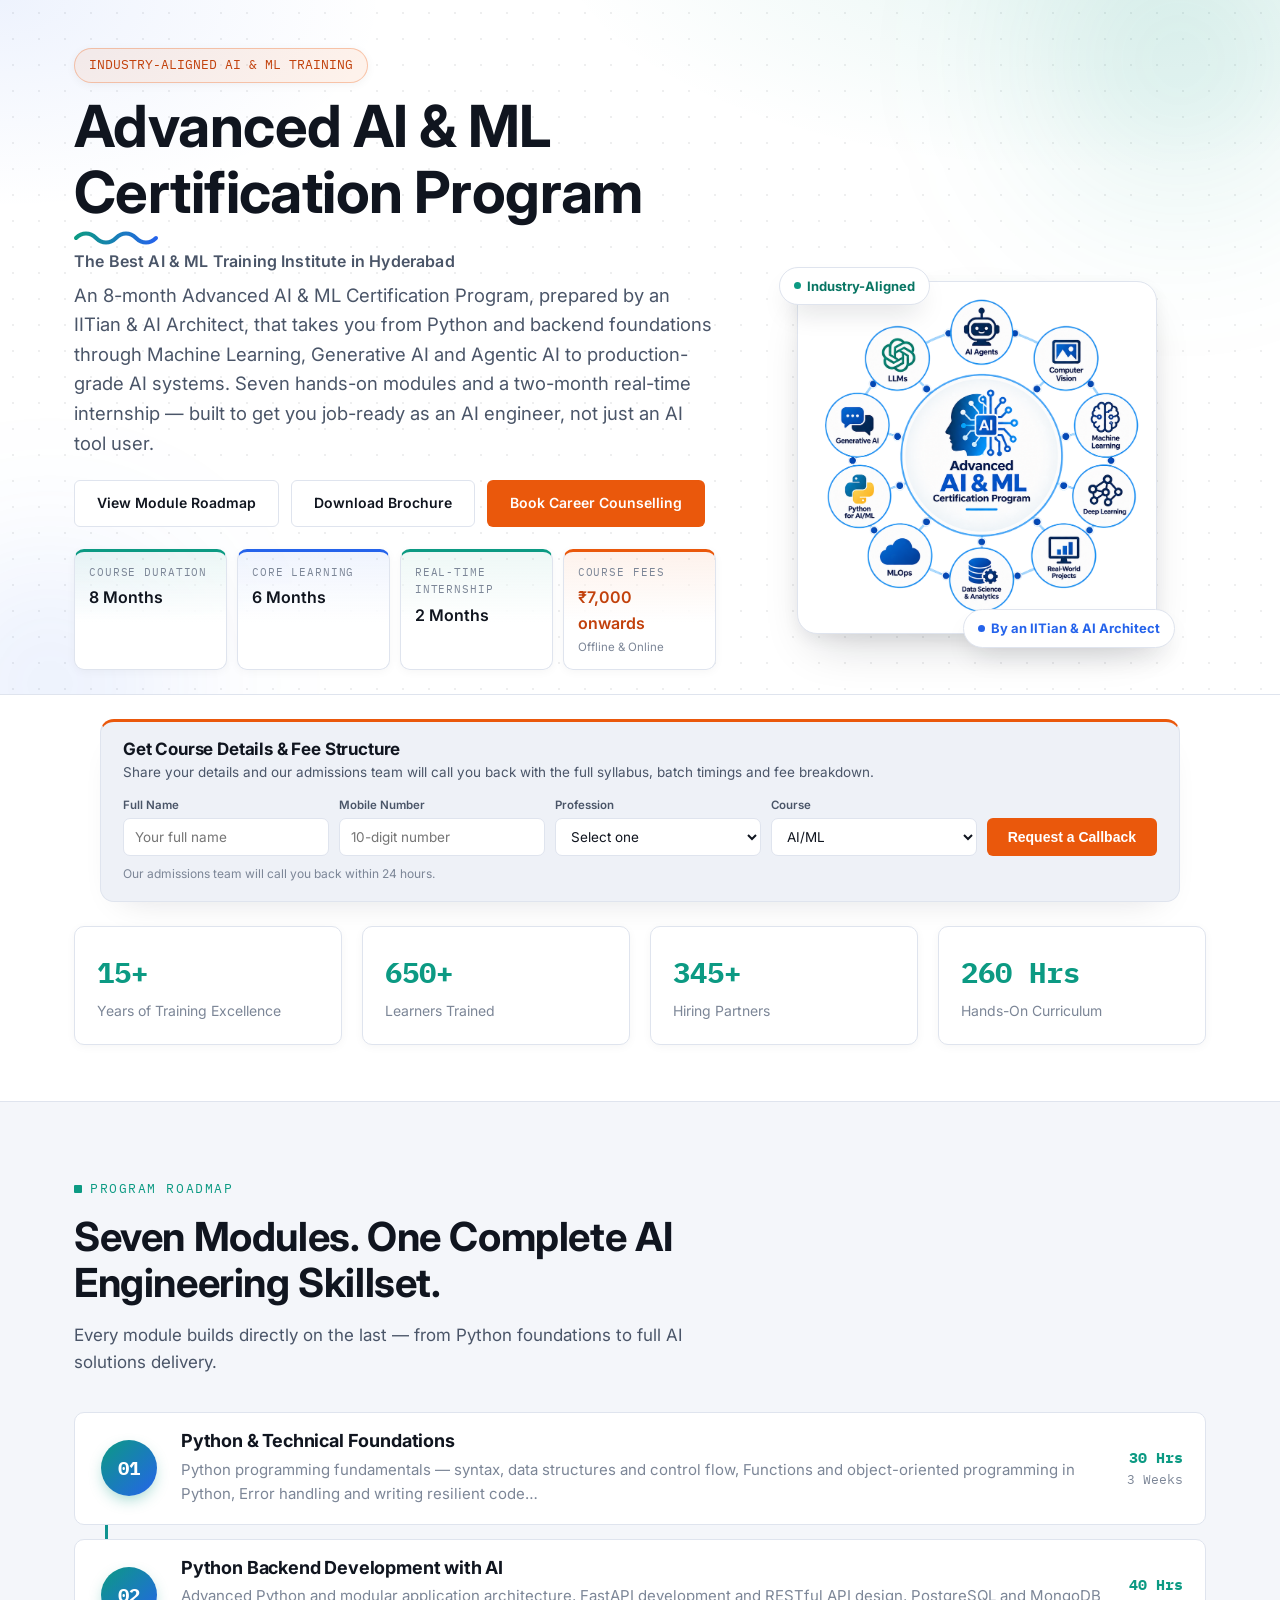
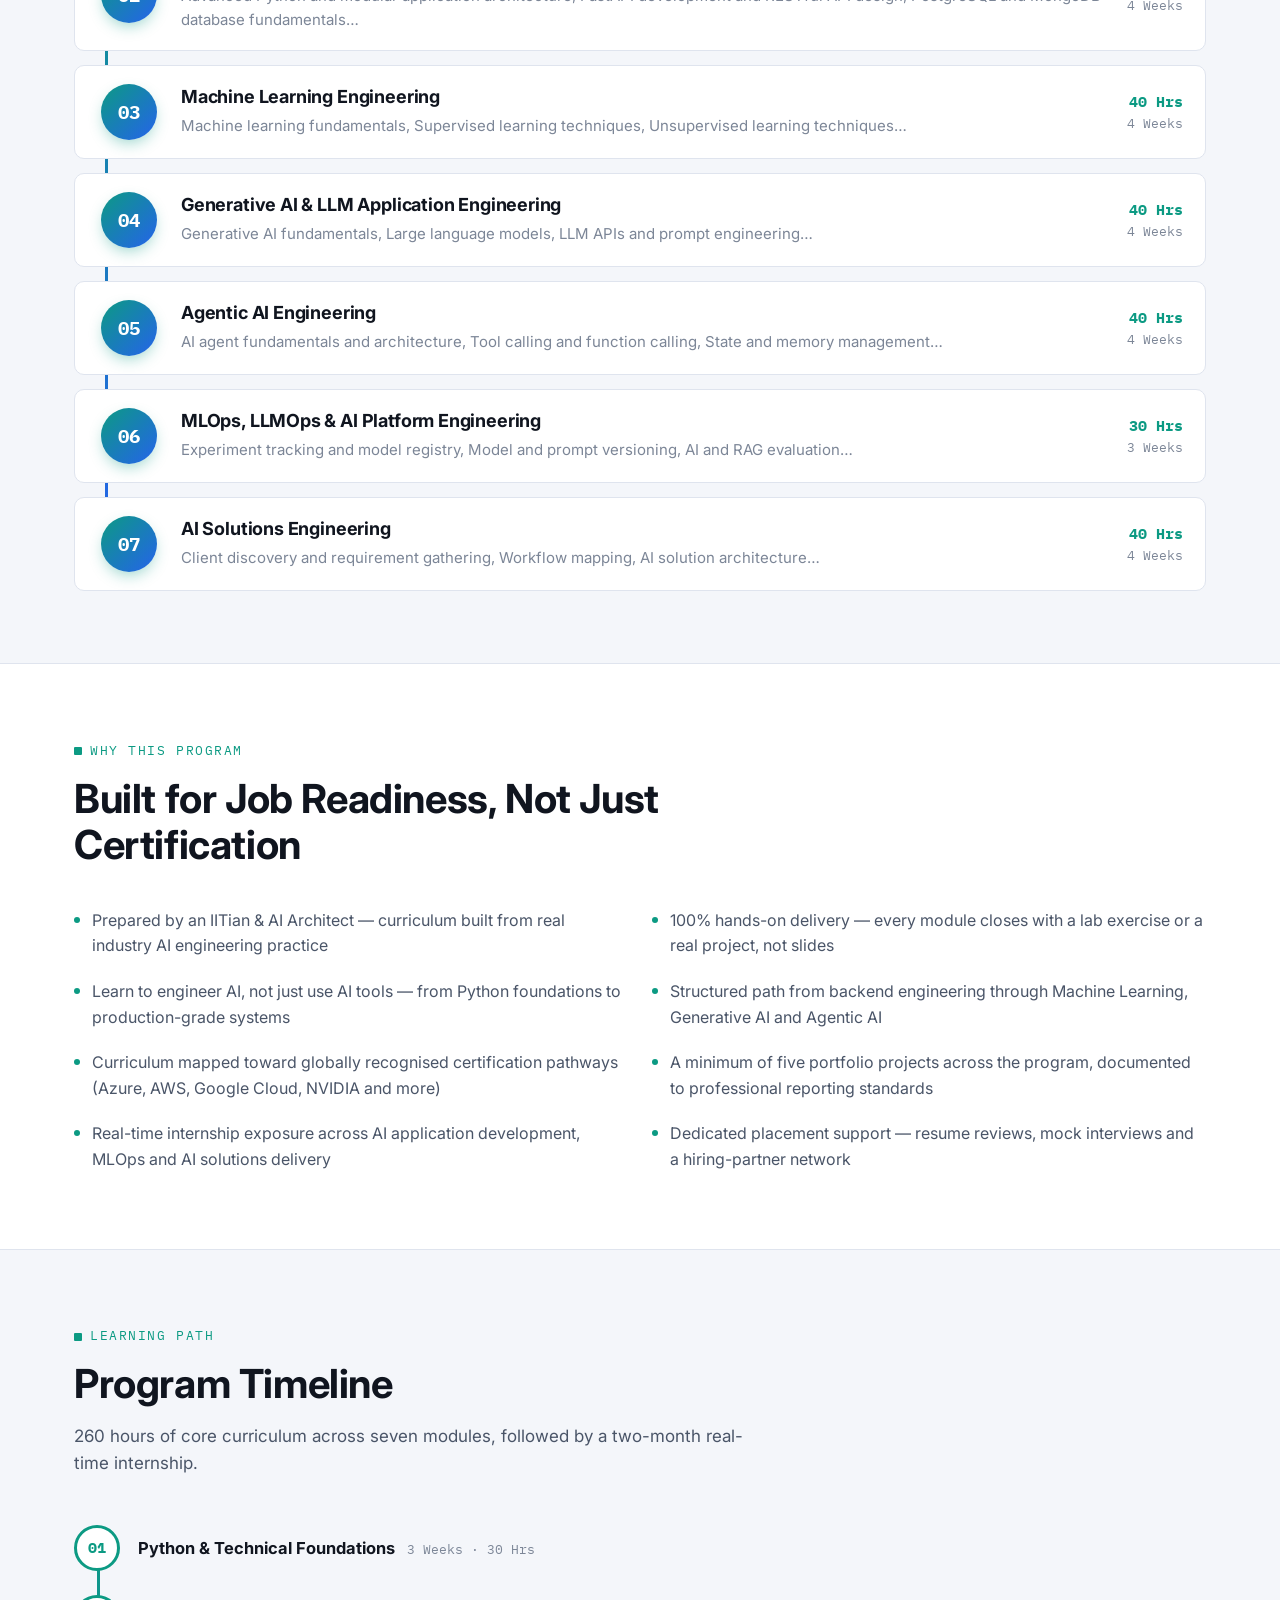
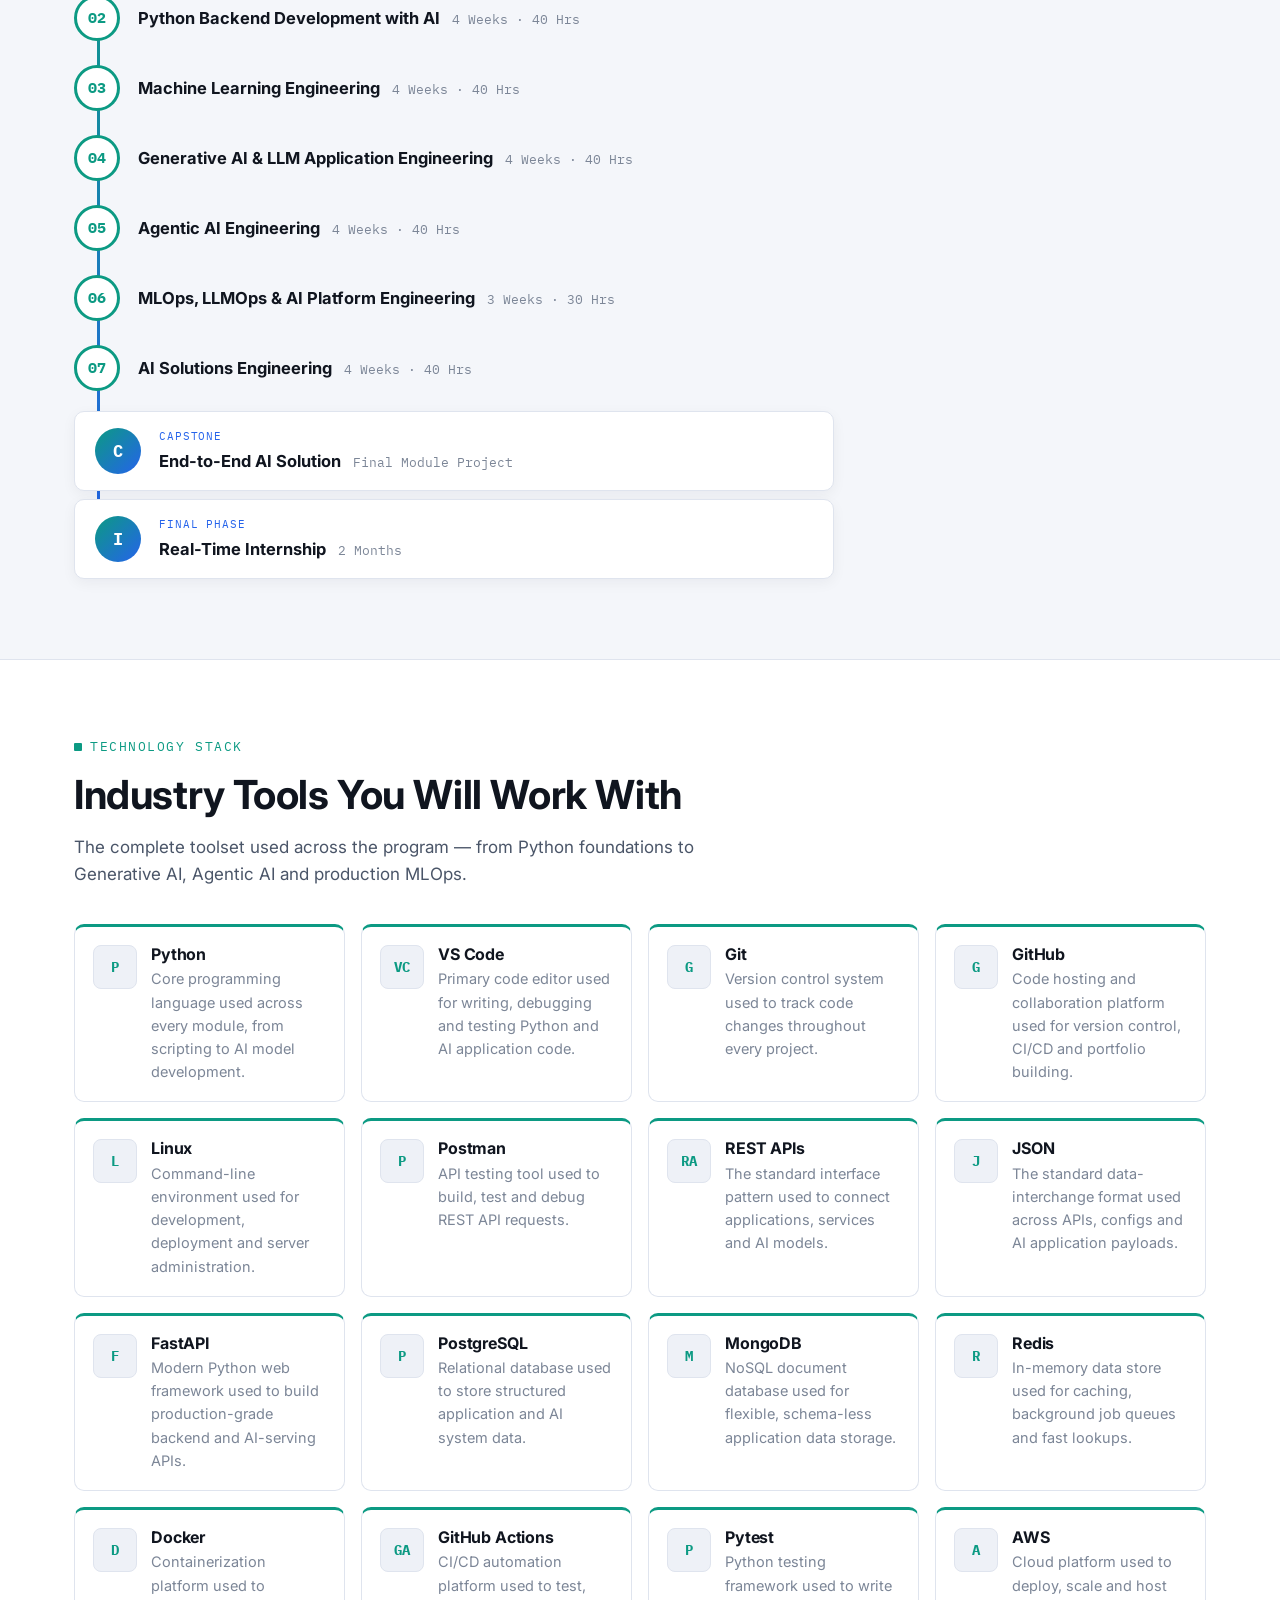
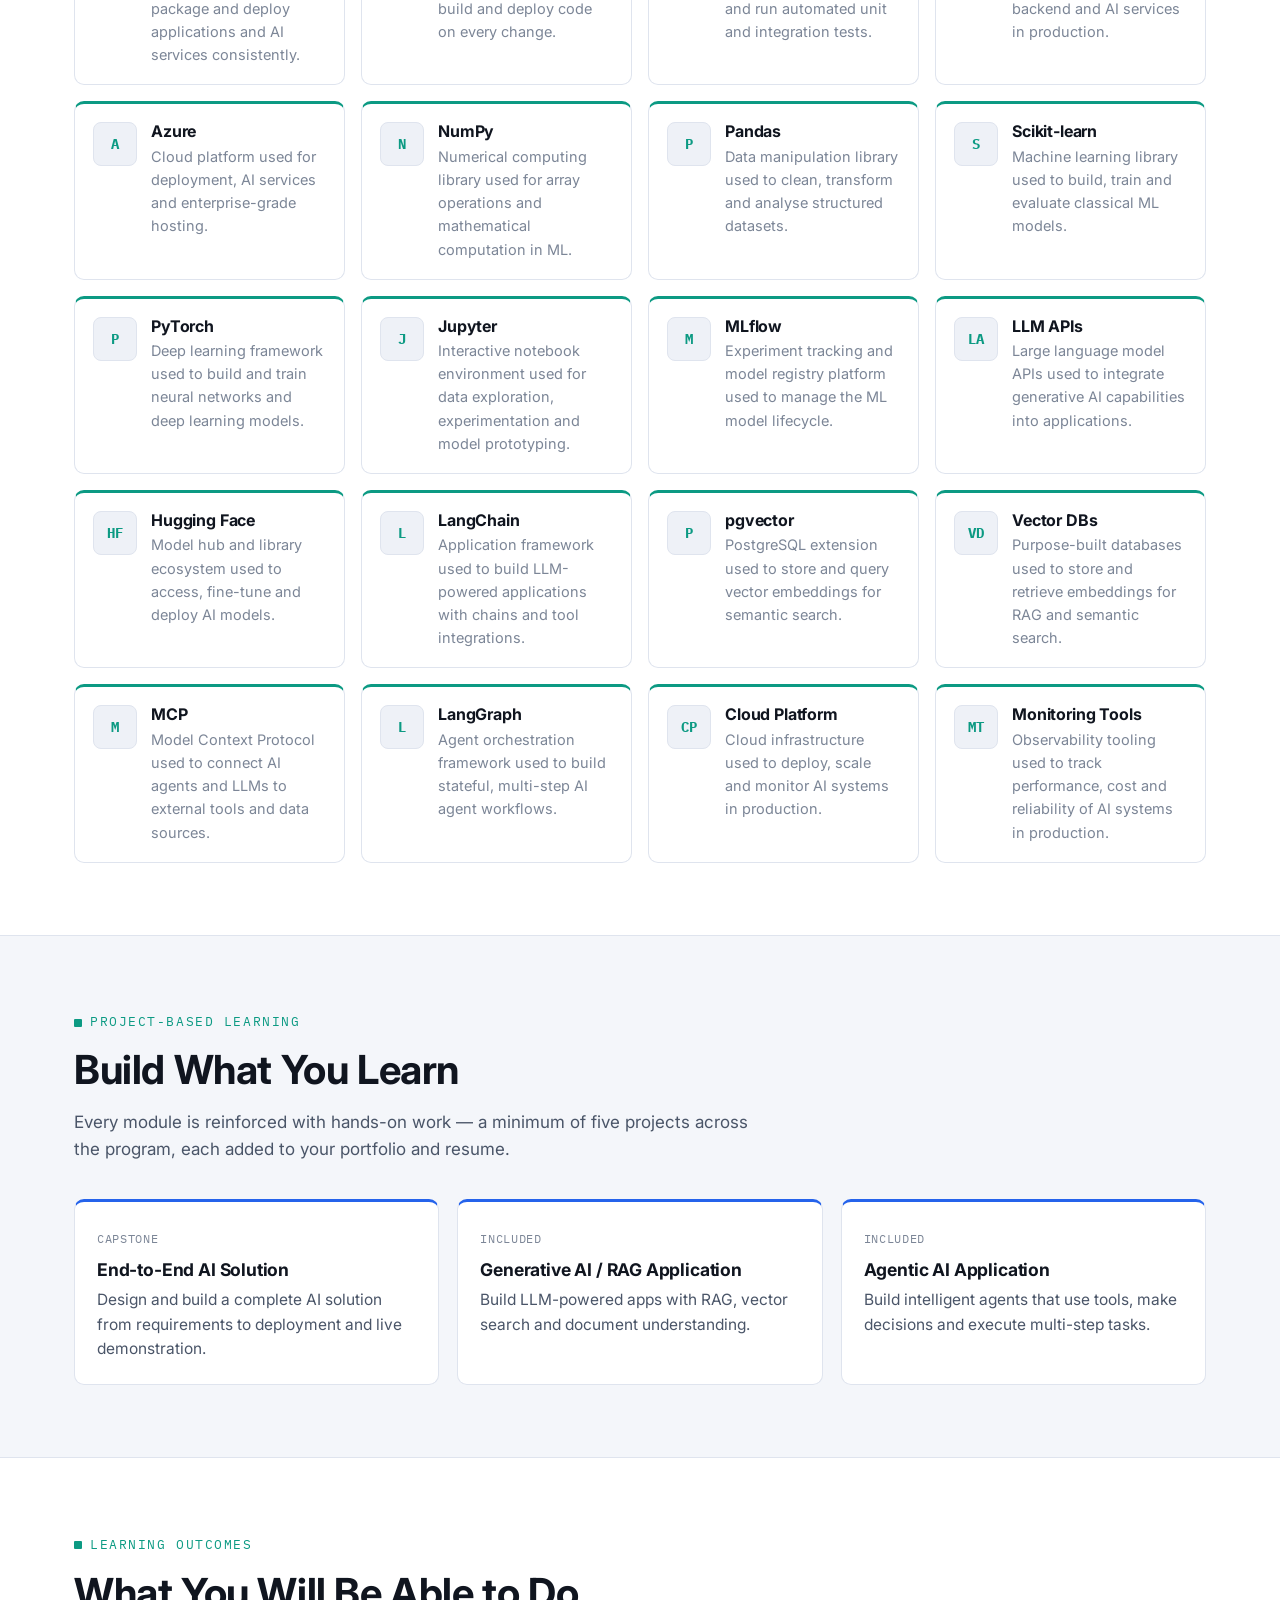
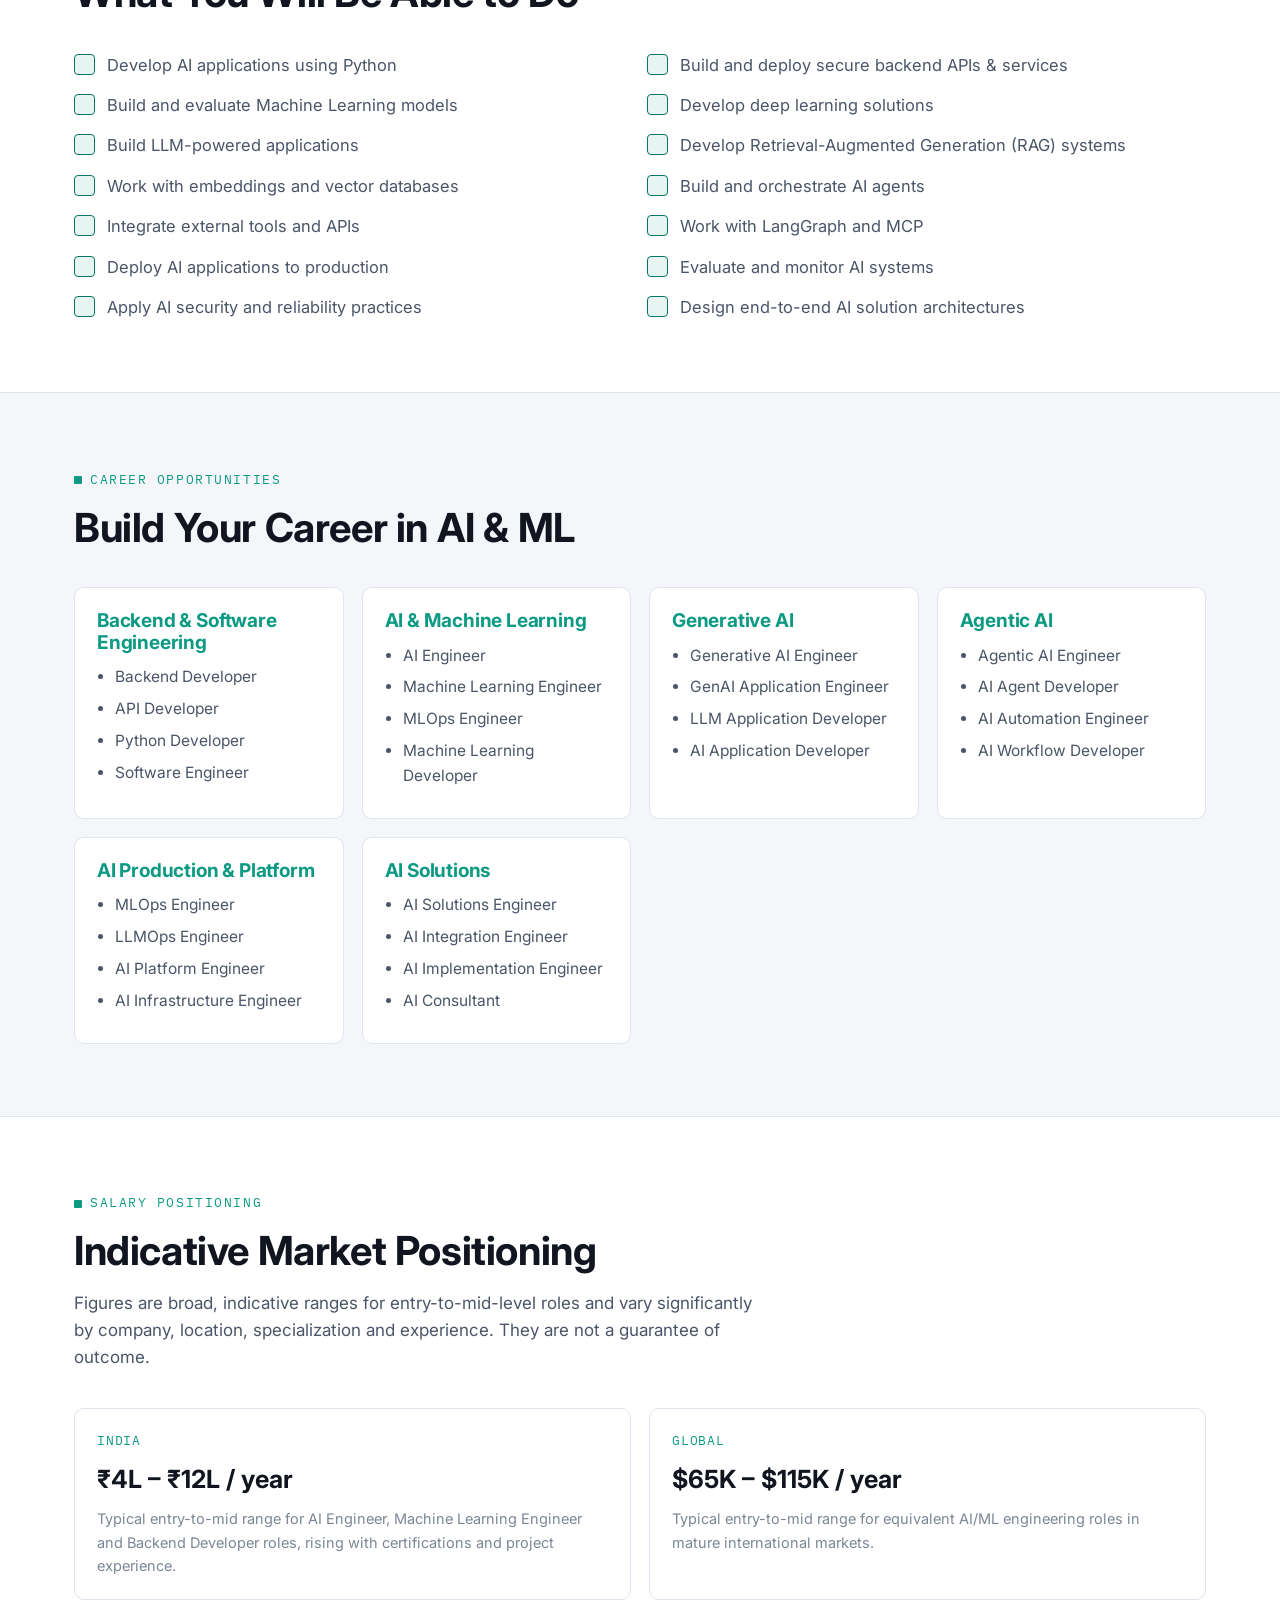
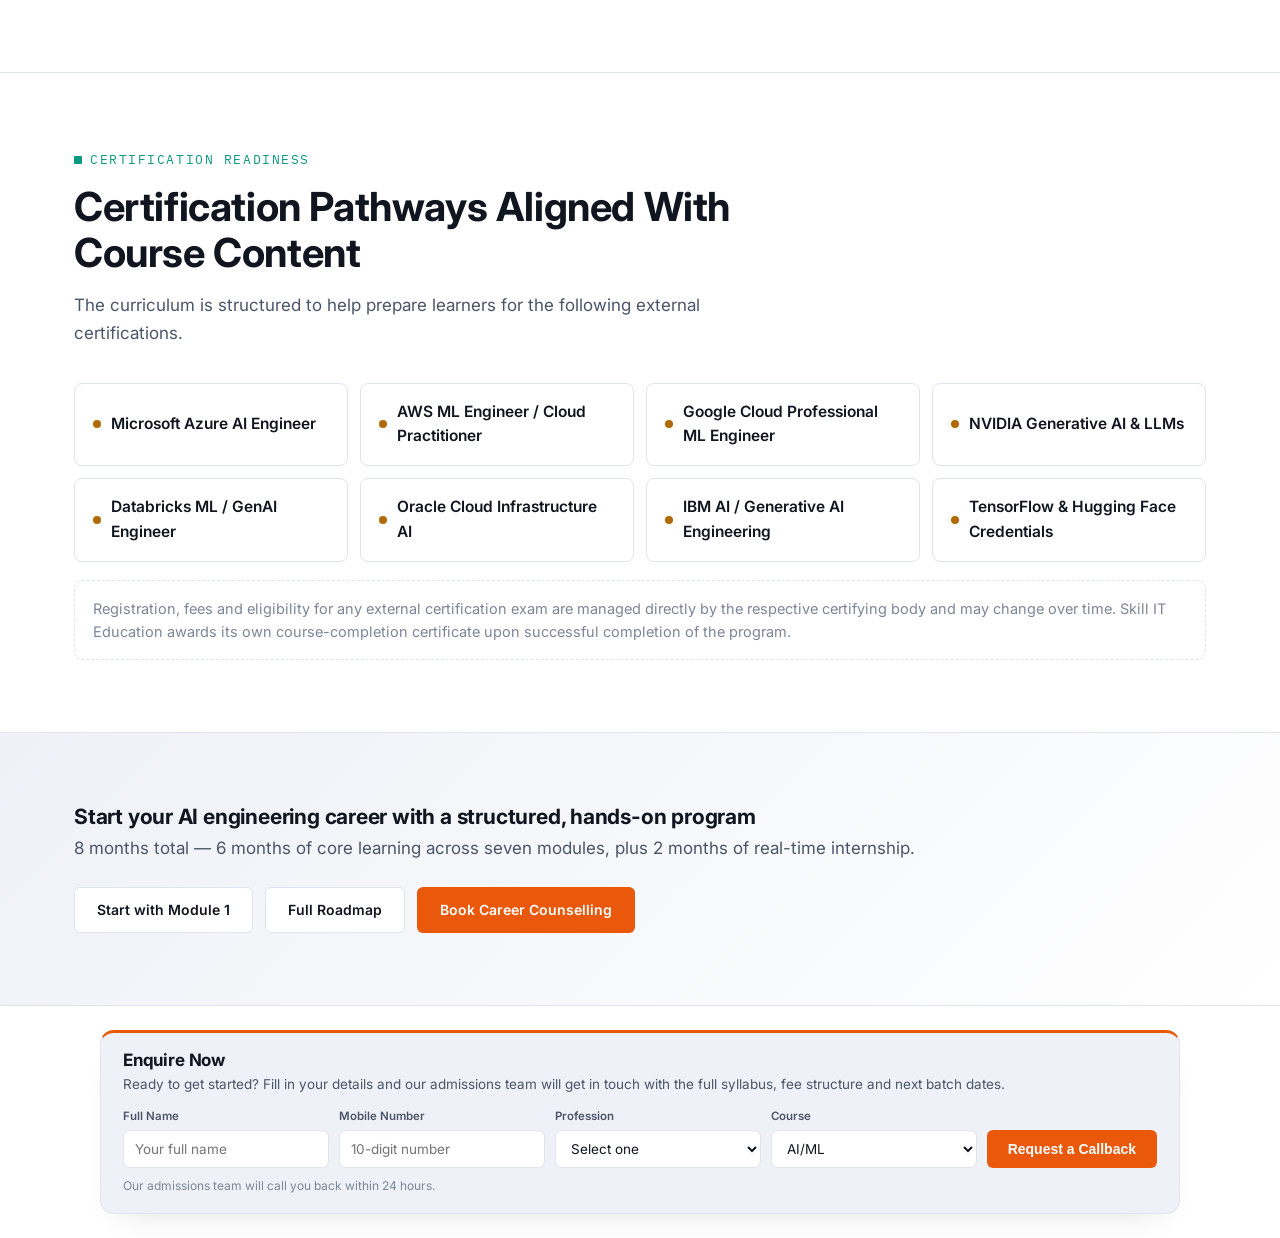
==== index.html @ 658c4b33 "Add Advanced AI & ML Certification Program website Course overview page plus 7 module pages for Skil" ====
<!doctype html>
<html lang="en">
<head>
<meta charset="utf-8">
<meta name="viewport" content="width=device-width, initial-scale=1">
<title>Best AI &amp; ML Training Institute in Hyderabad | Skill IT Education</title>
<meta name="description" content="The Best AI &amp; ML Training Institute in Hyderabad — an 8-month AI Engineering Certification Program: Python, ML, Generative AI, Agentic AI and MLOps.">
<link rel="canonical" href="https://skilliteducation.com/courses/AI-ML/">
<link rel="icon" type="image/png" sizes="32x32" href="assets/img/favicon-32.png">
<link rel="icon" type="image/png" sizes="512x512" href="assets/img/favicon-512.png">
<link rel="apple-touch-icon" sizes="180x180" href="assets/img/apple-touch-icon.png">
<link rel="preconnect" href="https://fonts.googleapis.com"><link rel="preconnect" href="https://fonts.gstatic.com" crossorigin><link href="https://fonts.googleapis.com/css2?family=Inter:wght@400;500;600;700;800&family=IBM+Plex+Mono:wght@500;700&display=swap" rel="stylesheet">
<link rel="stylesheet" href="assets/css/style.css">

<meta property="og:type" content="website">
<meta property="og:site_name" content="Skill It Education">
<meta property="og:title" content="Best AI &amp; ML Training Institute in Hyderabad | Skill IT Education">
<meta property="og:description" content="The Best AI &amp; ML Training Institute in Hyderabad — an 8-month AI Engineering Certification Program: Python, ML, Generative AI, Agentic AI and MLOps.">
<meta property="og:url" content="https://skilliteducation.com/courses/AI-ML/">
<meta property="og:image" content="https://skilliteducation.com/courses/AI-ML/assets/img/ai-ml-program-diagram.png">
<meta name="twitter:card" content="summary_large_image">
<meta name="twitter:title" content="Best AI &amp; ML Training Institute in Hyderabad | Skill IT Education">
<meta name="twitter:description" content="The Best AI &amp; ML Training Institute in Hyderabad — an 8-month AI Engineering Certification Program: Python, ML, Generative AI, Agentic AI and MLOps.">
<meta name="twitter:image" content="https://skilliteducation.com/courses/AI-ML/assets/img/ai-ml-program-diagram.png">
<script type="application/ld+json">{"@context": "https://schema.org", "@graph": [{"@type": "EducationalOrganization", "name": "Skill IT Education", "url": "https://skilliteducation.com", "email": "info@skilliteducation.com", "telephone": "+91 9177715978", "address": {"@type": "PostalAddress", "streetAddress": "LR Towers, No. 3-535, 3rd Floor A Section, 100 Feet Road, Ayappa Society, Madhapur", "addressLocality": "Hyderabad", "addressRegion": "Telangana", "addressCountry": "IN"}, "areaServed": "Hyderabad"}, {"@type": "Course", "name": "Advanced AI & ML Certification Program", "description": "The Best AI & ML Training Institute in Hyderabad \u2014 an 8-month AI Engineering Certification Program: Python, ML, Generative AI, Agentic AI and MLOps.", "url": "https://skilliteducation.com/courses/AI-ML/", "provider": {"@type": "EducationalOrganization", "name": "Skill IT Education", "sameAs": "https://skilliteducation.com"}, "hasPart": [{"@type": "Course", "name": "Module 1 \u2014 Python & Technical Foundations", "url": "https://skilliteducation.com/courses/AI-ML/module-1-python-technical-foundations/"}, {"@type": "Course", "name": "Module 2 \u2014 Python Backend Development with AI", "url": "https://skilliteducation.com/courses/AI-ML/module-2-python-backend-development-with-ai/"}, {"@type": "Course", "name": "Module 3 \u2014 Machine Learning Engineering", "url": "https://skilliteducation.com/courses/AI-ML/module-3-machine-learning-engineering/"}, {"@type": "Course", "name": "Module 4 \u2014 Generative AI & LLM Application Engineering", "url": "https://skilliteducation.com/courses/AI-ML/module-4-generative-ai-llm-application-engineering/"}, {"@type": "Course", "name": "Module 5 \u2014 Agentic AI Engineering", "url": "https://skilliteducation.com/courses/AI-ML/module-5-agentic-ai-engineering/"}, {"@type": "Course", "name": "Module 6 \u2014 MLOps, LLMOps & AI Platform Engineering", "url": "https://skilliteducation.com/courses/AI-ML/module-6-mlops-llmops-ai-platform-engineering/"}, {"@type": "Course", "name": "Module 7 \u2014 AI Solutions Engineering", "url": "https://skilliteducation.com/courses/AI-ML/module-7-ai-solutions-engineering/"}]}]}</script>
</head>
<body>

<main>
  <section class="hero">
    <div class="wrap">
      <div class="duration-chip">INDUSTRY-ALIGNED AI &amp; ML TRAINING</div>
      <h1>Advanced AI &amp; ML<br>Certification Program</h1>
      <svg class="h1-wave" viewBox="0 0 92 16" xmlns="http://www.w3.org/2000/svg" aria-hidden="true">
        <defs>
          <linearGradient id="waveGradient" x1="0" y1="0" x2="1" y2="0">
            <stop offset="0"/>
            <stop offset="1"/>
          </linearGradient>
        </defs>
        <path d="M2 8 C 8 2, 16 2, 22 8 C 28 14, 36 14, 42 8 C 48 2, 56 2, 62 8 C 68 14, 76 14, 82 8"/>
      </svg>
      <h2 class="hero-kicker">The Best AI &amp; ML Training Institute in Hyderabad</h2>
      <div class="hero-grid">
        <div>
          <p class="hero-lede">An 8-month Advanced AI &amp; ML Certification Program, prepared by an IITian &amp; AI Architect, that takes you from Python and backend foundations through Machine Learning, Generative AI and Agentic AI to production-grade AI systems. Seven hands-on modules and a two-month real-time internship — built to get you job-ready as an AI engineer, not just an AI tool user.</p>
          <div class="hero-ctas">
            <a class="btn btn-outline" href="#roadmap">View Module Roadmap</a>
            <a class="btn btn-outline" href="#get-details-form">Download Brochure</a>
            <a class="btn btn-primary" href="#get-details-form">Book Career Counselling</a>
          </div>
          <div class="hero-stats-row">
            <div class="meta-card meta-card-1"><div class="label">Course Duration</div><div class="value">8 Months</div></div>
            <div class="meta-card meta-card-2"><div class="label">Core Learning</div><div class="value">6 Months</div></div>
            <div class="meta-card meta-card-3"><div class="label">Real-Time Internship</div><div class="value">2 Months</div></div>
            <div class="meta-card meta-card-4"><div class="label">Course Fees</div><div class="value">&#8377;7,000 onwards</div><div class="meta-note">Offline &amp; Online</div></div>
          </div>
        </div>
        <div class="hero-meta">
          <div class="hero-visual">
            <div class="hero-visual-glow"></div>
            <div class="hero-mockup-card">
              <img class="hero-diagram" src="assets/img/ai-ml-program-diagram.png" alt="Advanced AI & ML Certification Program skill map — AI Agents, Computer Vision, Machine Learning, Deep Learning, Real-World Projects, Data Science and Analytics, MLOps, Python for AI/ML, Generative AI, LLMs" width="900" height="881" loading="eager">
            </div>
            <div class="floating-badge floating-badge-1"><span class="dot"></span>Industry-Aligned</div>
            <div class="floating-badge floating-badge-2"><span class="dot"></span>By an IITian &amp; AI Architect</div>
          </div>
        </div>
      </div>
    </div>
  </section>

  <section class="lead-form-section" id="get-details-form">
    <div class="wrap">
      <div class="lead-form-card">
      <div class="lead-form-head">
        <h3>Get Course Details &amp; Fee Structure</h3>
        <p>Share your details and our admissions team will call you back with the full syllabus, batch timings and fee breakdown.</p>
      </div>
      <form class="lead-form" data-lead-form novalidate>
        <div class="form-row">
          <div class="form-field">
            <label for="hero-form-name">Full Name</label>
            <input type="text" id="hero-form-name" name="full_name" placeholder="Your full name" required>
          </div>
          <div class="form-field">
            <label for="hero-form-phone">Mobile Number</label>
            <input type="tel" id="hero-form-phone" name="mobile" placeholder="10-digit number" pattern="[0-9]{10}" required>
          </div>
          <div class="form-field">
            <label for="hero-form-profession">Profession</label>
            <select id="hero-form-profession" name="profession" required>
              <option value="" disabled selected>Select one</option>
              <option value="Student">Student</option>
              <option value="Working Professional">Working Professional</option>
            </select>
          </div>
          <div class="form-field">
            <label for="hero-form-course">Course</label>
            <select id="hero-form-course" name="course" required>
            <option value="Cyber Security">Cyber Security</option>
            <option value="SOC (Security Operations Center)">SOC (Security Operations Center)</option>
            <option value="AI/ML" selected>AI/ML</option>
            <option value="Data Science">Data Science</option>
            <option value="Data Analyst">Data Analyst</option>
            </select>
          </div>
          <button type="submit" class="btn btn-primary form-submit">Request a Callback</button>
        </div>
        <div class="form-note">Our admissions team will call you back within 24 hours.</div>
        <div class="form-success" hidden>Thanks — we've received your details. Our admissions team will call you back shortly. <a href="assets/downloads/Skill-IT-Education-AI-ML-Engineering-Brochure.pdf" download>Download the brochure now &rarr;</a></div>
      </form>
    </div>
    </div>
  </section>

  <section class="stat-section">
    <div class="wrap">
      <div class="stat-bar"><div class="stat"><div class="num">15+</div><div class="lbl">Years of Training Excellence</div></div><div class="stat"><div class="num">650+</div><div class="lbl">Learners Trained</div></div><div class="stat"><div class="num">345+</div><div class="lbl">Hiring Partners</div></div><div class="stat"><div class="num">260 Hrs</div><div class="lbl">Hands-On Curriculum</div></div></div>
    </div>
  </section>

  <section id="roadmap" style="background:var(--bg-alt);border-top:1px solid var(--border);border-bottom:1px solid var(--border);">
    <div class="wrap">
      <div class="section-head">
        <span class="eyebrow">Program Roadmap</span>
        <h2>Seven Modules. One Complete AI Engineering Skillset.</h2>
        <p>Every module builds directly on the last — from Python foundations to full AI solutions delivery.</p>
      </div>
      <div class="roadmap"><a class="roadmap-item" href="module-1-python-technical-foundations/">
        <div class="idx">01</div>
        <div>
          <h4>Python &amp; Technical Foundations</h4>
          <p class="topics">Python programming fundamentals — syntax, data structures and control flow, Functions and object-oriented programming in Python, Error handling and writing resilient code…</p>
        </div>
        <div class="duration"><span class="hrs">30 Hrs</span>3 Weeks</div>
      </a><a class="roadmap-item" href="module-2-python-backend-development-with-ai/">
        <div class="idx">02</div>
        <div>
          <h4>Python Backend Development with AI</h4>
          <p class="topics">Advanced Python and modular application architecture, FastAPI development and RESTful API design, PostgreSQL and MongoDB database fundamentals…</p>
        </div>
        <div class="duration"><span class="hrs">40 Hrs</span>4 Weeks</div>
      </a><a class="roadmap-item" href="module-3-machine-learning-engineering/">
        <div class="idx">03</div>
        <div>
          <h4>Machine Learning Engineering</h4>
          <p class="topics">Machine learning fundamentals, Supervised learning techniques, Unsupervised learning techniques…</p>
        </div>
        <div class="duration"><span class="hrs">40 Hrs</span>4 Weeks</div>
      </a><a class="roadmap-item" href="module-4-generative-ai-llm-application-engineering/">
        <div class="idx">04</div>
        <div>
          <h4>Generative AI &amp; LLM Application Engineering</h4>
          <p class="topics">Generative AI fundamentals, Large language models, LLM APIs and prompt engineering…</p>
        </div>
        <div class="duration"><span class="hrs">40 Hrs</span>4 Weeks</div>
      </a><a class="roadmap-item" href="module-5-agentic-ai-engineering/">
        <div class="idx">05</div>
        <div>
          <h4>Agentic AI Engineering</h4>
          <p class="topics">AI agent fundamentals and architecture, Tool calling and function calling, State and memory management…</p>
        </div>
        <div class="duration"><span class="hrs">40 Hrs</span>4 Weeks</div>
      </a><a class="roadmap-item" href="module-6-mlops-llmops-ai-platform-engineering/">
        <div class="idx">06</div>
        <div>
          <h4>MLOps, LLMOps &amp; AI Platform Engineering</h4>
          <p class="topics">Experiment tracking and model registry, Model and prompt versioning, AI and RAG evaluation…</p>
        </div>
        <div class="duration"><span class="hrs">30 Hrs</span>3 Weeks</div>
      </a><a class="roadmap-item" href="module-7-ai-solutions-engineering/">
        <div class="idx">07</div>
        <div>
          <h4>AI Solutions Engineering</h4>
          <p class="topics">Client discovery and requirement gathering, Workflow mapping, AI solution architecture…</p>
        </div>
        <div class="duration"><span class="hrs">40 Hrs</span>4 Weeks</div>
      </a></div>
    </div>
  </section>

  <section id="why">
    <div class="wrap">
      <div class="section-head">
        <span class="eyebrow">Why This Program</span>
        <h2>Built for Job Readiness, Not Just Certification</h2>
      </div>
      <div class="why-grid"><div class="why-item"><span class="dot"></span><p>Prepared by an IITian &amp; AI Architect — curriculum built from real industry AI engineering practice</p></div><div class="why-item"><span class="dot"></span><p>100% hands-on delivery — every module closes with a lab exercise or a real project, not slides</p></div><div class="why-item"><span class="dot"></span><p>Learn to engineer AI, not just use AI tools — from Python foundations to production-grade systems</p></div><div class="why-item"><span class="dot"></span><p>Structured path from backend engineering through Machine Learning, Generative AI and Agentic AI</p></div><div class="why-item"><span class="dot"></span><p>Curriculum mapped toward globally recognised certification pathways (Azure, AWS, Google Cloud, NVIDIA and more)</p></div><div class="why-item"><span class="dot"></span><p>A minimum of five portfolio projects across the program, documented to professional reporting standards</p></div><div class="why-item"><span class="dot"></span><p>Real-time internship exposure across AI application development, MLOps and AI solutions delivery</p></div><div class="why-item"><span class="dot"></span><p>Dedicated placement support — resume reviews, mock interviews and a hiring-partner network</p></div></div>
    </div>
  </section>

  <section id="timeline" style="background:var(--bg-alt);border-top:1px solid var(--border);border-bottom:1px solid var(--border);">
    <div class="wrap">
      <div class="section-head">
        <span class="eyebrow">Learning Path</span>
        <h2>Program Timeline</h2>
        <p>260 hours of core curriculum across seven modules, followed by a two-month real-time internship.</p>
      </div>
      <div class="journey"><div class="journey-item">
        <div class="journey-node">01</div>
        <div class="journey-body">
          <h5>Python &amp; Technical Foundations</h5>
          <span class="journey-dur">3 Weeks &middot; 30 Hrs</span>
        </div>
      </div><div class="journey-item">
        <div class="journey-node">02</div>
        <div class="journey-body">
          <h5>Python Backend Development with AI</h5>
          <span class="journey-dur">4 Weeks &middot; 40 Hrs</span>
        </div>
      </div><div class="journey-item">
        <div class="journey-node">03</div>
        <div class="journey-body">
          <h5>Machine Learning Engineering</h5>
          <span class="journey-dur">4 Weeks &middot; 40 Hrs</span>
        </div>
      </div><div class="journey-item">
        <div class="journey-node">04</div>
        <div class="journey-body">
          <h5>Generative AI &amp; LLM Application Engineering</h5>
          <span class="journey-dur">4 Weeks &middot; 40 Hrs</span>
        </div>
      </div><div class="journey-item">
        <div class="journey-node">05</div>
        <div class="journey-body">
          <h5>Agentic AI Engineering</h5>
          <span class="journey-dur">4 Weeks &middot; 40 Hrs</span>
        </div>
      </div><div class="journey-item">
        <div class="journey-node">06</div>
        <div class="journey-body">
          <h5>MLOps, LLMOps &amp; AI Platform Engineering</h5>
          <span class="journey-dur">3 Weeks &middot; 30 Hrs</span>
        </div>
      </div><div class="journey-item">
        <div class="journey-node">07</div>
        <div class="journey-body">
          <h5>AI Solutions Engineering</h5>
          <span class="journey-dur">4 Weeks &middot; 40 Hrs</span>
        </div>
      </div><div class="journey-item phase">
        <div class="journey-node">C</div>
        <div class="journey-body">
          <span class="journey-tag">Capstone</span>
          <h5>End-to-End AI Solution</h5>
          <span class="journey-dur">Final Module Project</span>
        </div>
      </div>
      <div class="journey-item phase">
        <div class="journey-node">I</div>
        <div class="journey-body">
          <span class="journey-tag">Final Phase</span>
          <h5>Real-Time Internship</h5>
          <span class="journey-dur">2 Months</span>
        </div>
      </div></div>
    </div>
  </section>

  <section id="tools">
    <div class="wrap">
      <div class="section-head">
        <span class="eyebrow">Technology Stack</span>
        <h2>Industry Tools You Will Work With</h2>
        <p>The complete toolset used across the program — from Python foundations to Generative AI, Agentic AI and production MLOps.</p>
      </div>
      <div class="tool-grid">
      <div class="tool-card">
        <div class="tool-logo" role="img" aria-label="LOGO: Python" title="[LOGO: Python]">P</div>
        <div><h4>Python</h4><p>Core programming language used across every module, from scripting to AI model development.</p></div>
      </div>
      <div class="tool-card">
        <div class="tool-logo" role="img" aria-label="LOGO: VS Code" title="[LOGO: VS Code]">VC</div>
        <div><h4>VS Code</h4><p>Primary code editor used for writing, debugging and testing Python and AI application code.</p></div>
      </div>
      <div class="tool-card">
        <div class="tool-logo" role="img" aria-label="LOGO: Git" title="[LOGO: Git]">G</div>
        <div><h4>Git</h4><p>Version control system used to track code changes throughout every project.</p></div>
      </div>
      <div class="tool-card">
        <div class="tool-logo" role="img" aria-label="LOGO: GitHub" title="[LOGO: GitHub]">G</div>
        <div><h4>GitHub</h4><p>Code hosting and collaboration platform used for version control, CI/CD and portfolio building.</p></div>
      </div>
      <div class="tool-card">
        <div class="tool-logo" role="img" aria-label="LOGO: Linux" title="[LOGO: Linux]">L</div>
        <div><h4>Linux</h4><p>Command-line environment used for development, deployment and server administration.</p></div>
      </div>
      <div class="tool-card">
        <div class="tool-logo" role="img" aria-label="LOGO: Postman" title="[LOGO: Postman]">P</div>
        <div><h4>Postman</h4><p>API testing tool used to build, test and debug REST API requests.</p></div>
      </div>
      <div class="tool-card">
        <div class="tool-logo" role="img" aria-label="LOGO: REST APIs" title="[LOGO: REST APIs]">RA</div>
        <div><h4>REST APIs</h4><p>The standard interface pattern used to connect applications, services and AI models.</p></div>
      </div>
      <div class="tool-card">
        <div class="tool-logo" role="img" aria-label="LOGO: JSON" title="[LOGO: JSON]">J</div>
        <div><h4>JSON</h4><p>The standard data-interchange format used across APIs, configs and AI application payloads.</p></div>
      </div>
      <div class="tool-card">
        <div class="tool-logo" role="img" aria-label="LOGO: FastAPI" title="[LOGO: FastAPI]">F</div>
        <div><h4>FastAPI</h4><p>Modern Python web framework used to build production-grade backend and AI-serving APIs.</p></div>
      </div>
      <div class="tool-card">
        <div class="tool-logo" role="img" aria-label="LOGO: PostgreSQL" title="[LOGO: PostgreSQL]">P</div>
        <div><h4>PostgreSQL</h4><p>Relational database used to store structured application and AI system data.</p></div>
      </div>
      <div class="tool-card">
        <div class="tool-logo" role="img" aria-label="LOGO: MongoDB" title="[LOGO: MongoDB]">M</div>
        <div><h4>MongoDB</h4><p>NoSQL document database used for flexible, schema-less application data storage.</p></div>
      </div>
      <div class="tool-card">
        <div class="tool-logo" role="img" aria-label="LOGO: Redis" title="[LOGO: Redis]">R</div>
        <div><h4>Redis</h4><p>In-memory data store used for caching, background job queues and fast lookups.</p></div>
      </div>
      <div class="tool-card">
        <div class="tool-logo" role="img" aria-label="LOGO: Docker" title="[LOGO: Docker]">D</div>
        <div><h4>Docker</h4><p>Containerization platform used to package and deploy applications and AI services consistently.</p></div>
      </div>
      <div class="tool-card">
        <div class="tool-logo" role="img" aria-label="LOGO: GitHub Actions" title="[LOGO: GitHub Actions]">GA</div>
        <div><h4>GitHub Actions</h4><p>CI/CD automation platform used to test, build and deploy code on every change.</p></div>
      </div>
      <div class="tool-card">
        <div class="tool-logo" role="img" aria-label="LOGO: Pytest" title="[LOGO: Pytest]">P</div>
        <div><h4>Pytest</h4><p>Python testing framework used to write and run automated unit and integration tests.</p></div>
      </div>
      <div class="tool-card">
        <div class="tool-logo" role="img" aria-label="LOGO: AWS" title="[LOGO: AWS]">A</div>
        <div><h4>AWS</h4><p>Cloud platform used to deploy, scale and host backend and AI services in production.</p></div>
      </div>
      <div class="tool-card">
        <div class="tool-logo" role="img" aria-label="LOGO: Azure" title="[LOGO: Azure]">A</div>
        <div><h4>Azure</h4><p>Cloud platform used for deployment, AI services and enterprise-grade hosting.</p></div>
      </div>
      <div class="tool-card">
        <div class="tool-logo" role="img" aria-label="LOGO: NumPy" title="[LOGO: NumPy]">N</div>
        <div><h4>NumPy</h4><p>Numerical computing library used for array operations and mathematical computation in ML.</p></div>
      </div>
      <div class="tool-card">
        <div class="tool-logo" role="img" aria-label="LOGO: Pandas" title="[LOGO: Pandas]">P</div>
        <div><h4>Pandas</h4><p>Data manipulation library used to clean, transform and analyse structured datasets.</p></div>
      </div>
      <div class="tool-card">
        <div class="tool-logo" role="img" aria-label="LOGO: Scikit-learn" title="[LOGO: Scikit-learn]">S</div>
        <div><h4>Scikit-learn</h4><p>Machine learning library used to build, train and evaluate classical ML models.</p></div>
      </div>
      <div class="tool-card">
        <div class="tool-logo" role="img" aria-label="LOGO: PyTorch" title="[LOGO: PyTorch]">P</div>
        <div><h4>PyTorch</h4><p>Deep learning framework used to build and train neural networks and deep learning models.</p></div>
      </div>
      <div class="tool-card">
        <div class="tool-logo" role="img" aria-label="LOGO: Jupyter" title="[LOGO: Jupyter]">J</div>
        <div><h4>Jupyter</h4><p>Interactive notebook environment used for data exploration, experimentation and model prototyping.</p></div>
      </div>
      <div class="tool-card">
        <div class="tool-logo" role="img" aria-label="LOGO: MLflow" title="[LOGO: MLflow]">M</div>
        <div><h4>MLflow</h4><p>Experiment tracking and model registry platform used to manage the ML model lifecycle.</p></div>
      </div>
      <div class="tool-card">
        <div class="tool-logo" role="img" aria-label="LOGO: LLM APIs" title="[LOGO: LLM APIs]">LA</div>
        <div><h4>LLM APIs</h4><p>Large language model APIs used to integrate generative AI capabilities into applications.</p></div>
      </div>
      <div class="tool-card">
        <div class="tool-logo" role="img" aria-label="LOGO: Hugging Face" title="[LOGO: Hugging Face]">HF</div>
        <div><h4>Hugging Face</h4><p>Model hub and library ecosystem used to access, fine-tune and deploy AI models.</p></div>
      </div>
      <div class="tool-card">
        <div class="tool-logo" role="img" aria-label="LOGO: LangChain" title="[LOGO: LangChain]">L</div>
        <div><h4>LangChain</h4><p>Application framework used to build LLM-powered applications with chains and tool integrations.</p></div>
      </div>
      <div class="tool-card">
        <div class="tool-logo" role="img" aria-label="LOGO: pgvector" title="[LOGO: pgvector]">P</div>
        <div><h4>pgvector</h4><p>PostgreSQL extension used to store and query vector embeddings for semantic search.</p></div>
      </div>
      <div class="tool-card">
        <div class="tool-logo" role="img" aria-label="LOGO: Vector DBs" title="[LOGO: Vector DBs]">VD</div>
        <div><h4>Vector DBs</h4><p>Purpose-built databases used to store and retrieve embeddings for RAG and semantic search.</p></div>
      </div>
      <div class="tool-card">
        <div class="tool-logo" role="img" aria-label="LOGO: MCP" title="[LOGO: MCP]">M</div>
        <div><h4>MCP</h4><p>Model Context Protocol used to connect AI agents and LLMs to external tools and data sources.</p></div>
      </div>
      <div class="tool-card">
        <div class="tool-logo" role="img" aria-label="LOGO: LangGraph" title="[LOGO: LangGraph]">L</div>
        <div><h4>LangGraph</h4><p>Agent orchestration framework used to build stateful, multi-step AI agent workflows.</p></div>
      </div>
      <div class="tool-card">
        <div class="tool-logo" role="img" aria-label="LOGO: Cloud Platform" title="[LOGO: Cloud Platform]">CP</div>
        <div><h4>Cloud Platform</h4><p>Cloud infrastructure used to deploy, scale and monitor AI systems in production.</p></div>
      </div>
      <div class="tool-card">
        <div class="tool-logo" role="img" aria-label="LOGO: Monitoring Tools" title="[LOGO: Monitoring Tools]">MT</div>
        <div><h4>Monitoring Tools</h4><p>Observability tooling used to track performance, cost and reliability of AI systems in production.</p></div>
      </div>
      </div>
    </div>
  </section>

  <section id="projects" style="background:var(--bg-alt);border-top:1px solid var(--border);border-bottom:1px solid var(--border);">
    <div class="wrap">
      <div class="section-head">
        <span class="eyebrow">Project-Based Learning</span>
        <h2>Build What You Learn</h2>
        <p>Every module is reinforced with hands-on work — a minimum of five projects across the program, each added to your portfolio and resume.</p>
      </div>
      <div class="project-grid">
        <div class="project-card"><span class="tag">Capstone</span><h4>End-to-End AI Solution</h4><p>Design and build a complete AI solution from requirements to deployment and live demonstration.</p></div>
        <div class="project-card"><span class="tag">Included</span><h4>Generative AI / RAG Application</h4><p>Build LLM-powered apps with RAG, vector search and document understanding.</p></div>
        <div class="project-card"><span class="tag">Included</span><h4>Agentic AI Application</h4><p>Build intelligent agents that use tools, make decisions and execute multi-step tasks.</p></div>
      </div>
    </div>
  </section>

  <section id="outcomes">
    <div class="wrap">
      <div class="section-head">
        <span class="eyebrow">Learning Outcomes</span>
        <h2>What You Will Be Able to Do</h2>
      </div>
      <ul class="check-list grid-2">
        <li>Develop AI applications using Python</li>
        <li>Build and deploy secure backend APIs &amp; services</li>
        <li>Build and evaluate Machine Learning models</li>
        <li>Develop deep learning solutions</li>
        <li>Build LLM-powered applications</li>
        <li>Develop Retrieval-Augmented Generation (RAG) systems</li>
        <li>Work with embeddings and vector databases</li>
        <li>Build and orchestrate AI agents</li>
        <li>Integrate external tools and APIs</li>
        <li>Work with LangGraph and MCP</li>
        <li>Deploy AI applications to production</li>
        <li>Evaluate and monitor AI systems</li>
        <li>Apply AI security and reliability practices</li>
        <li>Design end-to-end AI solution architectures</li>
      </ul>
    </div>
  </section>

  <section id="careers" style="background:var(--bg-alt);border-top:1px solid var(--border);border-bottom:1px solid var(--border);">
    <div class="wrap">
      <div class="section-head">
        <span class="eyebrow">Career Opportunities</span>
        <h2>Build Your Career in AI &amp; ML</h2>
      </div>
      <div class="track-grid"><div class="track-card"><h4>Backend &amp; Software Engineering</h4><ul><li>Backend Developer</li><li>API Developer</li><li>Python Developer</li><li>Software Engineer</li></ul></div><div class="track-card"><h4>AI &amp; Machine Learning</h4><ul><li>AI Engineer</li><li>Machine Learning Engineer</li><li>MLOps Engineer</li><li>Machine Learning Developer</li></ul></div><div class="track-card"><h4>Generative AI</h4><ul><li>Generative AI Engineer</li><li>GenAI Application Engineer</li><li>LLM Application Developer</li><li>AI Application Developer</li></ul></div><div class="track-card"><h4>Agentic AI</h4><ul><li>Agentic AI Engineer</li><li>AI Agent Developer</li><li>AI Automation Engineer</li><li>AI Workflow Developer</li></ul></div><div class="track-card"><h4>AI Production &amp; Platform</h4><ul><li>MLOps Engineer</li><li>LLMOps Engineer</li><li>AI Platform Engineer</li><li>AI Infrastructure Engineer</li></ul></div><div class="track-card"><h4>AI Solutions</h4><ul><li>AI Solutions Engineer</li><li>AI Integration Engineer</li><li>AI Implementation Engineer</li><li>AI Consultant</li></ul></div></div>
    </div>
  </section>

  <section id="salary">
    <div class="wrap">
      <div class="section-head">
        <span class="eyebrow">Salary Positioning</span>
        <h2>Indicative Market Positioning</h2>
        <p>Figures are broad, indicative ranges for entry-to-mid-level roles and vary significantly by company, location, specialization and experience. They are not a guarantee of outcome.</p>
      </div>
      <div class="salary-grid">
        <div class="salary-card">
          <div class="region">India</div>
          <div class="range">₹4L – ₹12L / year</div>
          <p>Typical entry-to-mid range for AI Engineer, Machine Learning Engineer and Backend Developer roles, rising with certifications and project experience.</p>
        </div>
        <div class="salary-card">
          <div class="region">Global</div>
          <div class="range">$65K – $115K / year</div>
          <p>Typical entry-to-mid range for equivalent AI/ML engineering roles in mature international markets.</p>
        </div>
      </div>
    </div>
  </section>

  <section id="certifications" style="border-top:1px solid var(--border);">
    <div class="wrap">
      <div class="section-head">
        <span class="eyebrow">Certification Readiness</span>
        <h2>Certification Pathways Aligned With Course Content</h2>
        <p>The curriculum is structured to help prepare learners for the following external certifications.</p>
      </div>
      <div class="cert-grid"><div class="cert-item">Microsoft Azure AI Engineer</div><div class="cert-item">AWS ML Engineer / Cloud Practitioner</div><div class="cert-item">Google Cloud Professional ML Engineer</div><div class="cert-item">NVIDIA Generative AI &amp; LLMs</div><div class="cert-item">Databricks ML / GenAI Engineer</div><div class="cert-item">Oracle Cloud Infrastructure AI</div><div class="cert-item">IBM AI / Generative AI Engineering</div><div class="cert-item">TensorFlow &amp; Hugging Face Credentials</div></div>
      <div class="cert-note">Registration, fees and eligibility for any external certification exam are managed directly by the respective certifying body and may change over time. Skill IT Education awards its own course-completion certificate upon successful completion of the program.</div>
    </div>
  </section>

  <section class="cta-banner">
    <div class="wrap">
      <div>
        <h3>Start your AI engineering career with a structured, hands-on program</h3>
        <p>8 months total — 6 months of core learning across seven modules, plus 2 months of real-time internship.</p>
      </div>
      <div class="hero-ctas" style="margin:0;">
        <a class="btn btn-outline" href="module-1-python-technical-foundations/">Start with Module 1</a>
        <a class="btn btn-outline" href="#roadmap">Full Roadmap</a>
        <a class="btn btn-primary" href="tel:+919177715978">Book Career Counselling</a>
      </div>
    </div>
  </section>

  <section class="lead-form-section" id="enquire">
    <div class="wrap">
      <div class="lead-form-card">
      <div class="lead-form-head">
        <h3>Enquire Now</h3>
        <p>Ready to get started? Fill in your details and our admissions team will get in touch with the full syllabus, fee structure and next batch dates.</p>
      </div>
      <form class="lead-form" data-lead-form novalidate>
        <div class="form-row">
          <div class="form-field">
            <label for="footer-form-name">Full Name</label>
            <input type="text" id="footer-form-name" name="full_name" placeholder="Your full name" required>
          </div>
          <div class="form-field">
            <label for="footer-form-phone">Mobile Number</label>
            <input type="tel" id="footer-form-phone" name="mobile" placeholder="10-digit number" pattern="[0-9]{10}" required>
          </div>
          <div class="form-field">
            <label for="footer-form-profession">Profession</label>
            <select id="footer-form-profession" name="profession" required>
              <option value="" disabled selected>Select one</option>
              <option value="Student">Student</option>
              <option value="Working Professional">Working Professional</option>
            </select>
          </div>
          <div class="form-field">
            <label for="footer-form-course">Course</label>
            <select id="footer-form-course" name="course" required>
            <option value="Cyber Security">Cyber Security</option>
            <option value="SOC (Security Operations Center)">SOC (Security Operations Center)</option>
            <option value="AI/ML" selected>AI/ML</option>
            <option value="Data Science">Data Science</option>
            <option value="Data Analyst">Data Analyst</option>
            </select>
          </div>
          <button type="submit" class="btn btn-primary form-submit">Request a Callback</button>
        </div>
        <div class="form-note">Our admissions team will call you back within 24 hours.</div>
        <div class="form-success" hidden>Thanks — we've received your details. Our admissions team will call you back shortly. <a href="assets/downloads/Skill-IT-Education-AI-ML-Engineering-Brochure.pdf" download>Download the brochure now &rarr;</a></div>
      </form>
    </div>
    </div>
  </section>
</main>
<script>
document.querySelectorAll('[data-lead-form]').forEach(function(form){
  form.addEventListener('submit', function(e){
    e.preventDefault();
    form.querySelectorAll('.form-row, .form-note').forEach(function(el){ el.hidden = true; });
    form.querySelector('.form-success').hidden = false;
  });
});
</script>
</body>
</html>
---- assets/css/style.css ----
/* Skill IT Education — Cybersecurity Program — site stylesheet */

:root{
  --bg: #ffffff;
  --bg-alt: #f4f6fa;
  --surface: #ffffff;
  --surface-2: #eef1f7;
  --border: #dfe4ee;
  --text: #10151f;
  --text-dim: #4a5568;
  --text-faint: #7c8697;
  --accent: #0c9a83;
  --accent-dim: #087563;
  --accent-2: #2563eb;
  --warn: #b06a08;
  --danger: #c0392b;
  --cta: #ea580c;
  --cta-dark: #c2410c;
  --dot: rgba(16,21,31,.07);
  --radius: 10px;
  --maxw: 1180px;
  --font: 'Inter', -apple-system, BlinkMacSystemFont, 'Segoe UI', Roboto, Helvetica, Arial, sans-serif;
  --mono: 'IBM Plex Mono', 'SFMono-Regular', Consolas, monospace;
}

*{box-sizing:border-box;}
html{scroll-behavior:smooth;}
body{
  margin:0;
  background:var(--bg);
  color:var(--text);
  font-family:var(--font);
  font-size:17px;
  line-height:1.6;
  -webkit-font-smoothing:antialiased;
}
img{max-width:100%;display:block;}
[hidden]{display:none!important;}
a{color:inherit;text-decoration:none;}
.wrap{max-width:var(--maxw);margin:0 auto;padding:0 24px;}
section{padding:72px 0;}
h1,h2,h3,h4{line-height:1.15;margin:0 0 16px;font-weight:700;letter-spacing:-0.01em;}
h1{font-size:clamp(36px,5.2vw,58px);margin-bottom:4px;}
h2{font-size:clamp(28px,3.6vw,40px);}
h3{font-size:21px;}
p{margin:0 0 14px;color:var(--text-dim);font-size:17px;}
.eyebrow{
  display:inline-flex;align-items:center;gap:8px;
  font-family:var(--mono);font-size:13px;letter-spacing:.12em;text-transform:uppercase;
  color:var(--accent);margin-bottom:14px;
}
.eyebrow::before{content:"";width:8px;height:8px;background:var(--accent);border-radius:1px;}

/* header */
header.site{
  position:sticky;top:0;z-index:50;
  background:rgba(255,255,255,.90);backdrop-filter:blur(8px);
  border-bottom:1px solid var(--border);
}
.nav{display:flex;align-items:center;justify-content:space-between;padding:16px 24px;max-width:var(--maxw);margin:0 auto;}
.logo{display:flex;align-items:center;gap:10px;font-weight:800;font-size:15px;letter-spacing:.02em;}
.logo .mark{width:28px;height:28px;border-radius:6px;background:linear-gradient(135deg,var(--accent),var(--accent-2));display:flex;align-items:center;justify-content:center;font-family:var(--mono);font-size:13px;color:#04120e;font-weight:800;}
.logo .sub{display:block;font-size:10px;font-weight:600;letter-spacing:.1em;color:var(--text-faint);text-transform:uppercase;}
.navlinks{display:flex;gap:28px;align-items:center;}
.navlinks a{font-size:14px;color:var(--text-dim);font-weight:500;}
.navlinks a:hover{color:var(--text);}
.btn{
  display:inline-flex;align-items:center;justify-content:center;gap:8px;
  padding:11px 22px;border-radius:6px;font-weight:600;font-size:14px;
  cursor:pointer;border:1px solid transparent;white-space:nowrap;
}
.btn-primary{background:var(--cta);color:#fff;}
.btn-primary:hover{background:var(--cta-dark);}
.btn-outline{background:#ffffff;border-color:var(--border);color:var(--text);}
.btn-outline:hover{border-color:var(--accent);box-shadow:0 4px 14px rgba(16,21,31,.08);}
.btn-ghost{color:var(--text-dim);}
.btn-sm{padding:8px 14px;font-size:13px;}

/* breadcrumb */
.breadcrumb{font-family:var(--mono);font-size:13px;color:var(--text-faint);padding:18px 0 0;}
.breadcrumb a{color:var(--text-faint);}
.breadcrumb a:hover{color:var(--accent);}
.breadcrumb .sep{margin:0 8px;}

/* hero */
.hero{
  position:relative;overflow:hidden;
  padding-top:48px;padding-bottom:24px;border-bottom:1px solid var(--border);
  background:
    radial-gradient(900px 400px at 85% -10%, rgba(12,154,131,.10), transparent 60%),
    radial-gradient(700px 380px at 0% 0%, rgba(37,99,235,.08), transparent 55%),
    radial-gradient(var(--dot) 1.2px, transparent 1.2px) 0 0/26px 26px,
    var(--bg);
}
.hero::before,.hero::after{content:"";position:absolute;border-radius:50%;filter:blur(70px);z-index:0;pointer-events:none;}
.hero::before{width:440px;height:440px;background:radial-gradient(circle,rgba(12,154,131,.16),transparent 70%);top:-160px;right:-120px;}
.hero::after{width:380px;height:380px;background:radial-gradient(circle,rgba(37,99,235,.14),transparent 70%);bottom:-180px;left:-140px;}
.hero>.wrap{position:relative;z-index:1;}
.hero .duration-chip{
  display:inline-flex;align-items:center;gap:8px;margin-bottom:10px;
  background:rgba(234,88,12,.08);border:1px solid rgba(234,88,12,.30);border-radius:100px;
  padding:6px 14px;font-family:var(--mono);font-size:13px;color:var(--cta-dark);
  box-shadow:0 2px 10px rgba(16,21,31,.05);
}
.h1-wave{display:block;width:92px;height:16px;margin:0 0 6px;overflow:visible;}
.hero-kicker{font-size:16px;font-weight:600;color:var(--text-dim);margin:0 0 10px;letter-spacing:.01em;}
.h1-wave path{
  fill:none;stroke:url(#waveGradient);stroke-width:4;stroke-linecap:round;
  stroke-dasharray:140;stroke-dashoffset:140;animation:waveDraw 1s ease-out .15s forwards;
}
.h1-wave stop:first-child{stop-color:var(--accent);}
.h1-wave stop:last-child{stop-color:var(--accent-2);}
@keyframes waveDraw{to{stroke-dashoffset:0;}}
.hero-grid{display:grid;grid-template-columns:1.4fr 1fr;gap:32px;align-items:start;margin-top:0;}
.hero-lede{font-size:18.5px;color:var(--text-dim);max-width:60ch;}
.hero-meta{display:grid;gap:10px;}

.hero-visual{position:relative;margin:0 auto 16px;max-width:360px;}
.hero-visual-glow{position:absolute;inset:8%;background:radial-gradient(circle,rgba(12,154,131,.22),transparent 70%);filter:blur(36px);z-index:0;}
.hero-mockup-card{
  position:relative;z-index:1;background:var(--surface);border:1px solid var(--border);
  border-radius:20px;padding:16px;
  box-shadow:0 24px 50px -18px rgba(16,21,31,.20), 0 6px 16px rgba(16,21,31,.06);
}
.hero-diagram{width:100%;height:auto;display:block;}
.floating-badge{
  position:absolute;z-index:2;display:flex;align-items:center;gap:6px;
  background:var(--surface);border:1px solid var(--border);border-radius:100px;
  padding:8px 14px;font-size:13px;font-weight:700;white-space:nowrap;
  box-shadow:0 14px 28px -10px rgba(16,21,31,.18);
}
.floating-badge .dot{width:7px;height:7px;border-radius:50%;flex:none;}
.floating-badge-1{top:-14px;left:-18px;color:var(--accent-dim);}
.floating-badge-1 .dot{background:var(--accent);}
.floating-badge-2{bottom:-14px;right:-18px;color:var(--accent-2);}
.floating-badge-2 .dot{background:var(--accent-2);}

.hero-stats-row{display:grid;grid-template-columns:repeat(4,1fr);gap:10px;margin-top:22px;}
.meta-card{
  background:var(--surface);border:1px solid var(--border);border-radius:var(--radius);
  padding:12px 14px;box-shadow:0 2px 10px rgba(16,21,31,.04);
  min-width:0;overflow-wrap:break-word;
}
.meta-card .label{font-family:var(--mono);font-size:11px;text-transform:uppercase;letter-spacing:.08em;color:var(--text-faint);margin-bottom:4px;}
.meta-card .value{font-size:16px;color:var(--text);font-weight:600;}
.meta-card .meta-note{font-size:11.5px;color:var(--text-faint);margin-top:2px;}
.hero-stats-row .meta-card{
  border-top:3px solid var(--accent);
  background:linear-gradient(180deg, rgba(12,154,131,.07), var(--surface) 60%);
  transition:transform .15s,box-shadow .15s,border-color .15s;
}
.hero-stats-row .meta-card:hover{transform:translateY(-4px);box-shadow:0 14px 26px -12px rgba(12,154,131,.32);}
.hero-stats-row .meta-card-2{
  border-top-color:var(--accent-2);
  background:linear-gradient(180deg, rgba(37,99,235,.07), var(--surface) 60%);
}
.hero-stats-row .meta-card-2:hover{box-shadow:0 14px 26px -12px rgba(37,99,235,.32);}
.hero-stats-row .meta-card-4{
  border-top-color:var(--cta);
  background:linear-gradient(180deg, rgba(234,88,12,.08), var(--surface) 60%);
}
.hero-stats-row .meta-card-4 .value{color:var(--cta-dark);}
.hero-stats-row .meta-card-4:hover{box-shadow:0 14px 26px -12px rgba(234,88,12,.32);}
.hero-ctas{display:flex;gap:12px;margin-top:22px;flex-wrap:wrap;}

.stat-section{padding:0 0 56px;}

.lead-form-section{padding:24px 0;}
.lead-form-card{
  max-width:1080px;margin:0 auto;background:var(--surface-2);border:1px solid var(--border);
  border-top:3px solid var(--cta);border-radius:14px;padding:18px 22px;
  box-shadow:0 16px 34px -22px rgba(16,21,31,.16);
}
.lead-form-head{margin-bottom:12px;}
.lead-form-head h3{margin:0 0 3px;font-size:17px;}
.lead-form-head p{margin:0;font-size:13.5px;}
.form-row{display:flex;align-items:flex-end;gap:10px;flex-wrap:wrap;}
.form-field{display:flex;flex-direction:column;gap:4px;flex:1 1 150px;min-width:130px;}
.form-field label{font-size:11.5px;font-weight:600;color:var(--text-dim);}
.form-field input,.form-field select{
  padding:9px 11px;border:1px solid var(--border);border-radius:7px;
  font-size:13.5px;font-family:var(--font);color:var(--text);background:#fff;
  width:100%;height:38px;
}
.form-field input:focus,.form-field select:focus{outline:none;border-color:var(--cta);box-shadow:0 0 0 3px rgba(234,88,12,.12);}
.form-submit{flex:0 0 auto;height:38px;padding:0 20px;white-space:nowrap;}
.form-note{font-size:12px;color:var(--text-faint);margin-top:8px;}
.form-success{padding:16px;text-align:center;font-size:14.5px;font-weight:600;color:var(--accent-dim);background:rgba(12,154,131,.08);border-radius:8px;}
.form-success a{color:var(--cta-dark);text-decoration:underline;white-space:nowrap;}

/* module progress strip */
.progress-strip{border-bottom:1px solid var(--border);background:var(--bg-alt);}
.progress-strip .wrap{display:flex;align-items:center;justify-content:space-between;padding:14px 24px;gap:16px;flex-wrap:wrap;}
.progress-dots{display:flex;gap:6px;}
.progress-dots span{width:22px;height:5px;border-radius:3px;background:var(--border);}
.progress-dots span.active{background:var(--accent);}
.progress-nav{display:flex;gap:18px;font-size:14.5px;color:var(--text-dim);}
.progress-nav a{color:var(--text-dim);}
.progress-nav a:hover{color:var(--accent);}

/* sections */
.section-head{max-width:680px;margin-bottom:36px;}
.section-head p{margin:0;}

.grid-2{display:grid;grid-template-columns:1fr 1fr;gap:16px 28px;}
.check-list{list-style:none;margin:0;padding:0;display:grid;gap:14px;}
.check-list li{display:flex;gap:12px;align-items:flex-start;font-size:16.5px;color:var(--text-dim);}
.check-list li::before{content:"";flex:none;width:19px;height:19px;margin-top:2px;border-radius:4px;background:rgba(12,154,131,.10);border:1px solid var(--accent-dim);position:relative;}
.check-list li::after{content:"";position:absolute;}

.tool-grid{display:grid;grid-template-columns:repeat(auto-fill,minmax(240px,1fr));gap:16px;}
.tool-card{
  background:var(--surface);border:1px solid var(--border);border-top:3px solid var(--accent);
  border-radius:var(--radius);padding:18px;display:flex;gap:14px;align-items:flex-start;
  transition:transform .15s,box-shadow .15s,border-color .15s;
}
.tool-card:hover{transform:translateY(-3px);box-shadow:0 14px 26px -14px rgba(12,154,131,.35);border-color:var(--accent-dim);}
.tool-logo{
  flex:none;width:44px;height:44px;border-radius:8px;
  background:var(--surface-2);border:1px solid var(--border);
  display:flex;align-items:center;justify-content:center;
  font-family:var(--mono);font-weight:700;font-size:14px;color:var(--accent);
}
.tool-card h4{margin:0 0 4px;font-size:16px;}
.tool-card p{margin:0;font-size:14.5px;color:var(--text-faint);}

.lab-list{display:grid;gap:14px;}
.lab-item{
  display:grid;grid-template-columns:52px 1fr;gap:16px;
  background:var(--surface);border:1px solid var(--border);border-left:3px solid var(--accent-2);
  border-radius:var(--radius);padding:18px 20px;
  transition:transform .15s,box-shadow .15s,border-color .15s;
}
.lab-item:hover{transform:translateX(4px);box-shadow:0 14px 26px -14px rgba(37,99,235,.3);border-color:var(--accent-2);}
.lab-num{font-family:var(--mono);font-size:22px;font-weight:700;color:var(--accent-dim);}
.lab-item p{margin:0;color:var(--text-dim);font-size:16.5px;}

.assessment-grid{display:grid;grid-template-columns:1fr 1fr;gap:20px;}
.assessment-card{background:var(--surface);border:1px solid var(--border);border-left:3px solid var(--accent);border-radius:var(--radius);padding:22px;}
.assessment-card h4{margin:0 0 10px;font-family:var(--mono);font-size:13px;text-transform:uppercase;letter-spacing:.08em;color:var(--accent);}
.assessment-card p{margin:0;font-size:16.5px;}

.project-grid{display:grid;grid-template-columns:repeat(auto-fit,minmax(280px,1fr));gap:18px;}
.project-card{
  background:var(--surface);border:1px solid var(--border);border-top:3px solid var(--accent-2);
  border-radius:var(--radius);padding:22px;transition:transform .15s,box-shadow .15s,border-color .15s;
}
.project-card:hover{transform:translateY(-3px);box-shadow:0 14px 26px -14px rgba(37,99,235,.3);border-color:var(--accent-2);}
.project-card .tag{font-family:var(--mono);font-size:11.5px;color:var(--text-faint);text-transform:uppercase;letter-spacing:.06em;}
.project-card h4{margin:8px 0 8px;font-size:17.5px;}
.project-card p{margin:0;font-size:15.5px;}

.role-chips{display:flex;flex-wrap:wrap;gap:10px;margin-top:14px;}
.chip{background:var(--surface-2);border:1px solid var(--border);border-radius:100px;padding:8px 16px;font-size:14.5px;color:var(--text-dim);}
.outcome-block{background:var(--surface);border:1px solid var(--border);border-top:3px solid var(--accent);border-radius:var(--radius);padding:26px 28px;}

.cta-banner{background:linear-gradient(135deg,var(--surface-2),var(--surface));border-top:1px solid var(--border);border-bottom:1px solid var(--border);}
.cta-banner .wrap{display:flex;align-items:center;justify-content:space-between;gap:24px;flex-wrap:wrap;}
.cta-banner h3{margin:0 0 6px;}
.cta-banner p{margin:0;}

footer.site{border-top:1px solid var(--border);background:var(--bg-alt);padding:56px 0 28px;}
.footer-grid{display:grid;grid-template-columns:2fr 1fr 1fr 1fr;gap:32px;margin-bottom:40px;}
.footer-grid h5{font-size:12px;text-transform:uppercase;letter-spacing:.08em;color:var(--text-faint);margin:0 0 14px;}
.footer-grid a, .footer-grid p{display:block;font-size:13.5px;color:var(--text-dim);margin:0 0 10px;}
.footer-grid a:hover{color:var(--accent);}
.footer-bottom{border-top:1px solid var(--border);padding-top:24px;font-size:12.5px;color:var(--text-faint);display:flex;justify-content:space-between;flex-wrap:wrap;gap:10px;}

/* index page specific */
.stat-bar{display:grid;grid-template-columns:repeat(4,1fr);gap:20px;}
.stat{background:var(--surface);border:1px solid var(--border);border-radius:var(--radius);padding:22px;text-align:left;box-shadow:0 2px 10px rgba(16,21,31,.04);transition:transform .15s,box-shadow .15s;}
.stat:hover{transform:translateY(-3px);box-shadow:0 12px 24px -10px rgba(16,21,31,.14);}
.stat .num{font-family:var(--mono);font-size:29px;font-weight:700;color:var(--accent);}
.stat .lbl{font-size:14px;color:var(--text-faint);margin-top:4px;}

.roadmap{display:grid;gap:0;position:relative;}
.roadmap::before{
  content:"";position:absolute;top:30px;bottom:30px;left:31px;width:3px;
  background:linear-gradient(180deg,var(--accent),var(--accent-2));border-radius:2px;z-index:0;
}
.roadmap-item{
  position:relative;z-index:1;
  display:grid;grid-template-columns:64px 1fr auto;gap:20px;align-items:center;
  background:var(--surface);border:1px solid var(--border);border-radius:var(--radius);
  padding:18px 22px;margin-bottom:14px;
  transition:border-color .15s,transform .15s,box-shadow .15s;
}
.roadmap-item:last-child{margin-bottom:0;}
.roadmap-item:hover{border-color:var(--accent-dim);transform:translateX(4px);box-shadow:0 10px 24px -12px rgba(16,21,31,.16);}
.roadmap-item .idx{
  width:56px;height:56px;border-radius:50%;justify-self:center;
  display:flex;align-items:center;justify-content:center;
  background:linear-gradient(135deg,var(--accent),var(--accent-2));
  color:#fff;font-family:var(--mono);font-size:19px;font-weight:700;
  box-shadow:0 6px 16px -4px rgba(12,154,131,.45);
}
.roadmap-item h4{margin:0 0 4px;font-size:18px;}
.roadmap-item .topics{font-size:15px;color:var(--text-faint);margin:6px 0 0;}
.roadmap-item .duration{font-family:var(--mono);font-size:13px;color:var(--text-faint);text-align:right;white-space:nowrap;}
.roadmap-item .duration .hrs{display:block;color:var(--accent);font-weight:700;font-size:14.5px;}

.journey{position:relative;max-width:760px;}
.journey::before{
  content:"";position:absolute;top:23px;bottom:23px;left:23px;width:3px;
  background:linear-gradient(180deg,var(--accent),var(--accent-2));border-radius:2px;z-index:0;
}
.journey-item{position:relative;z-index:1;display:flex;align-items:center;gap:18px;padding:12px 0;}
.journey-node{
  flex:none;width:46px;height:46px;border-radius:50%;
  display:flex;align-items:center;justify-content:center;
  background:var(--bg);border:3px solid var(--accent);
  color:var(--accent);font-family:var(--mono);font-weight:700;font-size:15px;
  transition:transform .15s;
}
.journey-item:hover .journey-node{transform:scale(1.08);}
.journey-body{display:flex;align-items:baseline;gap:12px;flex-wrap:wrap;row-gap:2px;}
.journey-body h5{margin:0;font-size:16.5px;color:var(--text);}
.journey-dur{font-family:var(--mono);font-size:13px;color:var(--text-faint);white-space:nowrap;}
.journey-tag{width:100%;font-family:var(--mono);font-size:11px;text-transform:uppercase;letter-spacing:.08em;color:var(--accent-2);}
.journey-item.phase{
  padding:16px 20px;margin:8px 0;background:var(--surface);border:1px solid var(--border);
  border-radius:var(--radius);box-shadow:0 4px 14px rgba(16,21,31,.05);
}
.journey-item.phase .journey-node{background:linear-gradient(135deg,var(--accent),var(--accent-2));border:none;color:#fff;font-size:17px;}

.track-grid{display:grid;grid-template-columns:repeat(auto-fit,minmax(250px,1fr));gap:18px;}
.track-card{background:var(--surface);border:1px solid var(--border);border-radius:var(--radius);padding:22px;}
.track-card h4{margin:0 0 12px;color:var(--accent);font-size:19px;}
.track-card ul{margin:0;padding-left:18px;color:var(--text-dim);font-size:15.5px;}
.track-card li{margin-bottom:7px;}

.cert-grid{display:grid;grid-template-columns:repeat(auto-fit,minmax(220px,1fr));gap:12px;}
.cert-item{background:var(--surface);border:1px solid var(--border);border-radius:8px;padding:16px 18px;font-size:15.5px;font-weight:600;display:flex;align-items:center;gap:10px;}
.cert-item::before{content:"";width:8px;height:8px;border-radius:50%;background:var(--warn);flex:none;}
.cert-note{margin-top:18px;padding:16px 18px;border:1px dashed var(--border);border-radius:8px;font-size:14.5px;color:var(--text-faint);}

.salary-grid{display:grid;grid-template-columns:1fr 1fr;gap:18px;}
.salary-card{background:var(--surface);border:1px solid var(--border);border-radius:var(--radius);padding:22px;}
.salary-card .region{font-family:var(--mono);font-size:13px;color:var(--accent);text-transform:uppercase;letter-spacing:.06em;}
.salary-card .range{font-size:25px;font-weight:700;margin:8px 0;}
.salary-card p{font-size:14.5px;margin:0;color:var(--text-faint);}

.why-grid{display:grid;grid-template-columns:1fr 1fr;gap:12px 24px;}
.why-item{display:flex;gap:12px;padding:4px 0;}
.why-item .dot{flex:none;width:6px;height:6px;border-radius:50%;background:var(--accent);margin-top:9px;}
.why-item p{margin:0;font-size:16px;color:var(--text-dim);}

@media (max-width: 880px){
  .hero-grid, .grid-2, .assessment-grid, .salary-grid, .why-grid{grid-template-columns:1fr;}
  .footer-grid{grid-template-columns:1fr 1fr;}
  .stat-bar{grid-template-columns:1fr 1fr;}
  .navlinks{display:none;}
  .roadmap::before{left:46px;}
  .roadmap-item{grid-template-columns:48px 1fr auto;gap:14px;padding:14px 16px;text-align:left;}
  .roadmap-item .idx{width:44px;height:44px;font-size:15px;}
  .roadmap-item .duration{text-align:right;font-size:11.5px;}
  .hero-visual{max-width:280px;margin-top:8px;}
  .floating-badge{font-size:11.5px;padding:6px 10px;}
  .floating-badge-1{top:-10px;left:-8px;}
  .floating-badge-2{bottom:-10px;right:-8px;}
  .hero-stats-row{gap:6px;}
  .hero-stats-row .meta-card{padding:10px 7px;}
  .hero-stats-row .meta-card .label{font-size:9px;letter-spacing:.01em;margin-bottom:3px;}
  .hero-stats-row .meta-card .value{font-size:13px;}
  .hero-stats-row .meta-card .meta-note{font-size:9.5px;}
  .lead-form-card{padding:18px 16px;}
  .form-row{flex-direction:column;align-items:stretch;gap:12px;}
  .form-field{flex:1 1 auto;min-width:0;}
  .form-submit{width:100%;}
}
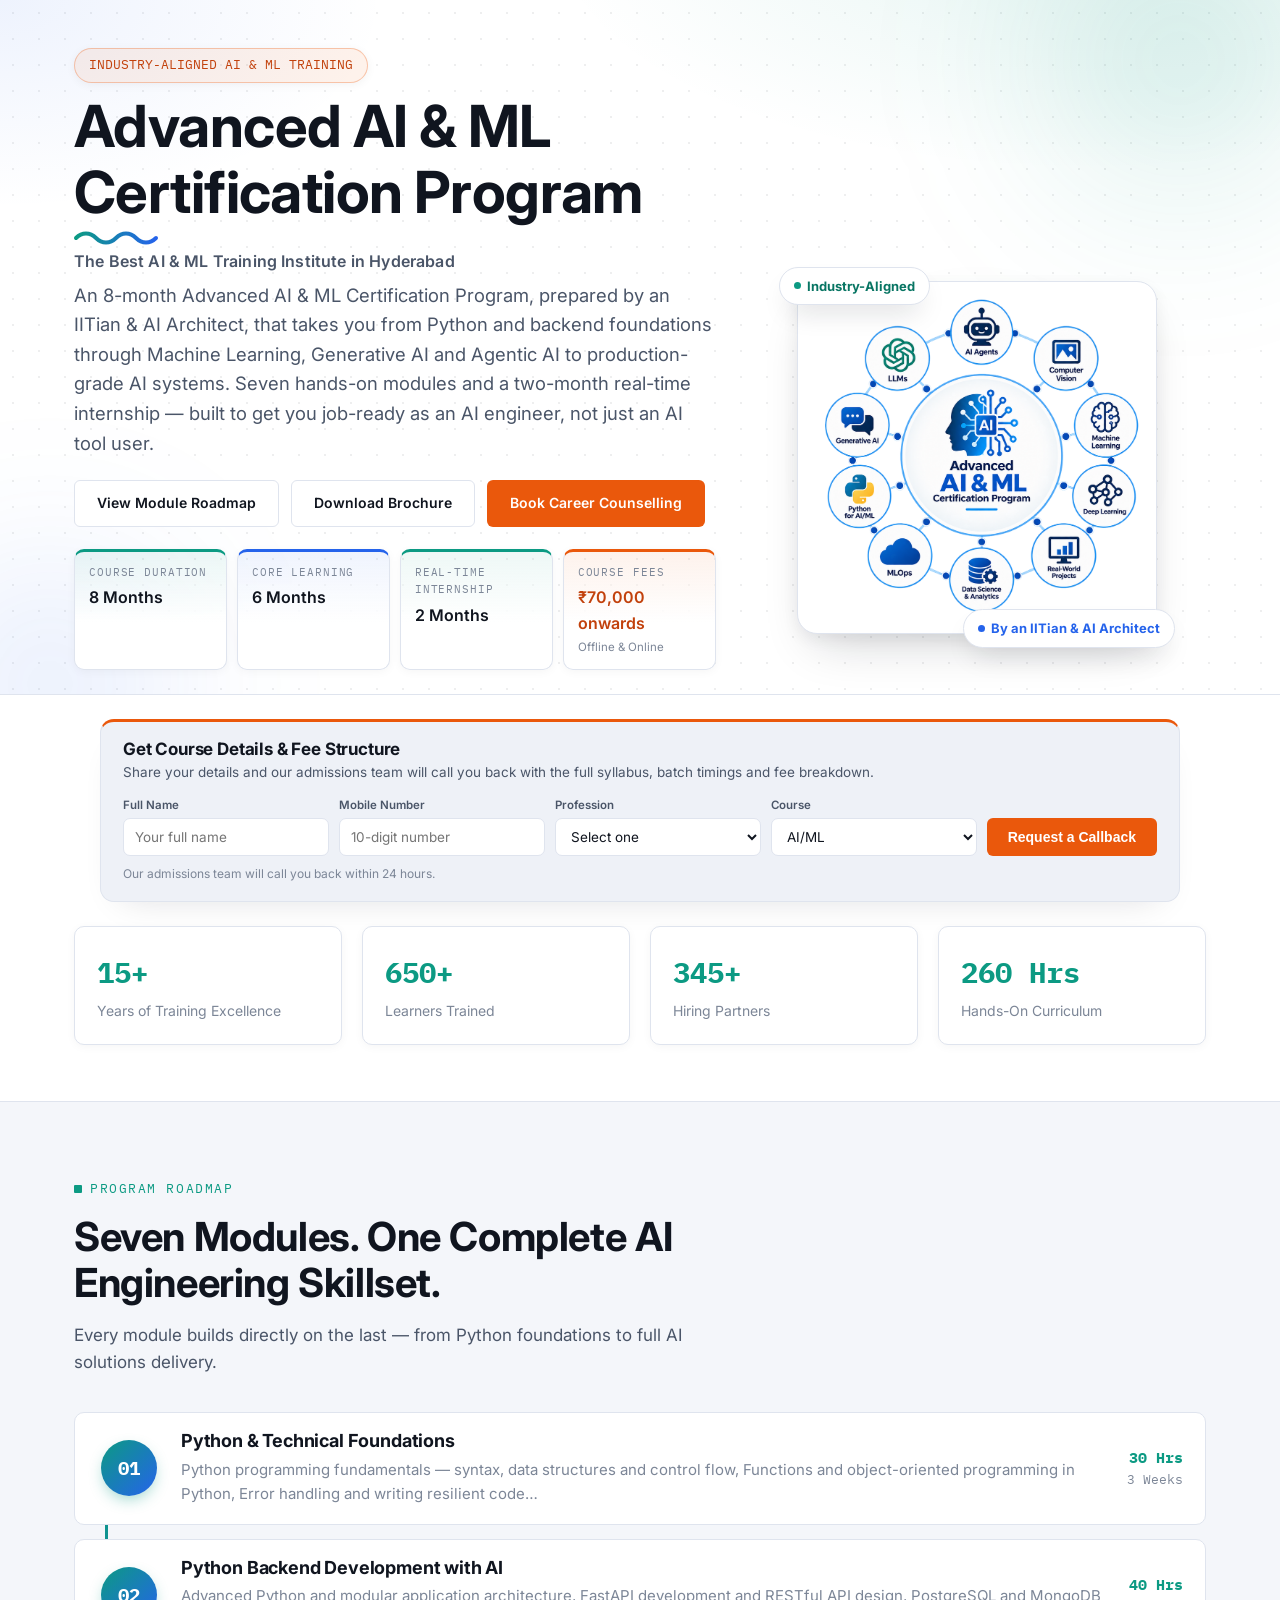
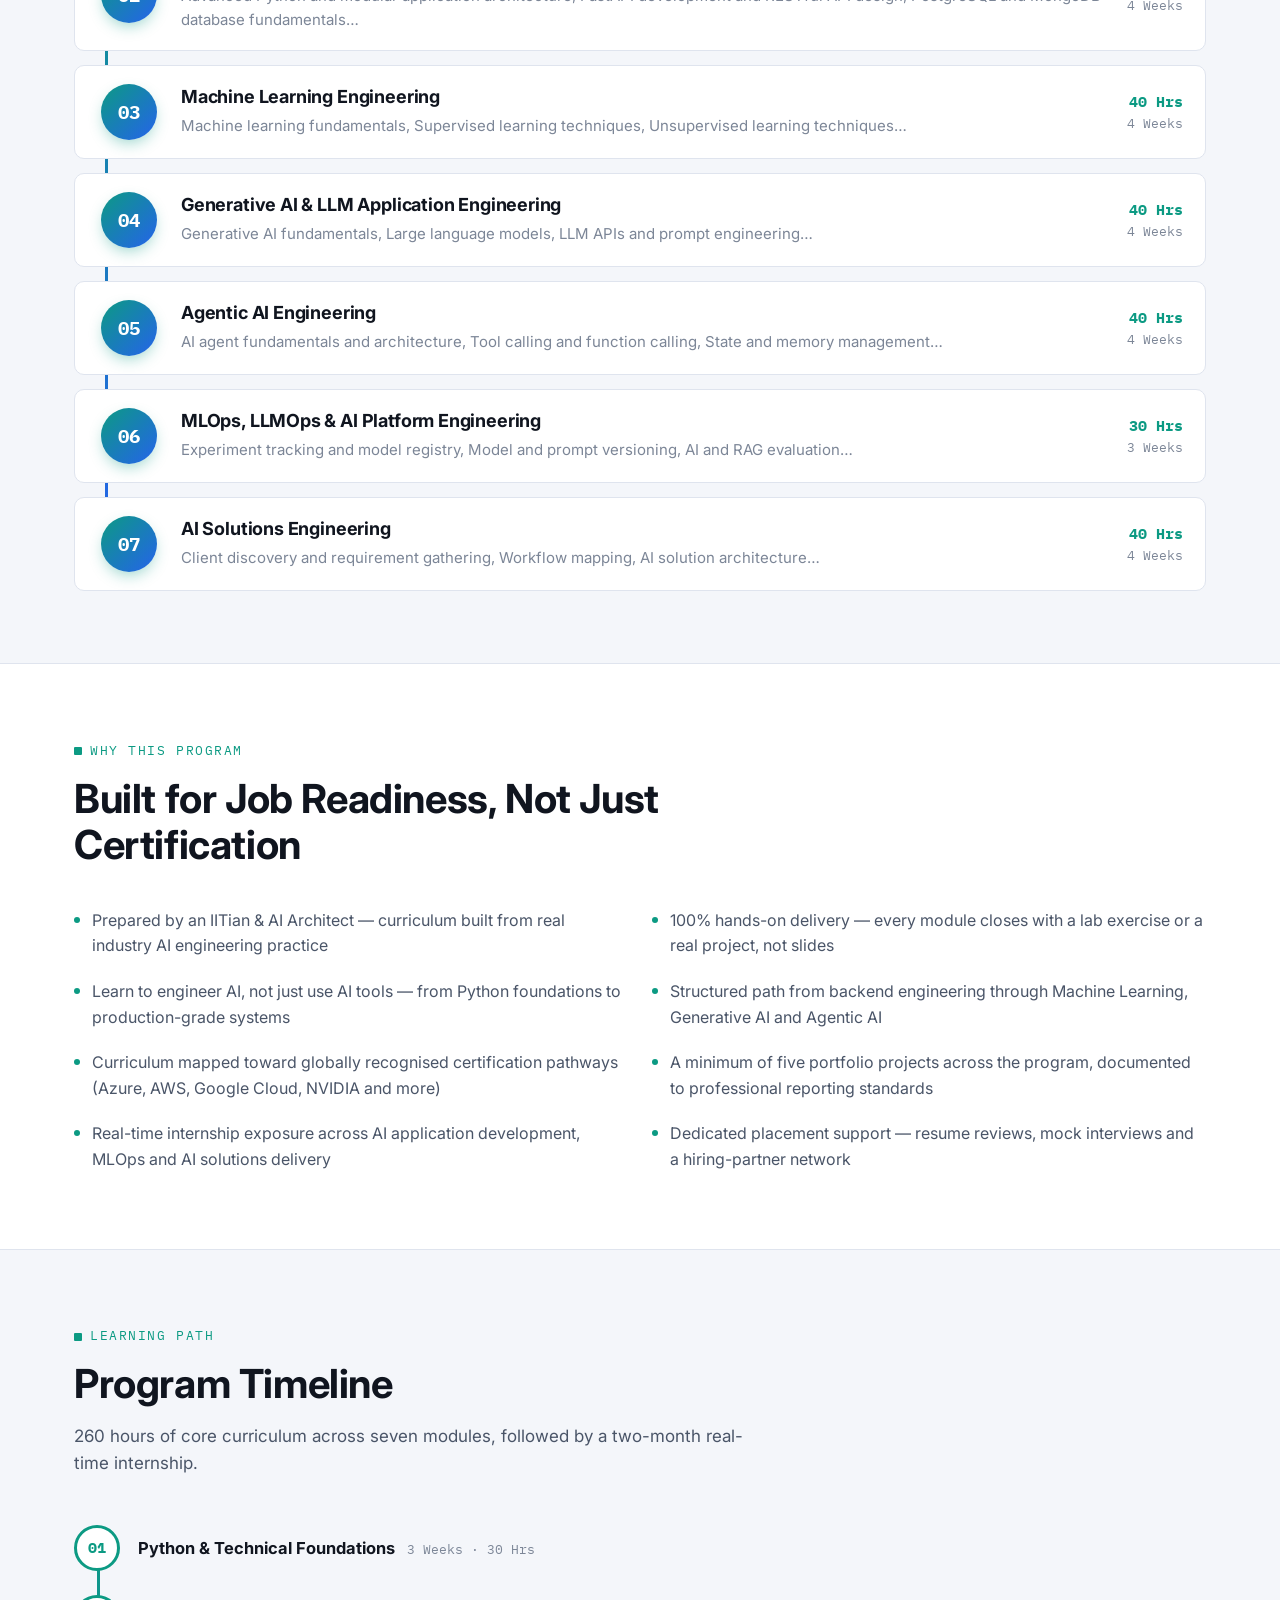
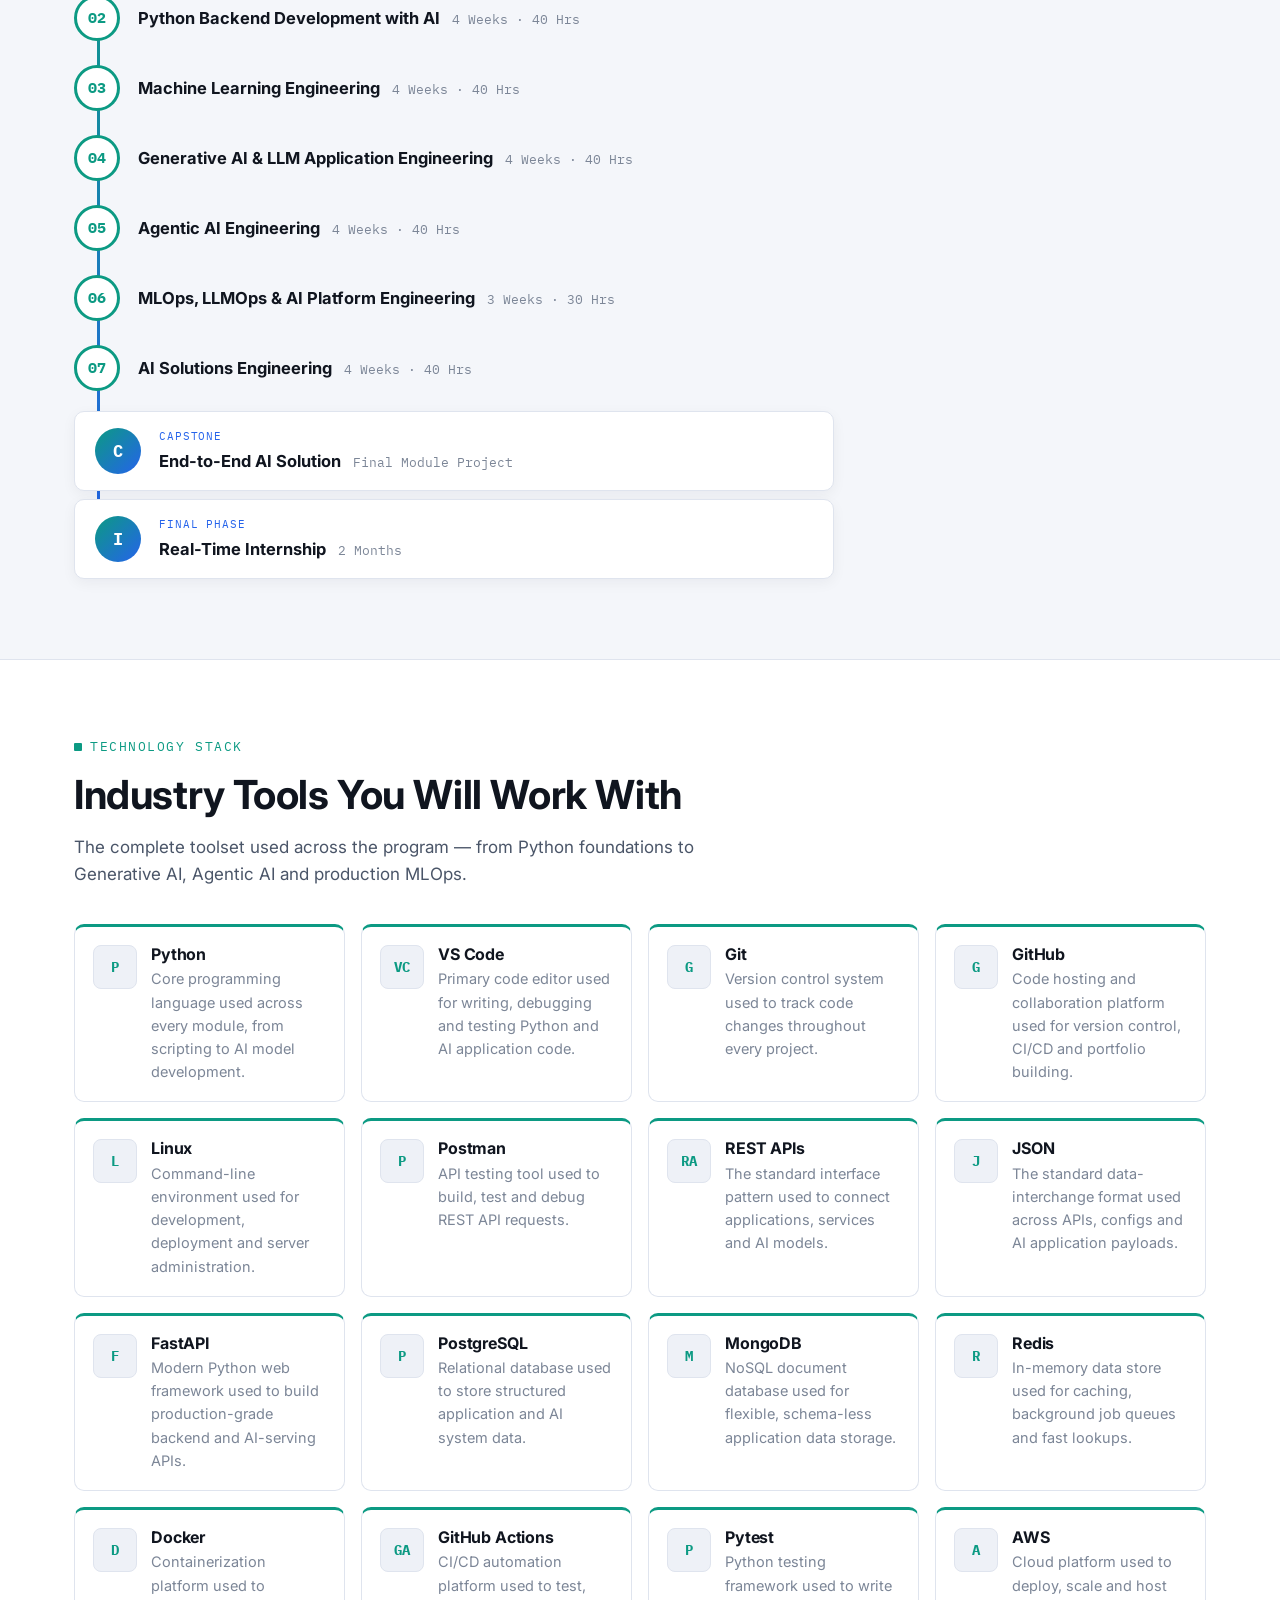
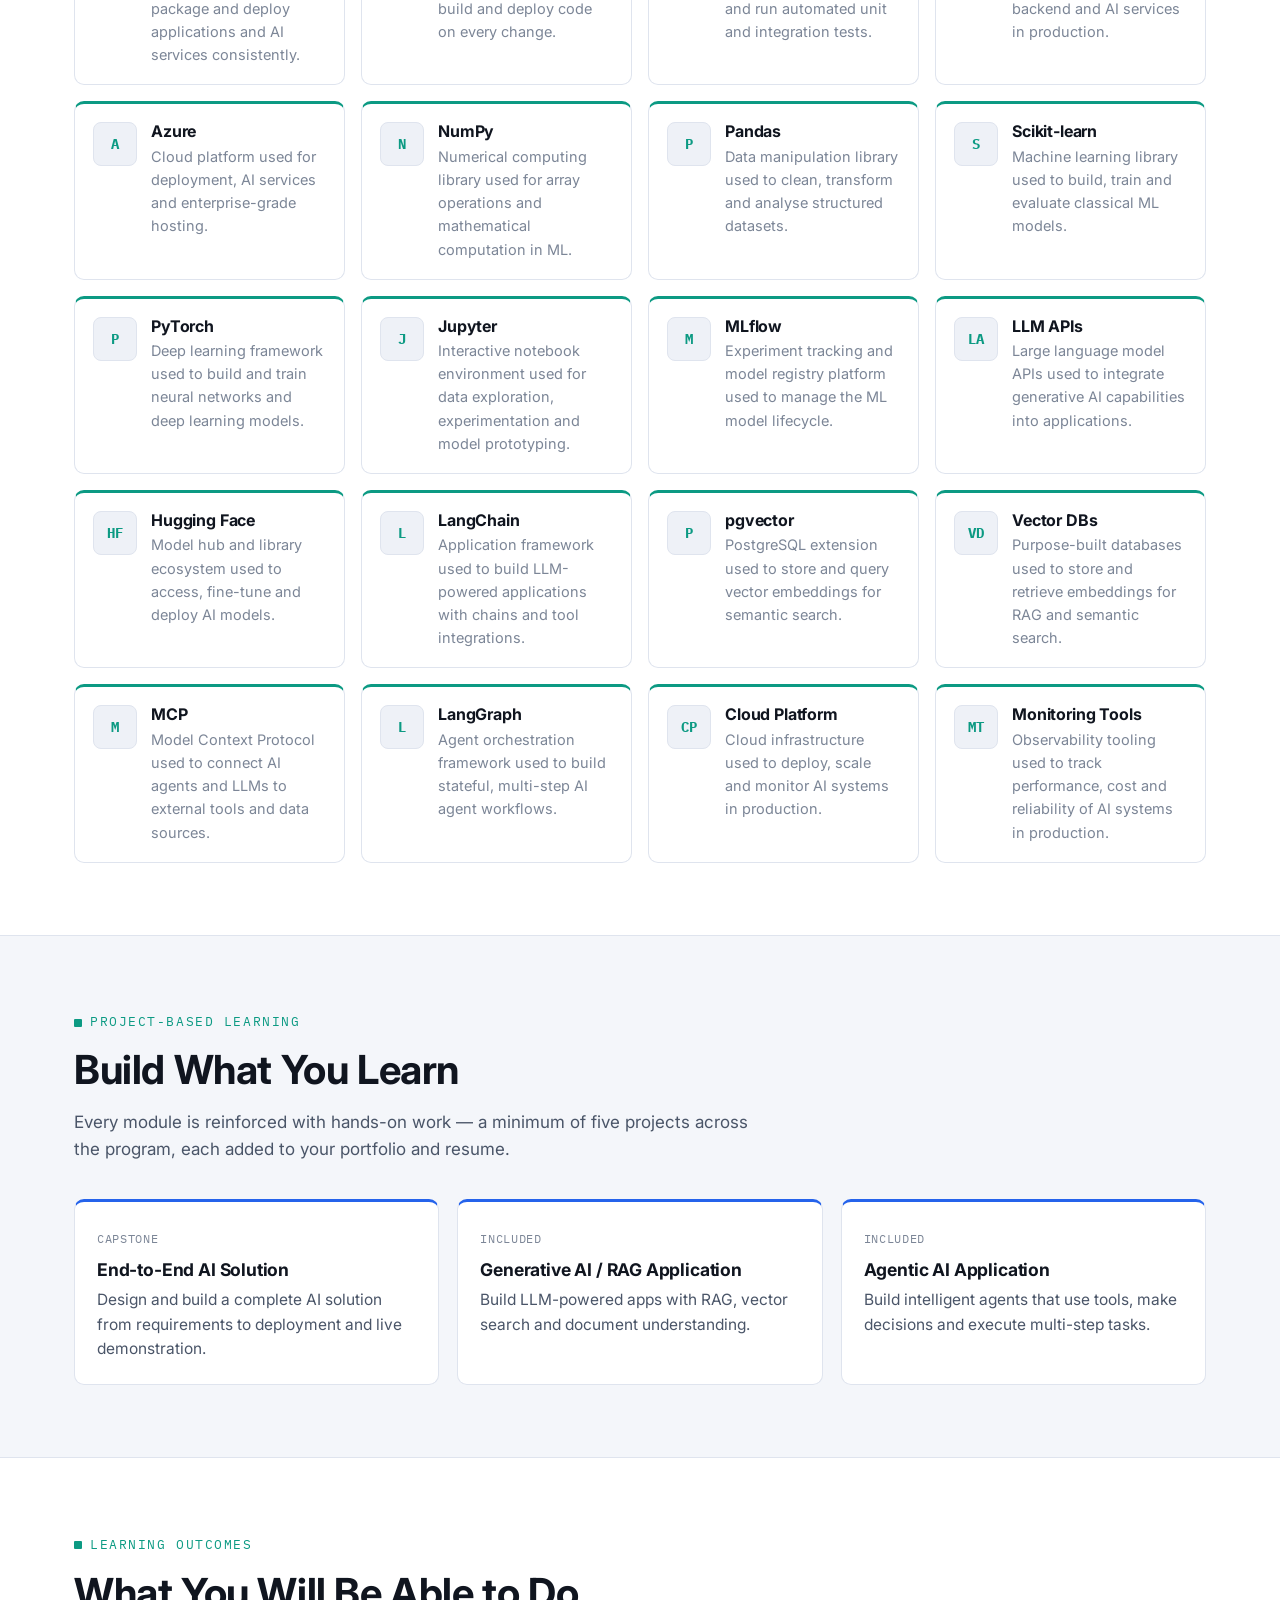
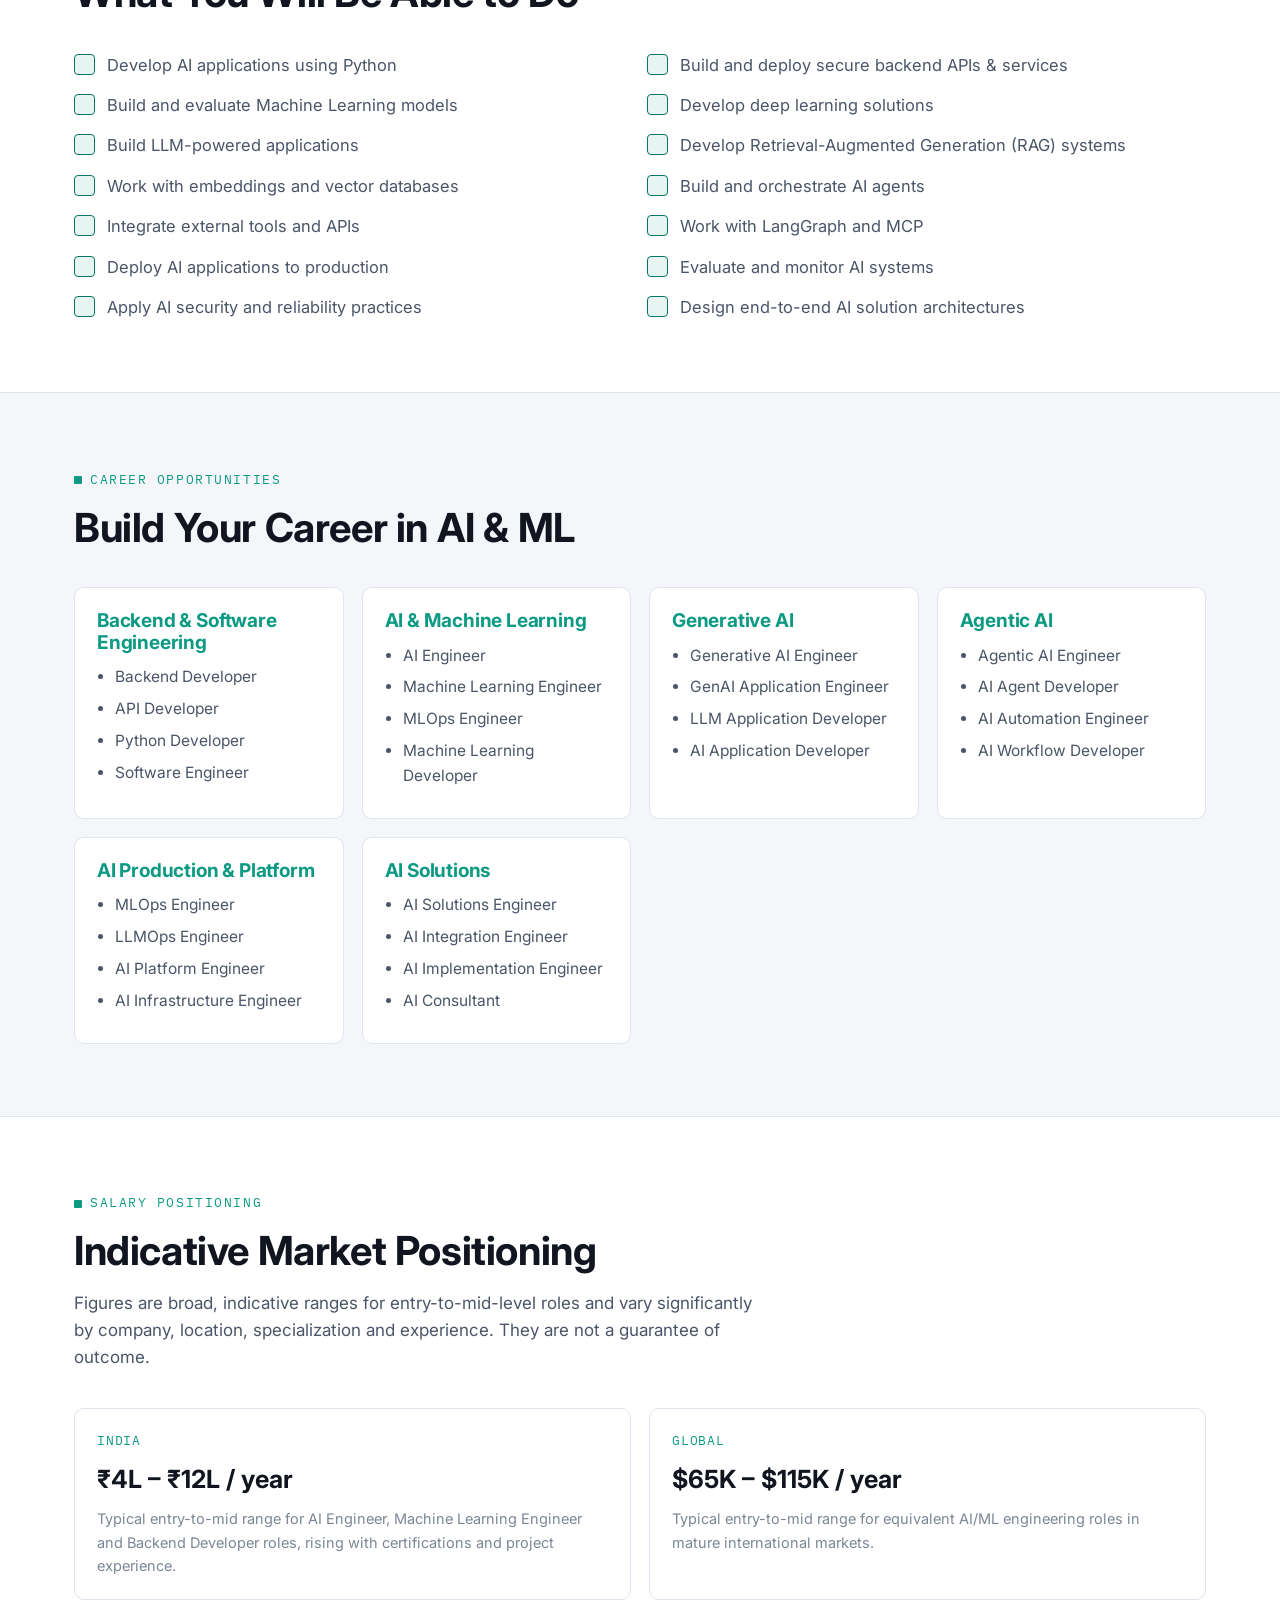
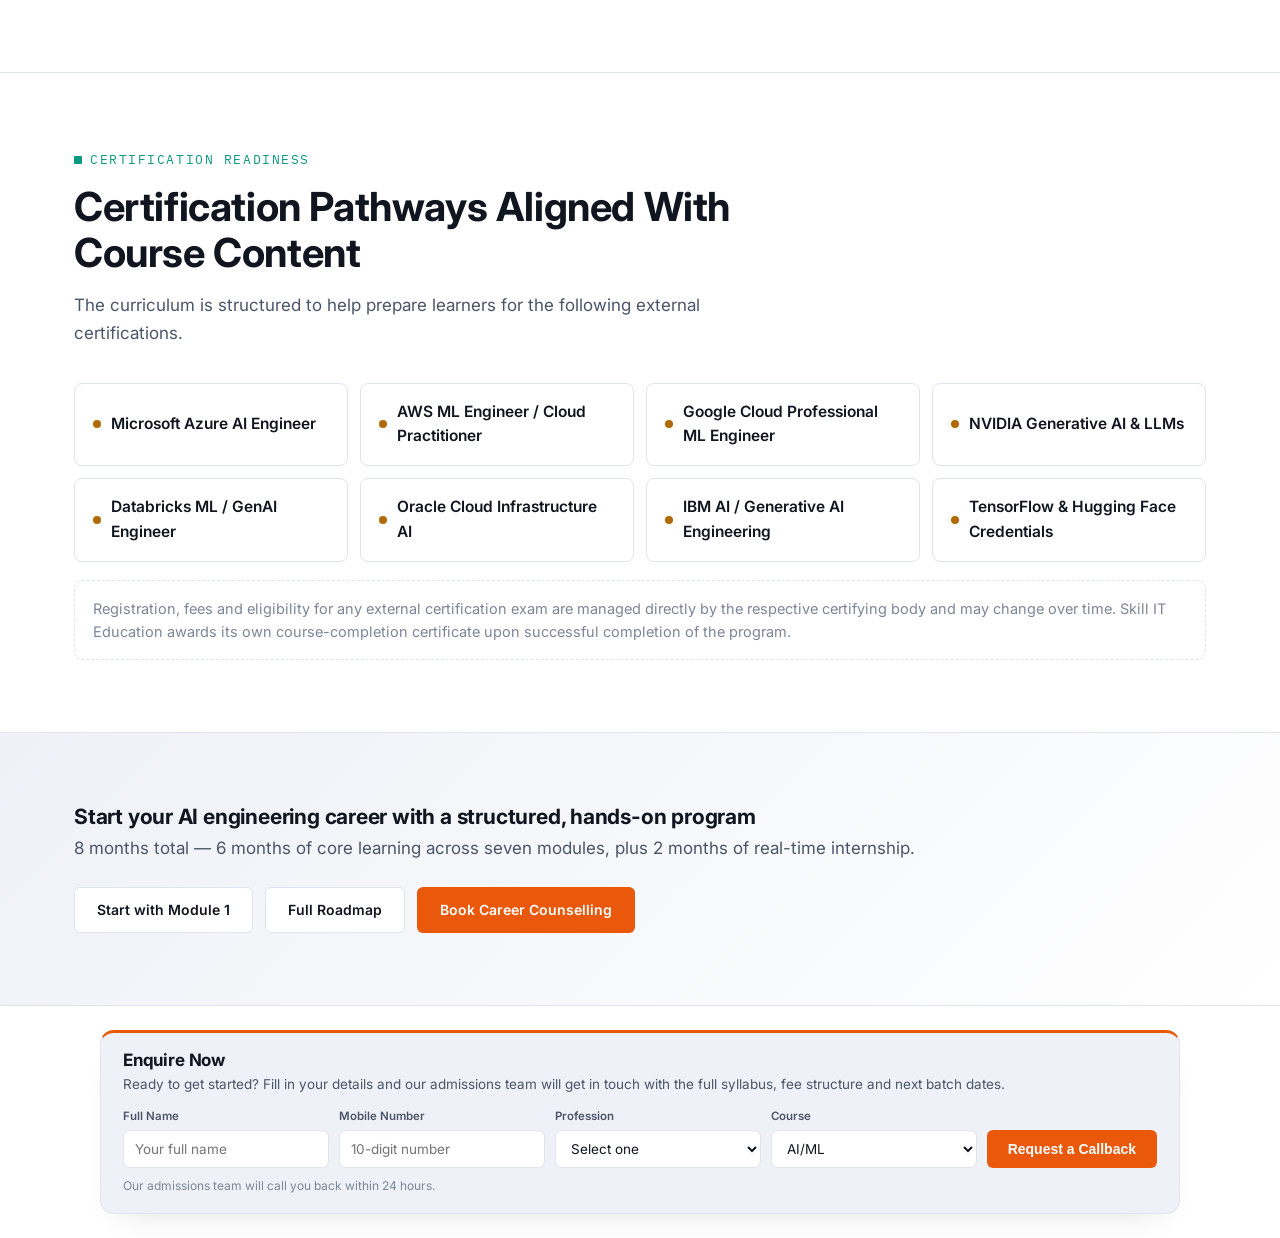
==== commit 5d406fe2: "Correct course fees to ₹70,000 onwards Co-Authored-By: Claude Sonnet 5 <noreply@anthropic.com>" ====
--- a/index.html
+++ b/index.html
@@ -53,7 +53,7 @@
             <div class="meta-card meta-card-1"><div class="label">Course Duration</div><div class="value">8 Months</div></div>
             <div class="meta-card meta-card-2"><div class="label">Core Learning</div><div class="value">6 Months</div></div>
             <div class="meta-card meta-card-3"><div class="label">Real-Time Internship</div><div class="value">2 Months</div></div>
-            <div class="meta-card meta-card-4"><div class="label">Course Fees</div><div class="value">&#8377;7,000 onwards</div><div class="meta-note">Offline &amp; Online</div></div>
+            <div class="meta-card meta-card-4"><div class="label">Course Fees</div><div class="value">&#8377;70,000 onwards</div><div class="meta-note">Offline &amp; Online</div></div>
           </div>
         </div>
         <div class="hero-meta">
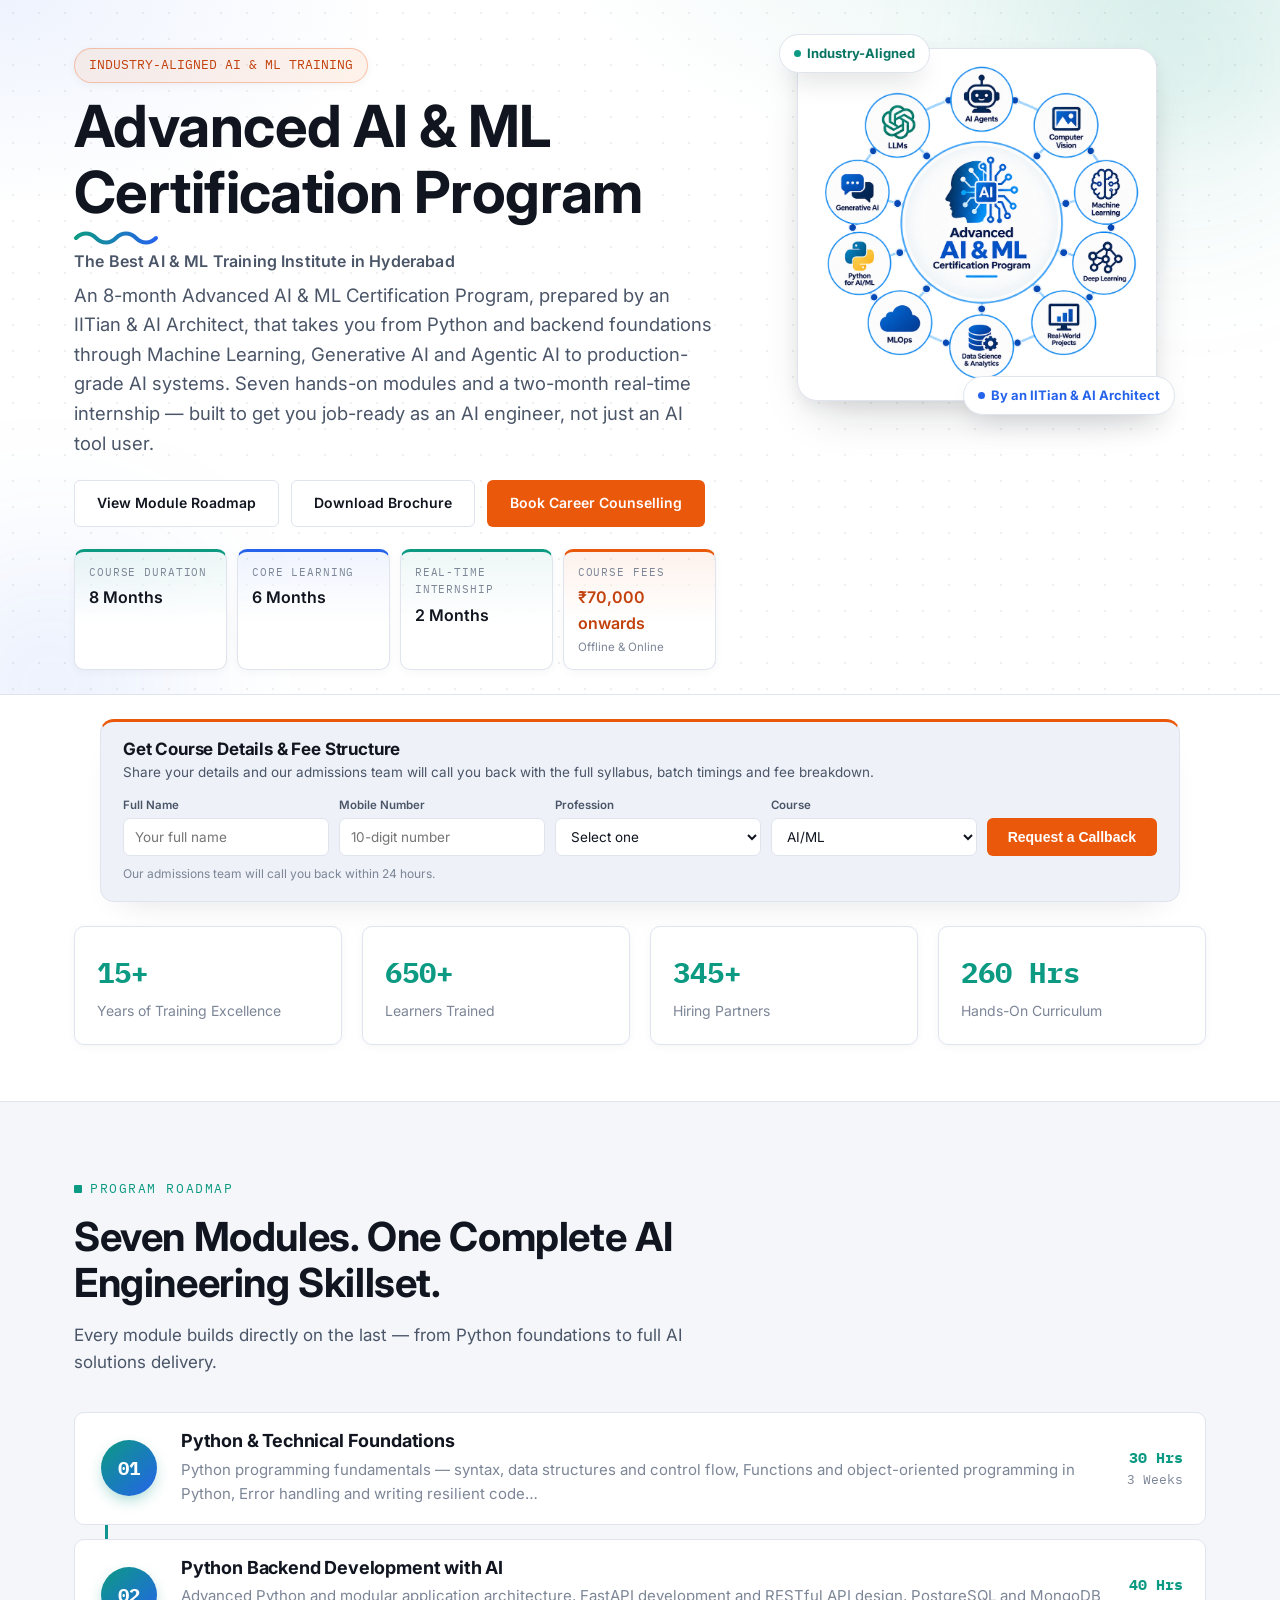
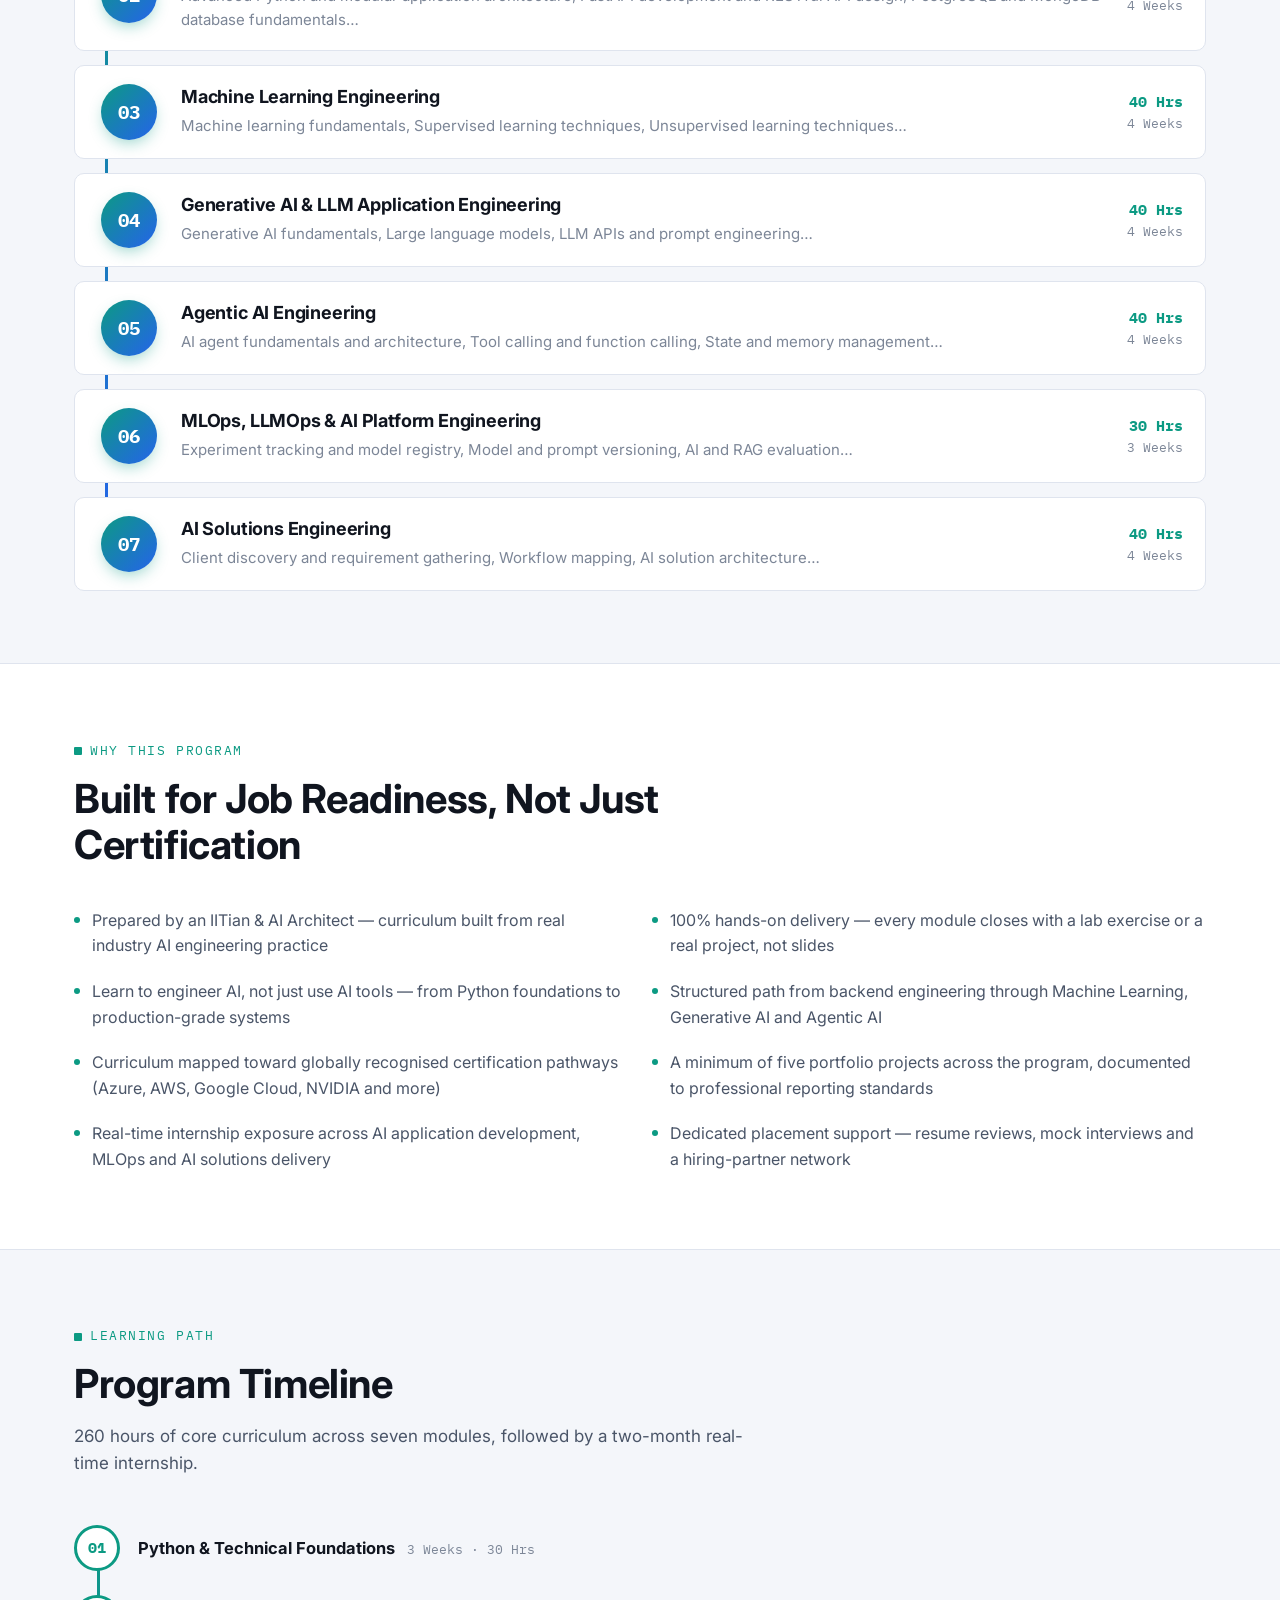
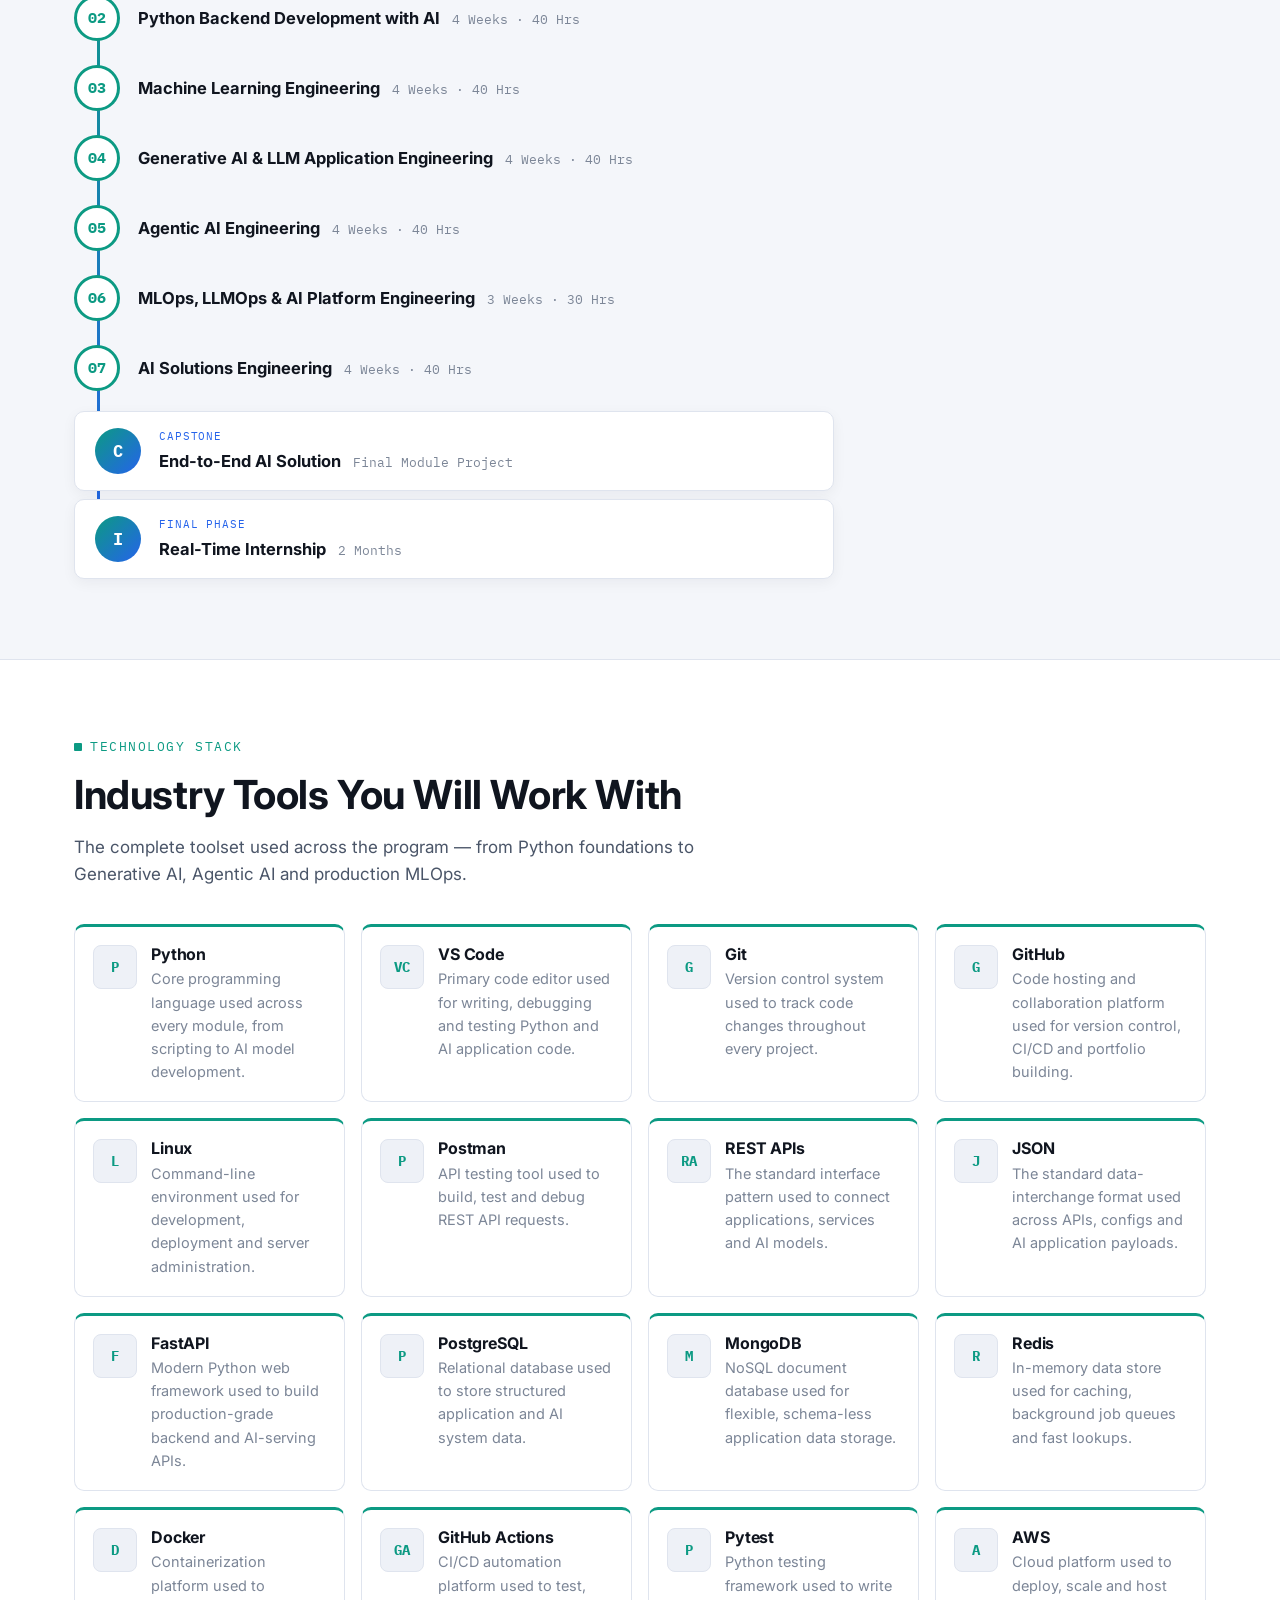
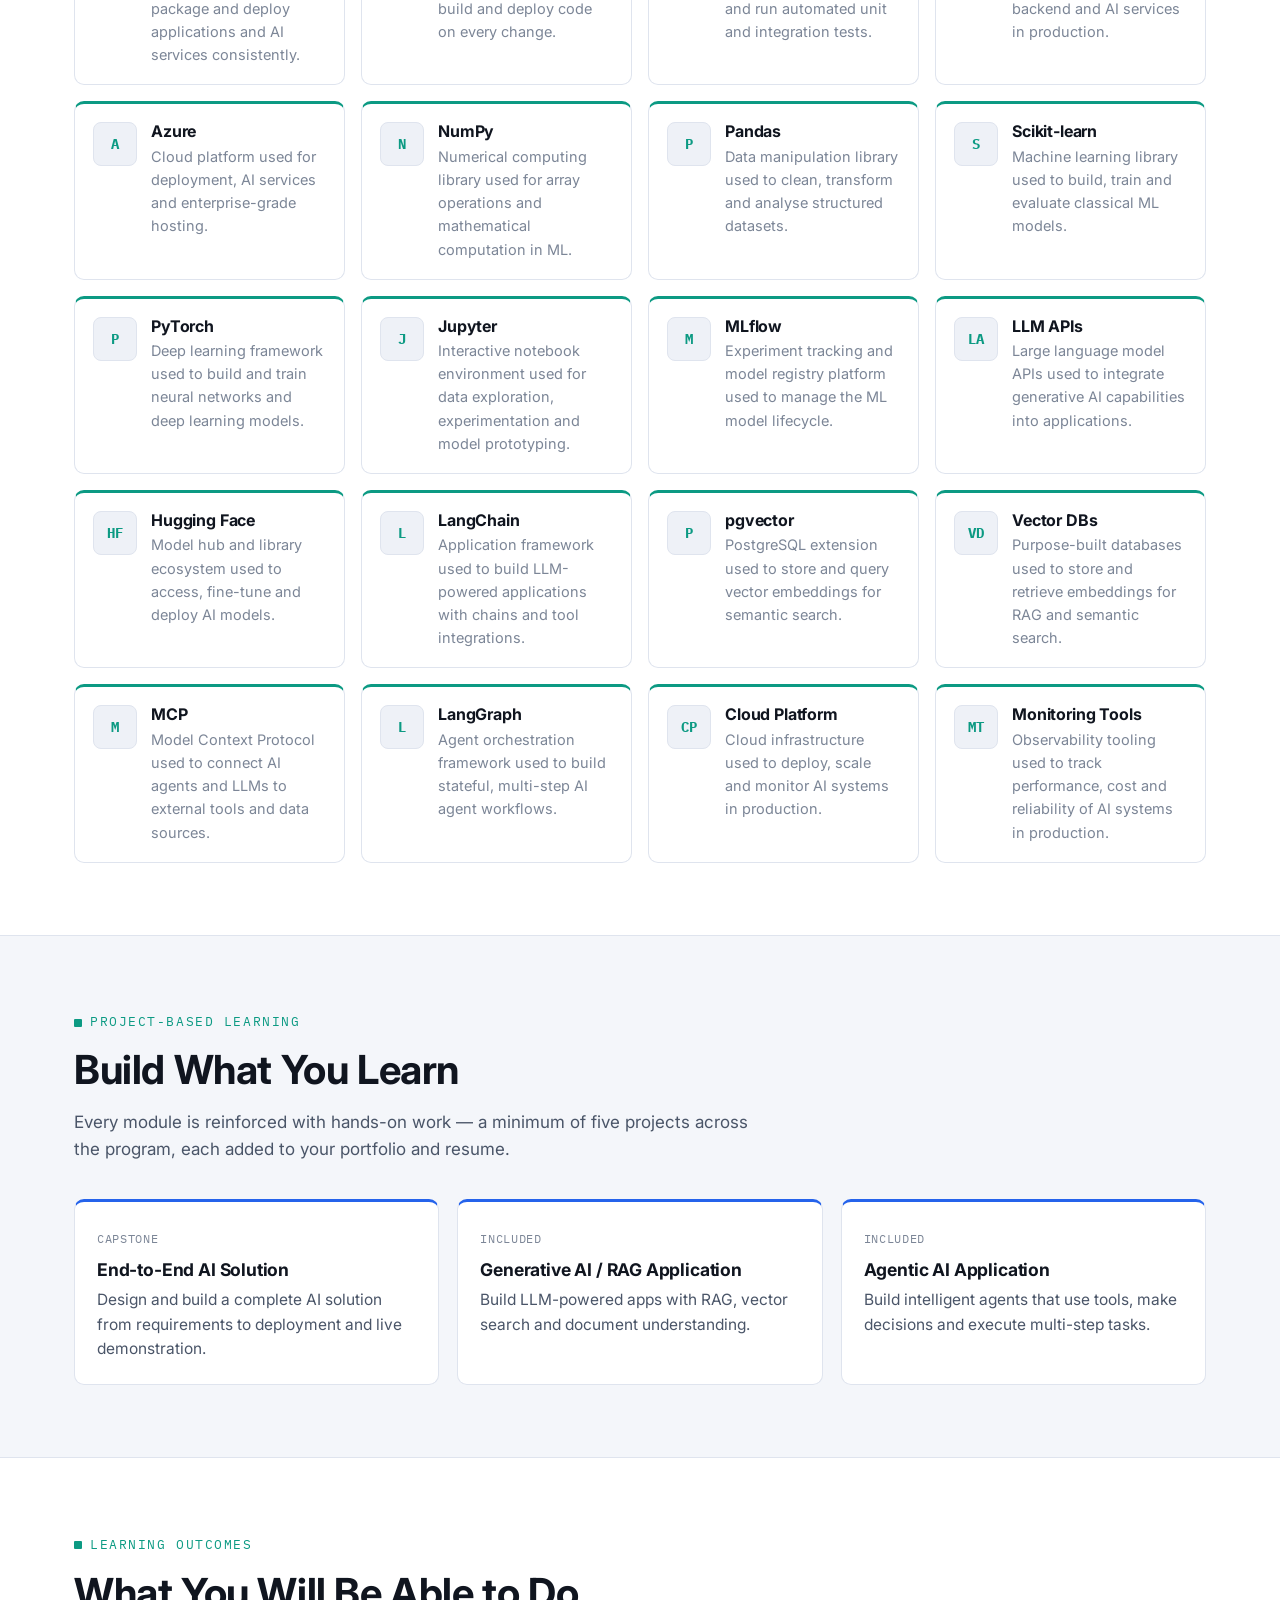
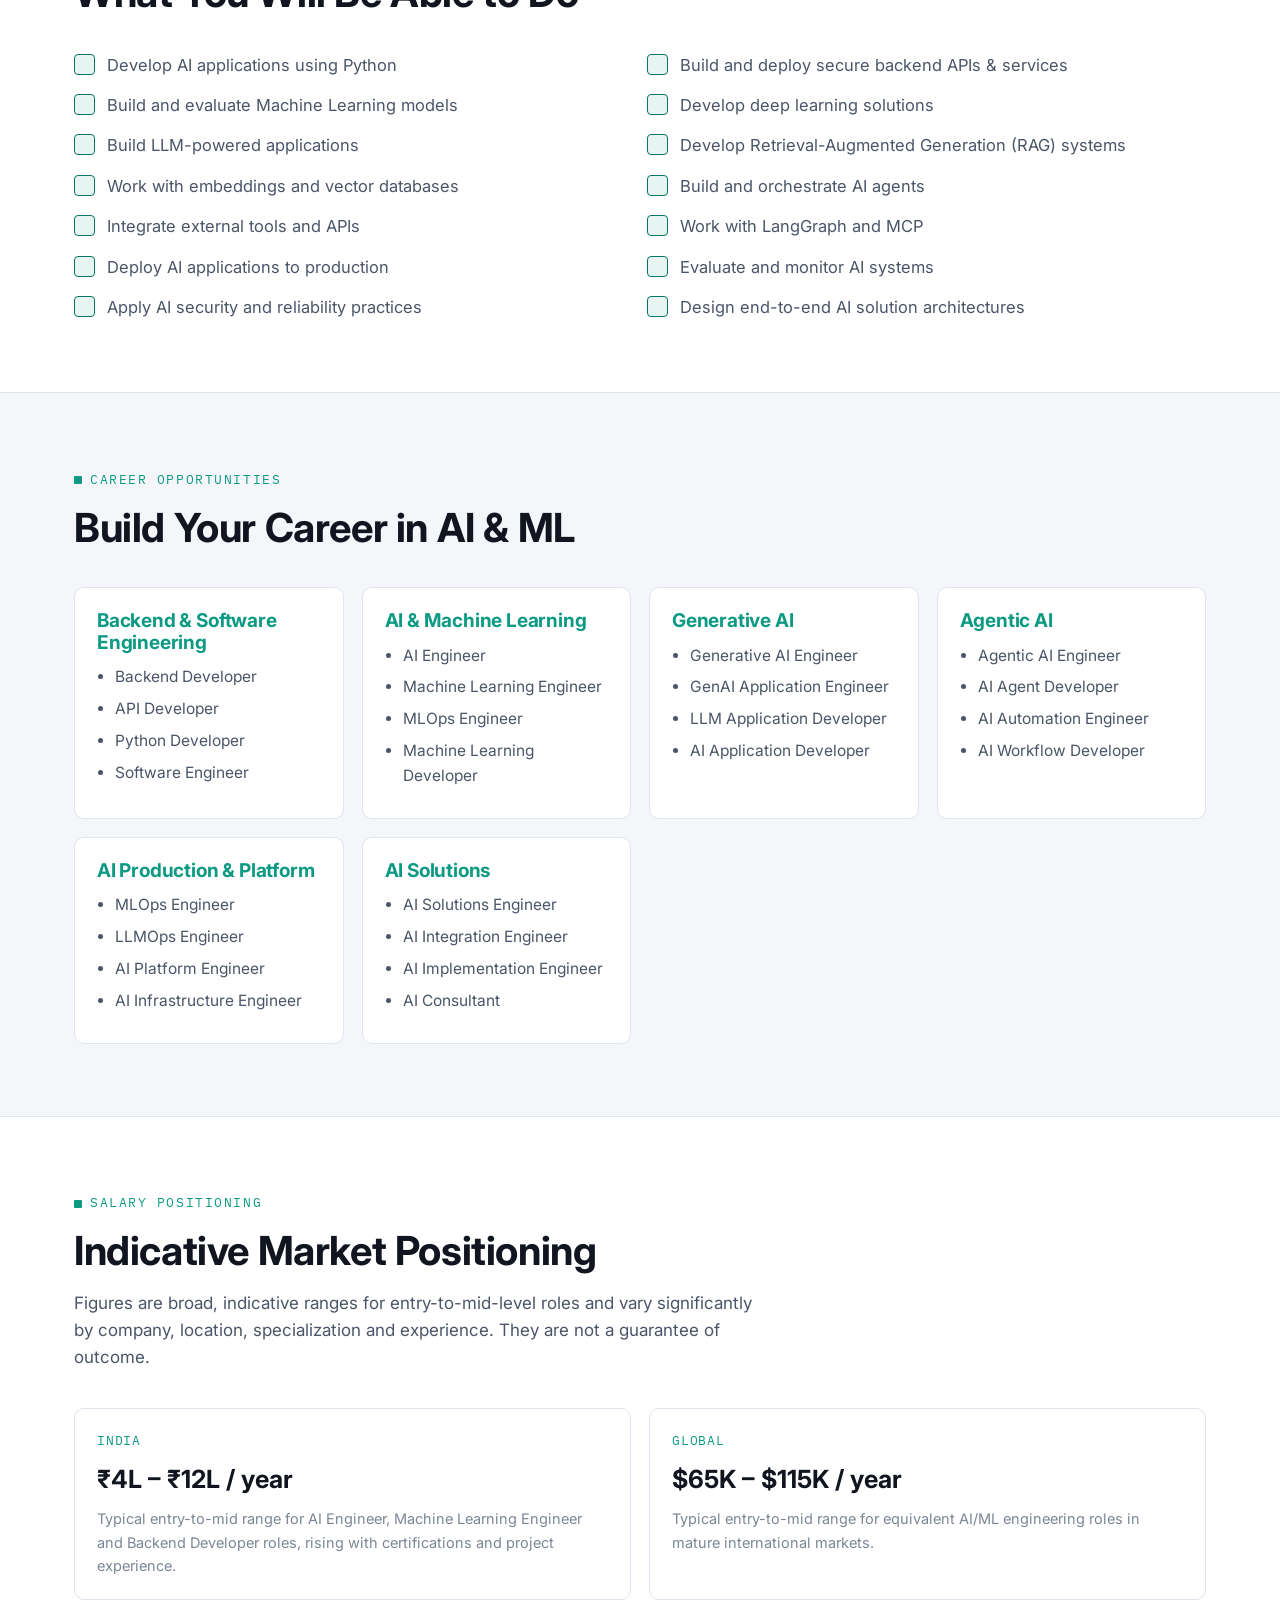
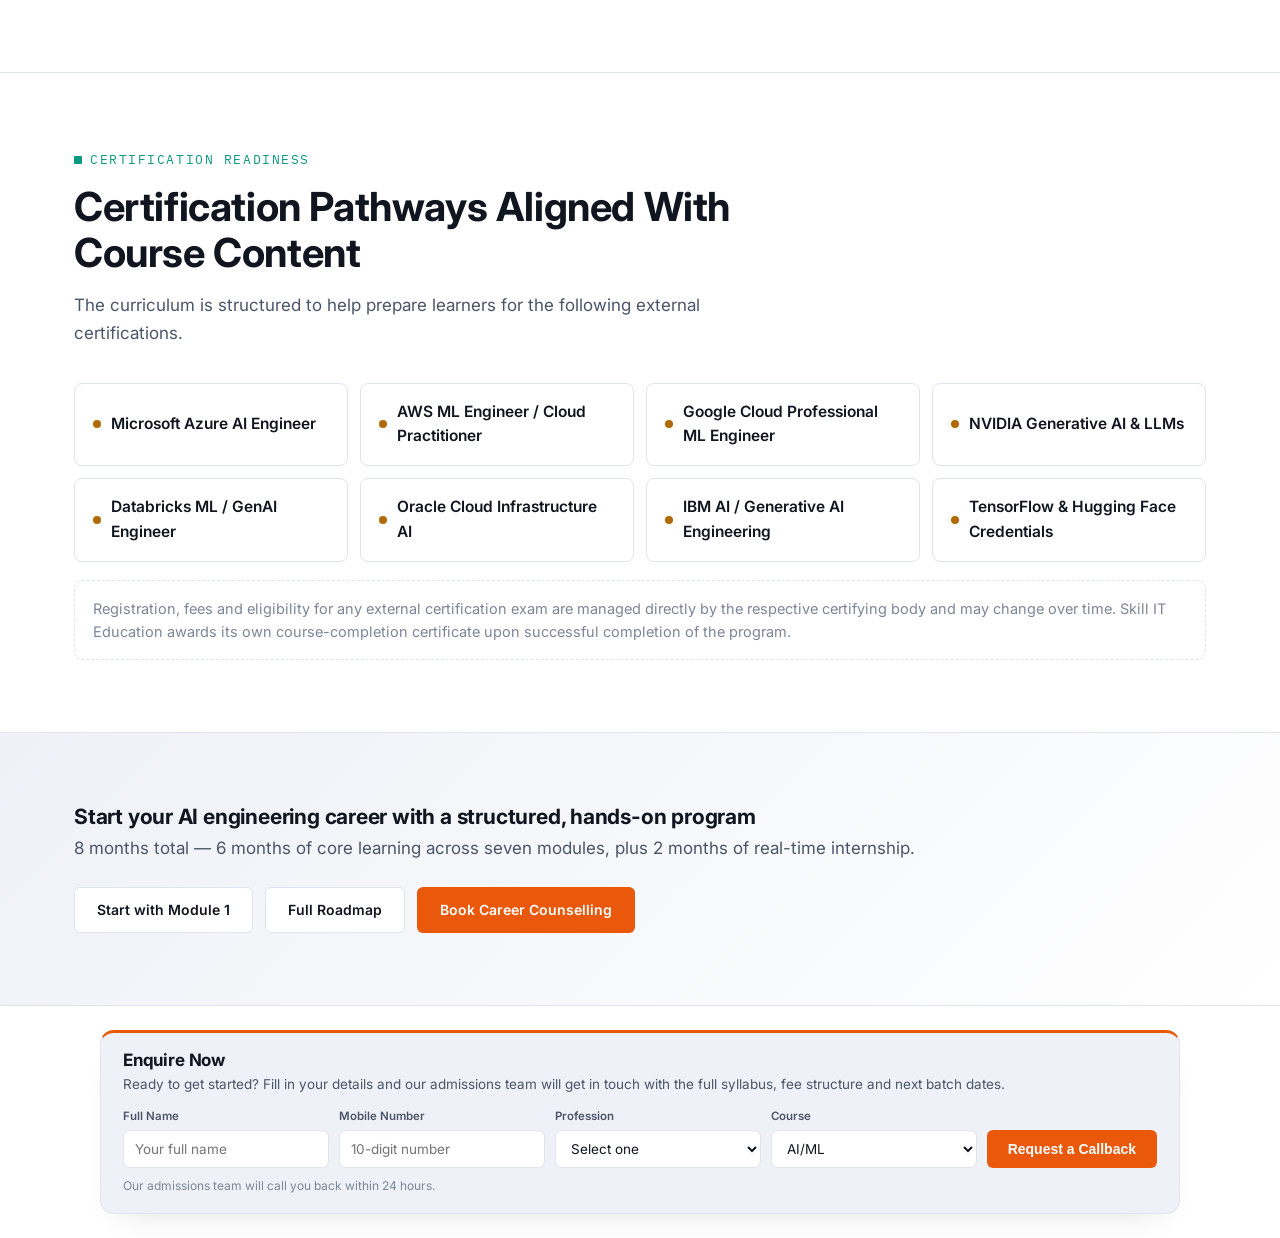
==== commit 1a818471: "Fix empty space above hero image (same fix as the Cybersecurity site) Co-Authored-By: Claude Sonnet " ====
--- a/index.html
+++ b/index.html
@@ -29,9 +29,11 @@
 <main>
   <section class="hero">
     <div class="wrap">
-      <div class="duration-chip">INDUSTRY-ALIGNED AI &amp; ML TRAINING</div>
-      <h1>Advanced AI &amp; ML<br>Certification Program</h1>
-      <svg class="h1-wave" viewBox="0 0 92 16" xmlns="http://www.w3.org/2000/svg" aria-hidden="true">
+      <div class="hero-grid">
+        <div>
+          <div class="duration-chip">INDUSTRY-ALIGNED AI &amp; ML TRAINING</div>
+          <h1>Advanced AI &amp; ML<br>Certification Program</h1>
+          <svg class="h1-wave" viewBox="0 0 92 16" xmlns="http://www.w3.org/2000/svg" aria-hidden="true">
         <defs>
           <linearGradient id="waveGradient" x1="0" y1="0" x2="1" y2="0">
             <stop offset="0"/>
@@ -40,9 +42,7 @@
         </defs>
         <path d="M2 8 C 8 2, 16 2, 22 8 C 28 14, 36 14, 42 8 C 48 2, 56 2, 62 8 C 68 14, 76 14, 82 8"/>
       </svg>
-      <h2 class="hero-kicker">The Best AI &amp; ML Training Institute in Hyderabad</h2>
-      <div class="hero-grid">
-        <div>
+          <h2 class="hero-kicker">The Best AI &amp; ML Training Institute in Hyderabad</h2>
           <p class="hero-lede">An 8-month Advanced AI &amp; ML Certification Program, prepared by an IITian &amp; AI Architect, that takes you from Python and backend foundations through Machine Learning, Generative AI and Agentic AI to production-grade AI systems. Seven hands-on modules and a two-month real-time internship — built to get you job-ready as an AI engineer, not just an AI tool user.</p>
           <div class="hero-ctas">
             <a class="btn btn-outline" href="#roadmap">View Module Roadmap</a>
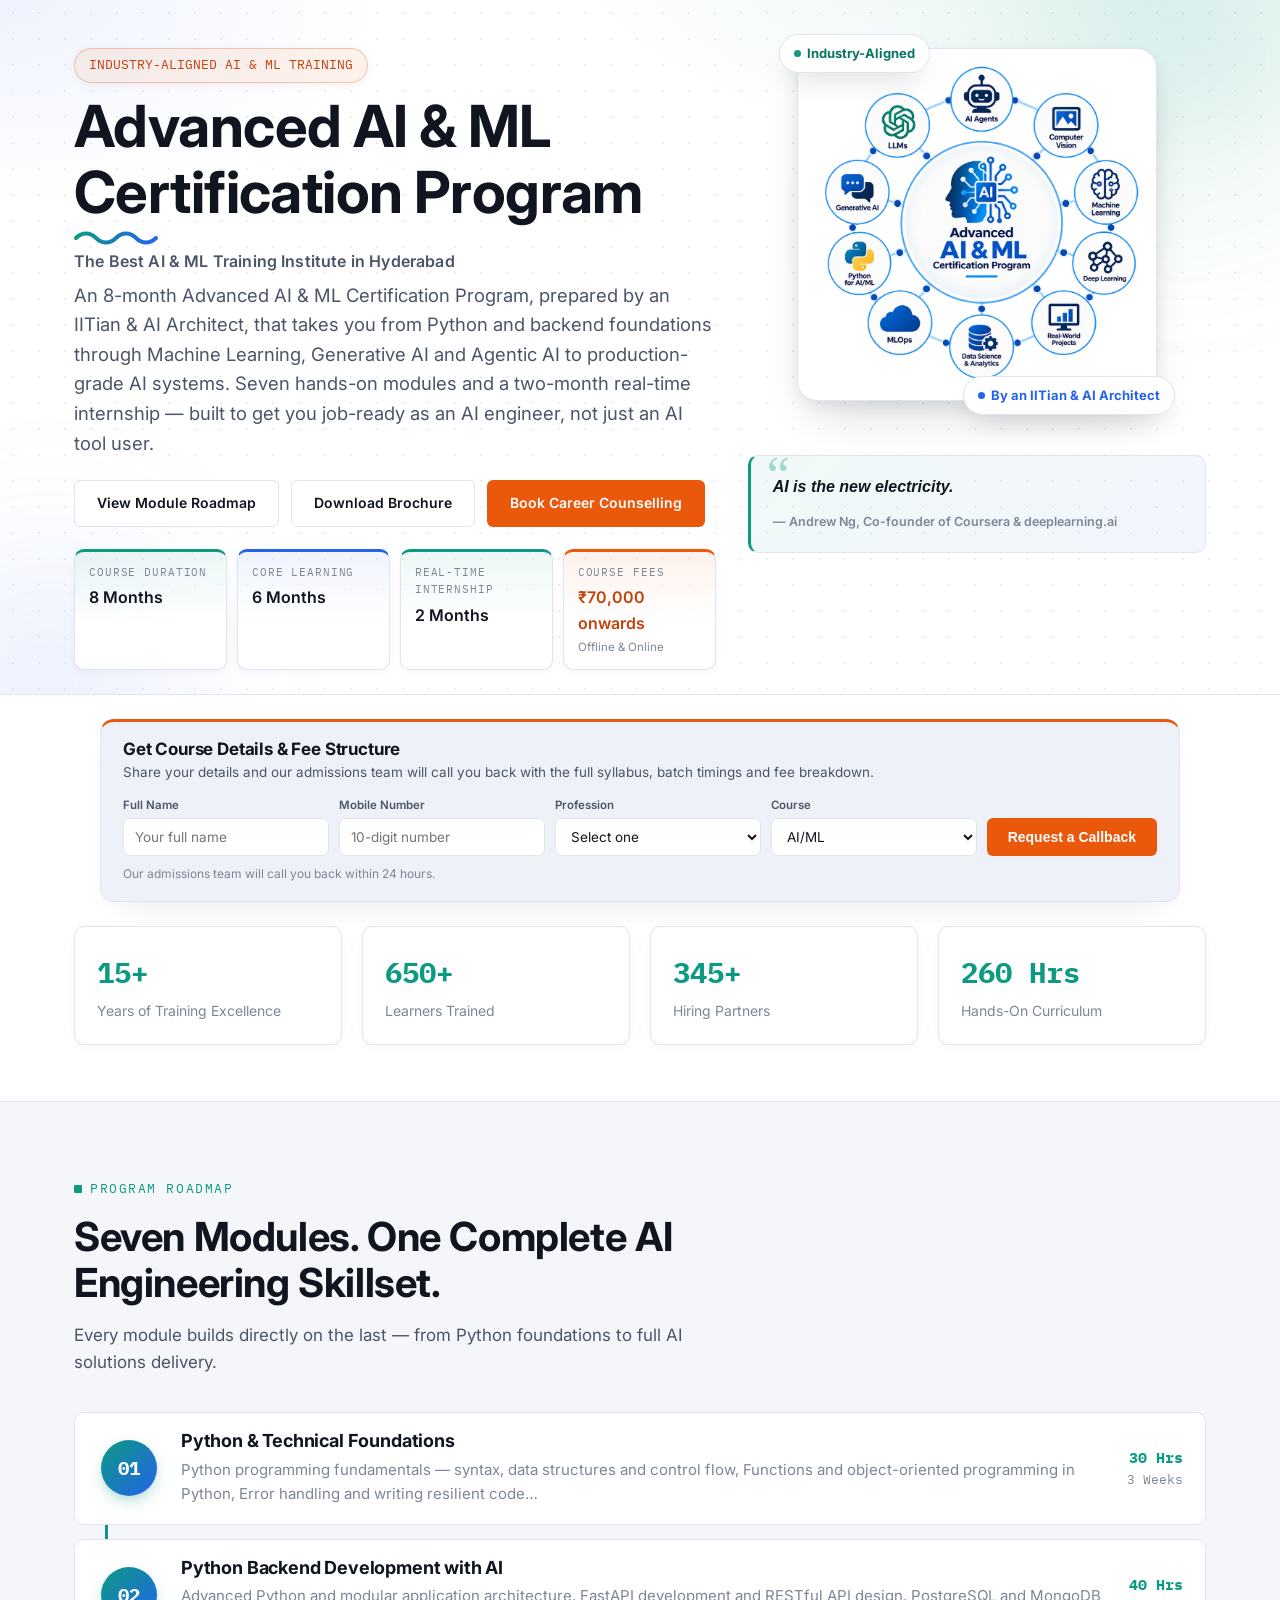
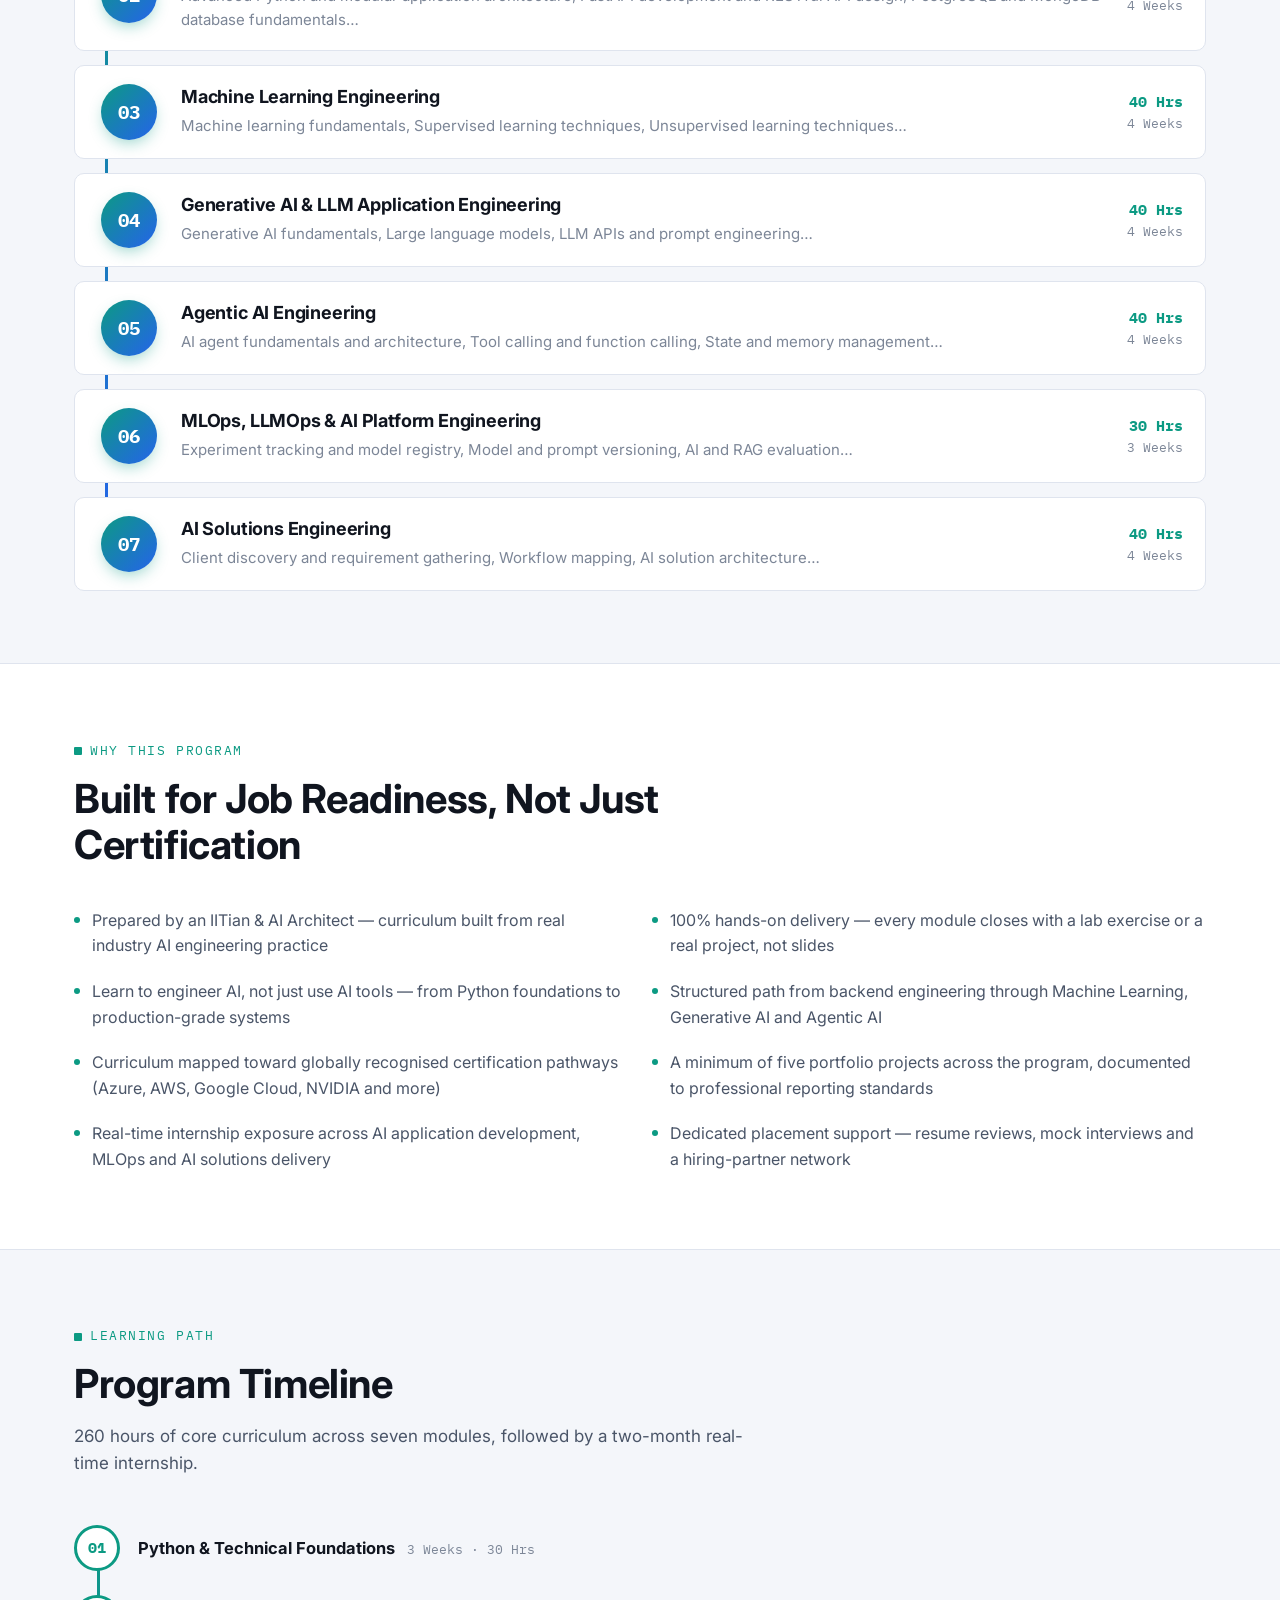
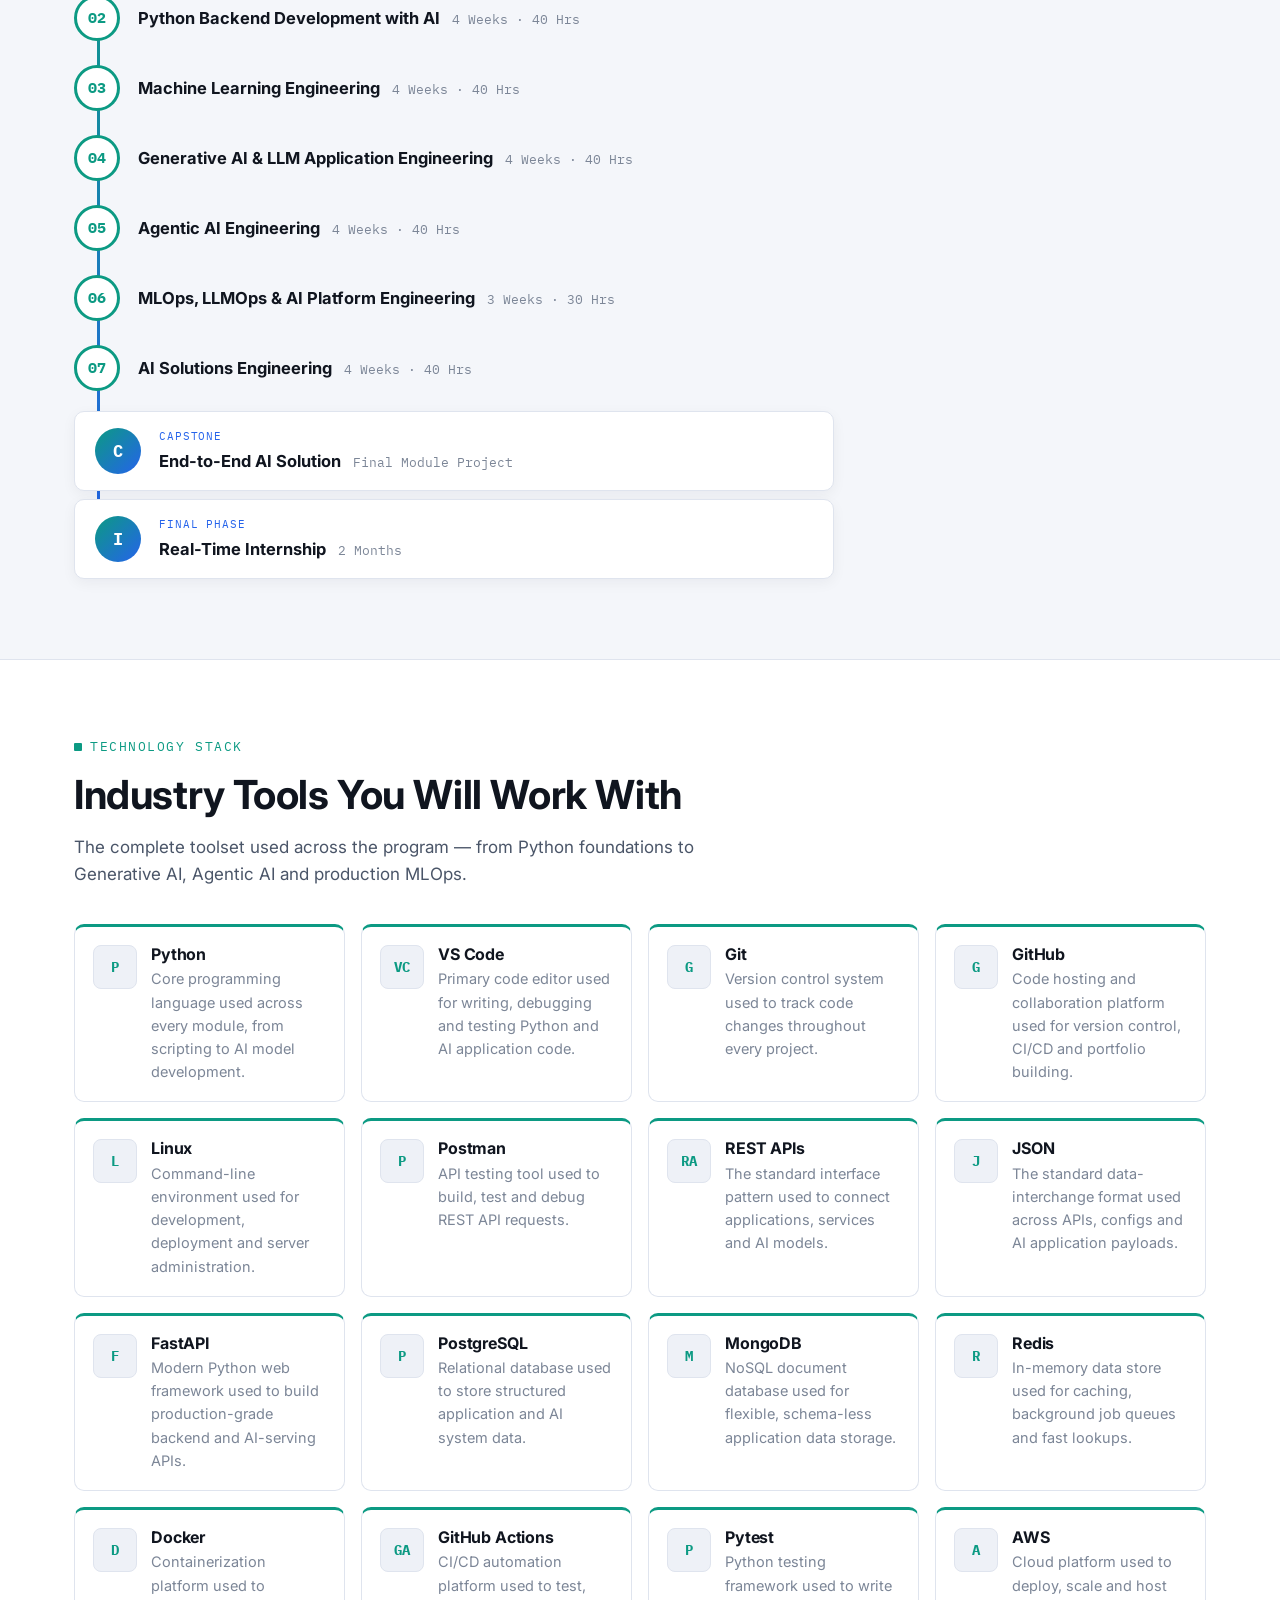
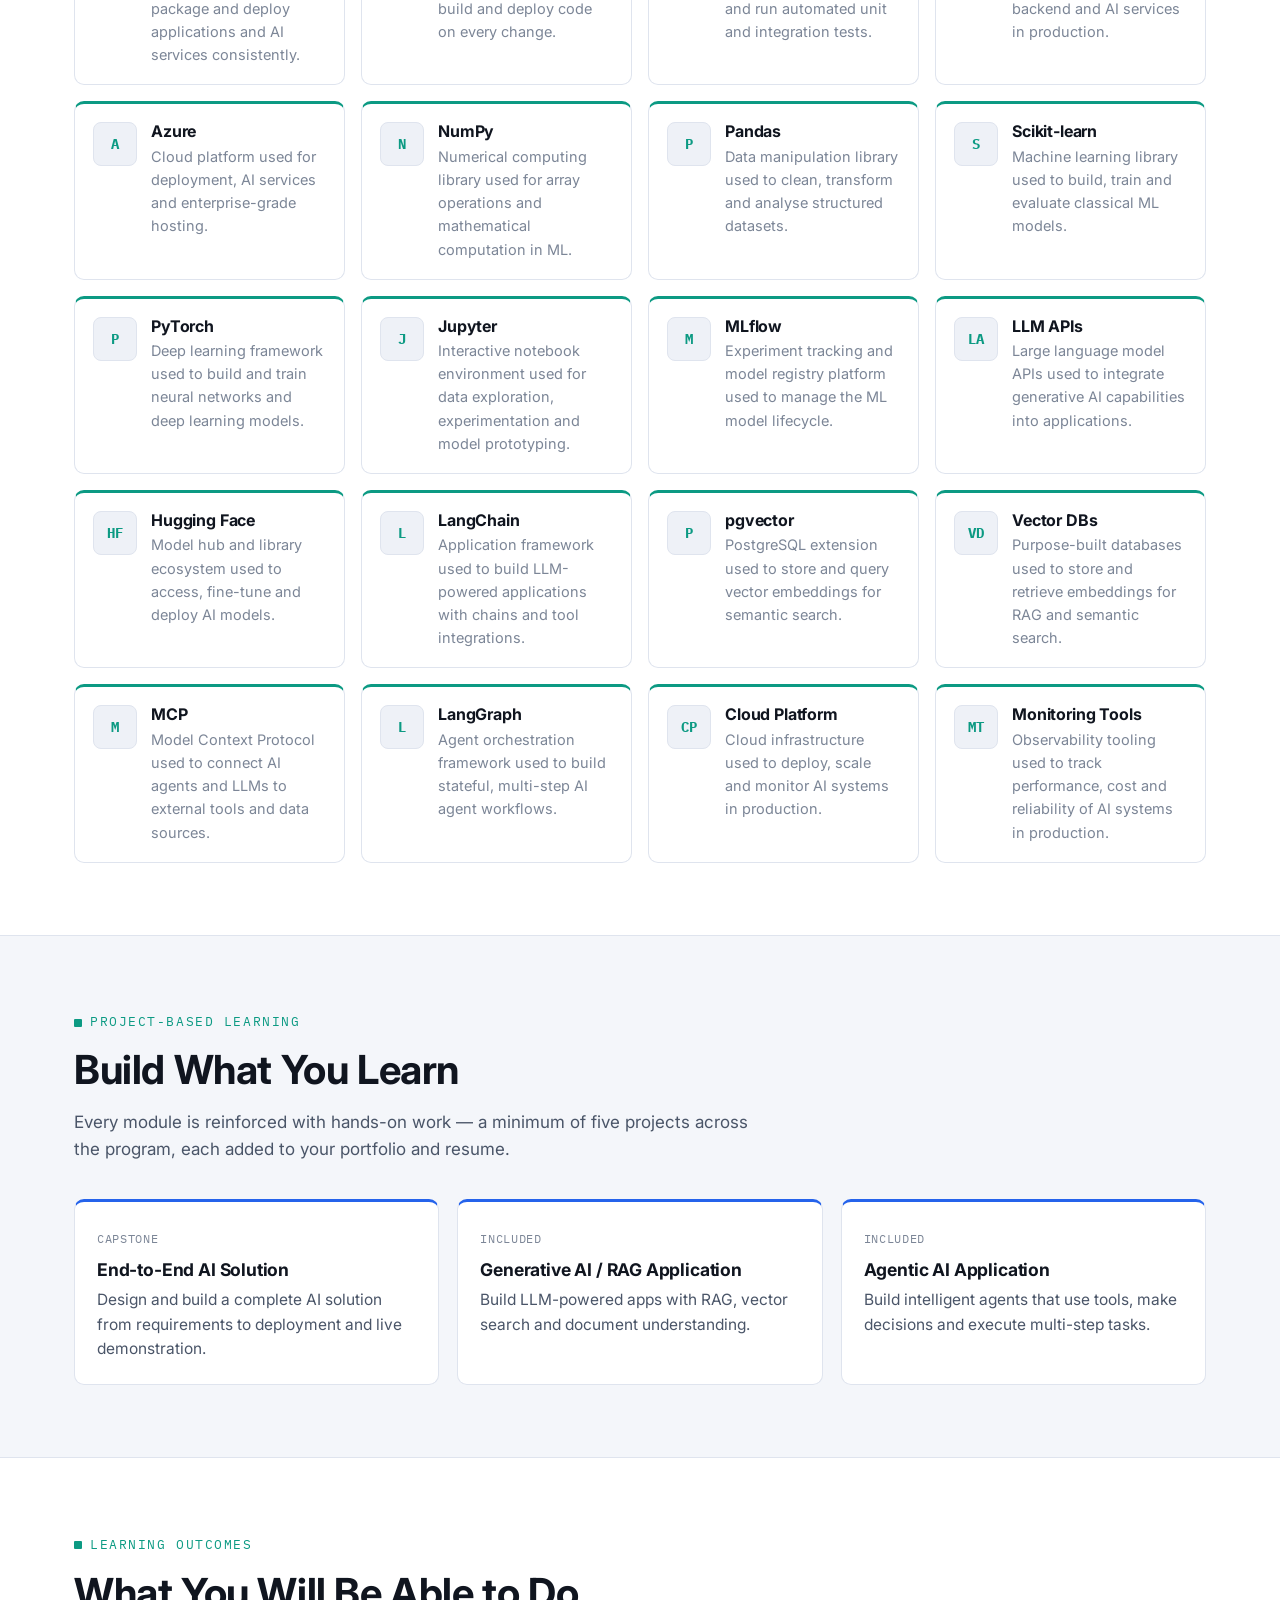
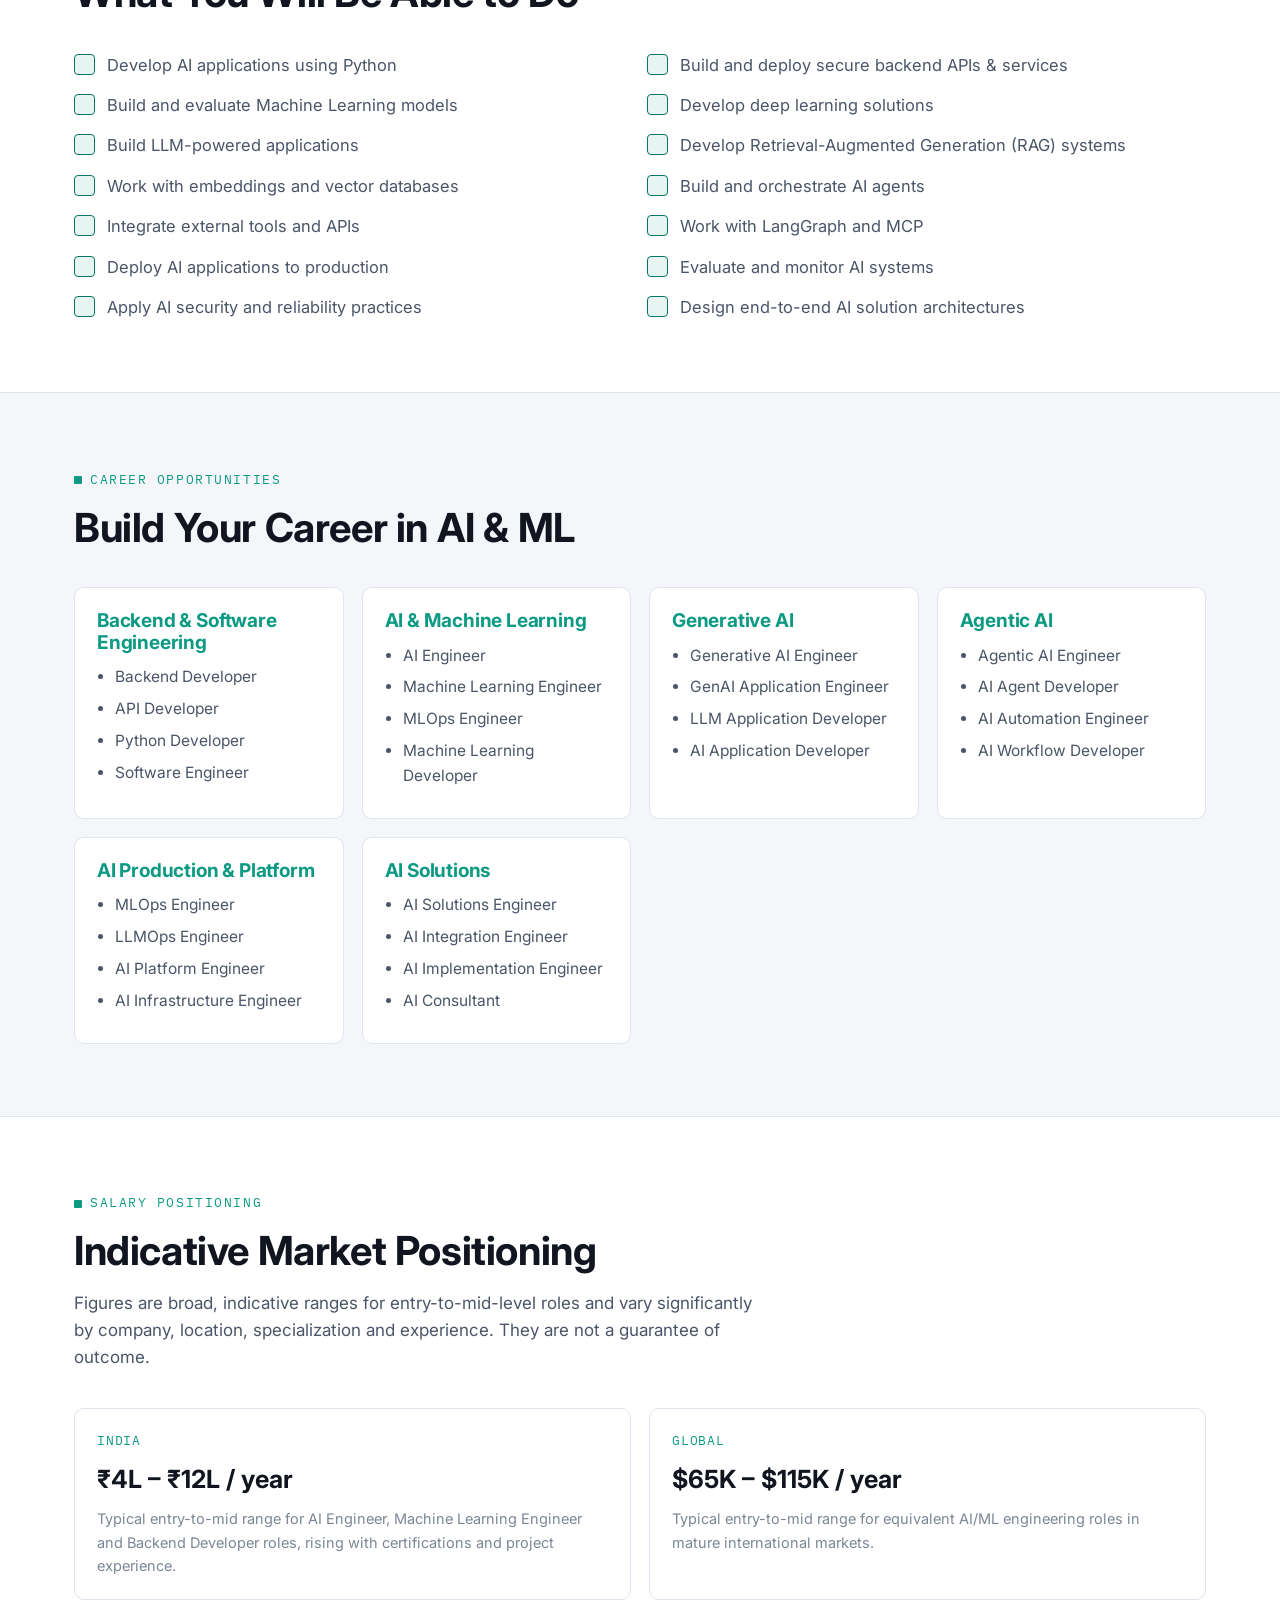
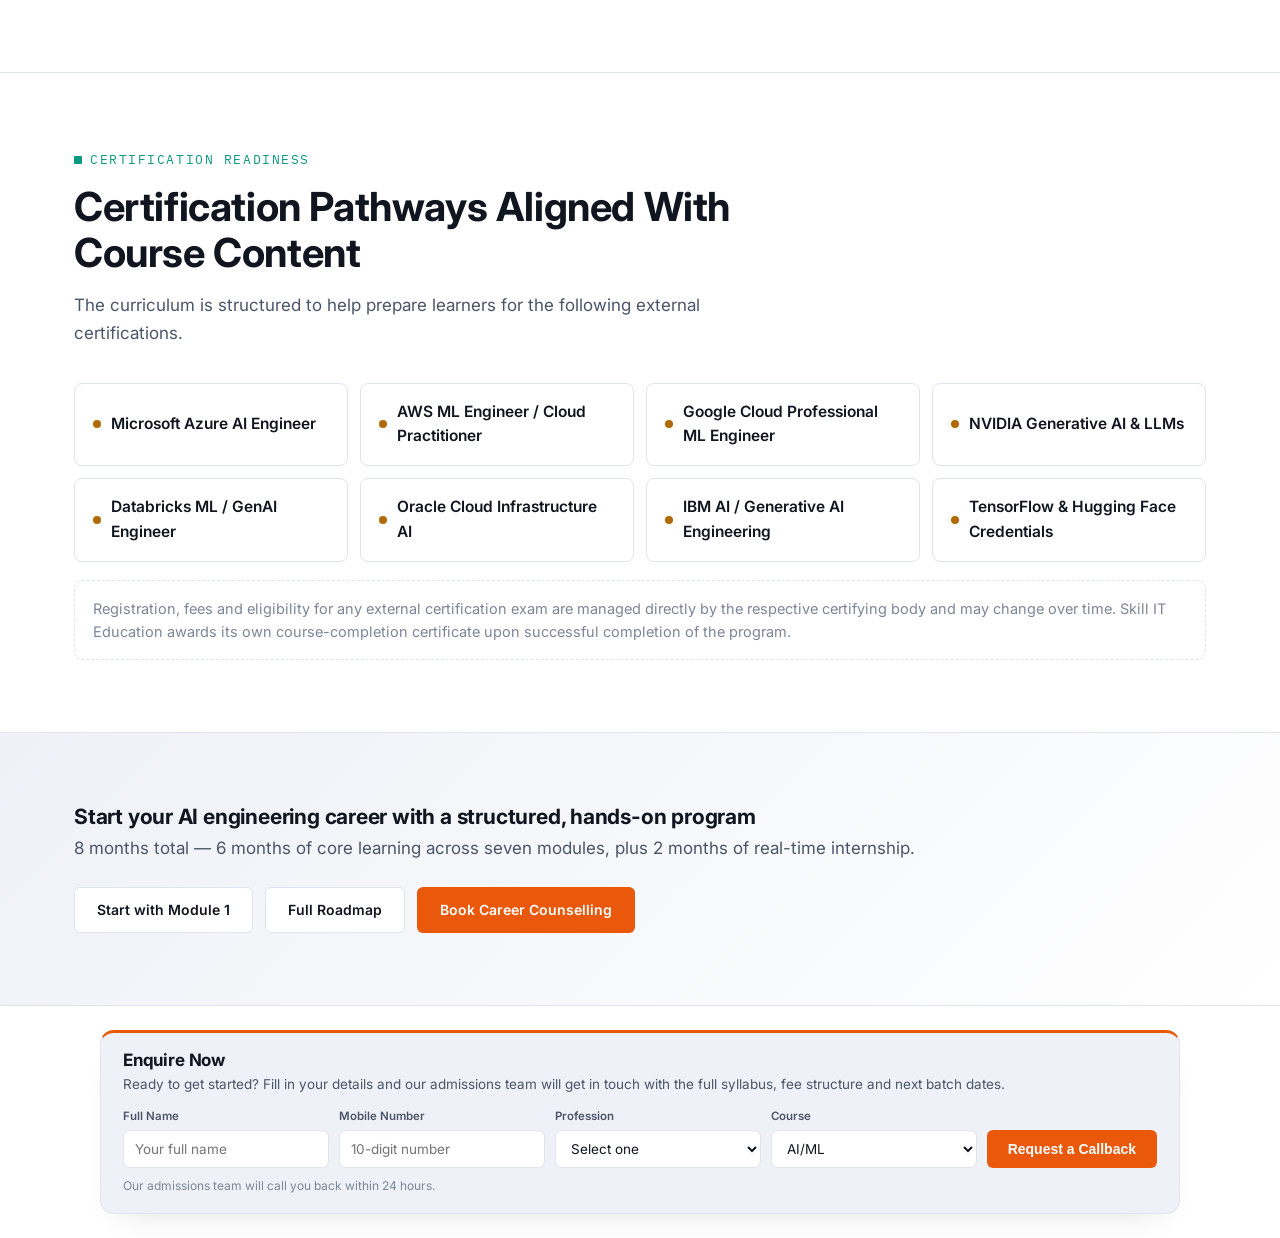
==== commit c0174921: "Fill hero image gap with an inspirational AI quote Andrew Ng — "AI is the new electricity." (same fi" ====
--- a/index.html
+++ b/index.html
@@ -65,6 +65,11 @@
             <div class="floating-badge floating-badge-1"><span class="dot"></span>Industry-Aligned</div>
             <div class="floating-badge floating-badge-2"><span class="dot"></span>By an IITian &amp; AI Architect</div>
           </div>
+          <div class="hero-quote">
+            <div class="hero-quote-mark">&ldquo;</div>
+            <blockquote>AI is the new electricity.</blockquote>
+            <cite>— Andrew Ng, Co-founder of Coursera &amp; deeplearning.ai</cite>
+          </div>
         </div>
       </div>
     </div>
--- a/assets/css/style.css
+++ b/assets/css/style.css
@@ -134,6 +134,18 @@
 .floating-badge-1 .dot{background:var(--accent);}
 .floating-badge-2{bottom:-14px;right:-18px;color:var(--accent-2);}
 .floating-badge-2 .dot{background:var(--accent-2);}
+
+.hero-quote{
+  position:relative;margin-top:28px;padding:20px 22px 18px;
+  background:linear-gradient(135deg, rgba(12,154,131,.06), rgba(37,99,235,.06));
+  border:1px solid var(--border);border-left:3px solid var(--accent);border-radius:var(--radius);
+}
+.hero-quote-mark{
+  position:absolute;top:-6px;left:16px;font-family:Georgia,serif;font-size:52px;line-height:1;
+  color:var(--accent);opacity:.35;
+}
+.hero-quote blockquote{margin:0 0 8px;font-size:16px;font-style:italic;font-weight:600;color:var(--text);line-height:1.4;}
+.hero-quote cite{font-size:12.5px;font-style:normal;font-weight:600;color:var(--text-faint);}
 
 .hero-stats-row{display:grid;grid-template-columns:repeat(4,1fr);gap:10px;margin-top:22px;}
 .meta-card{
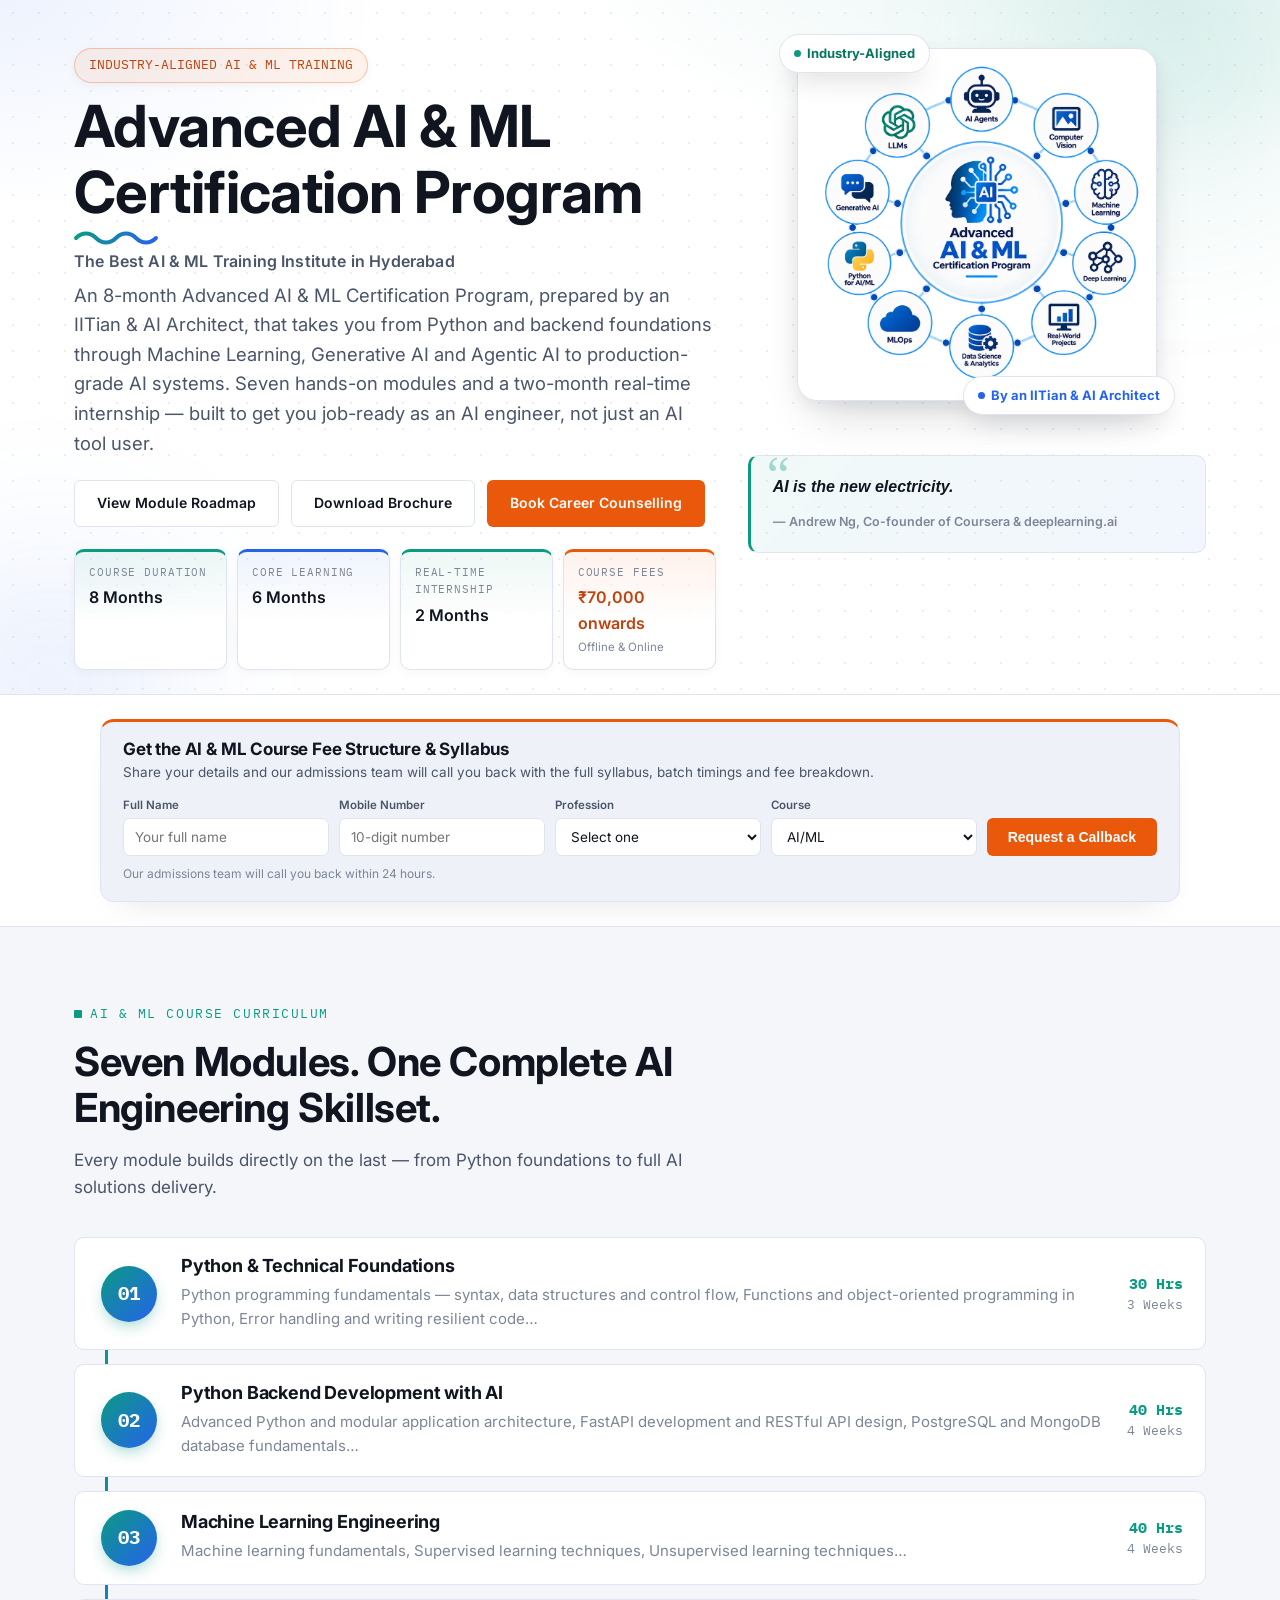
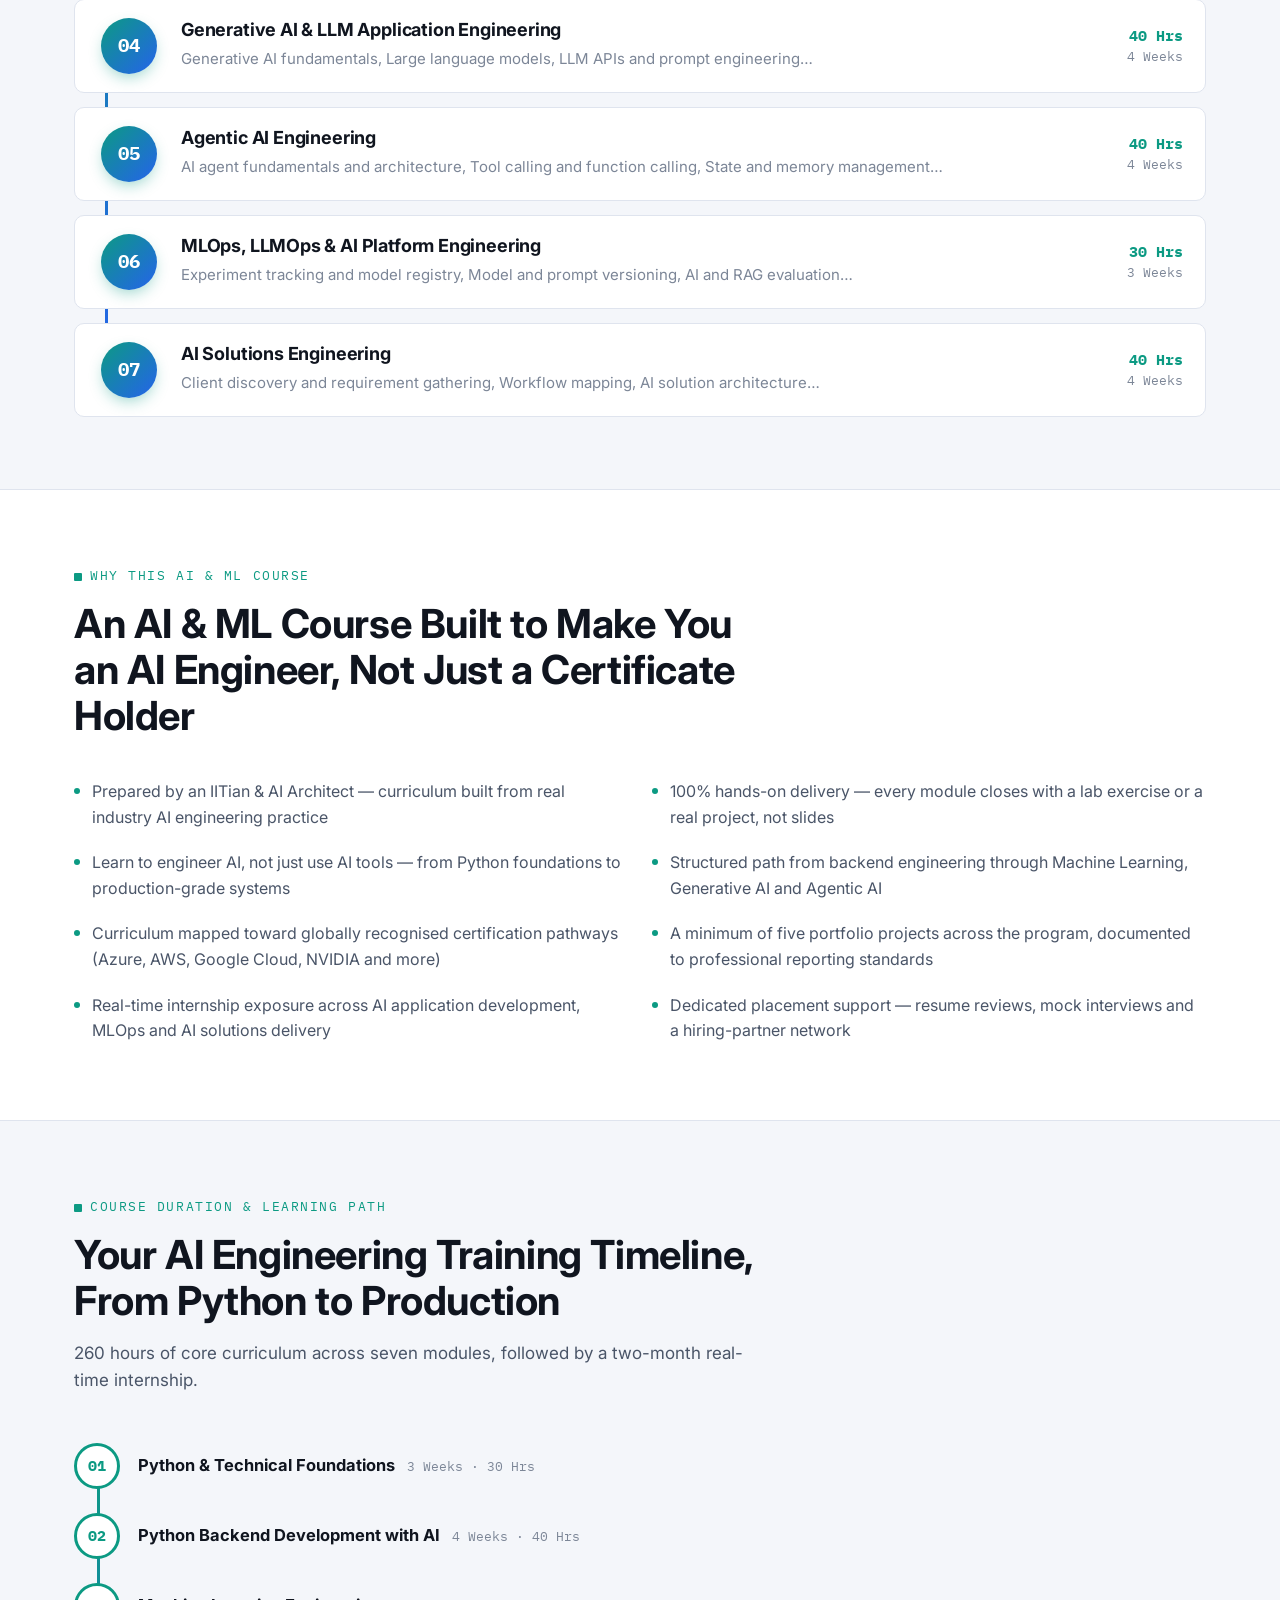
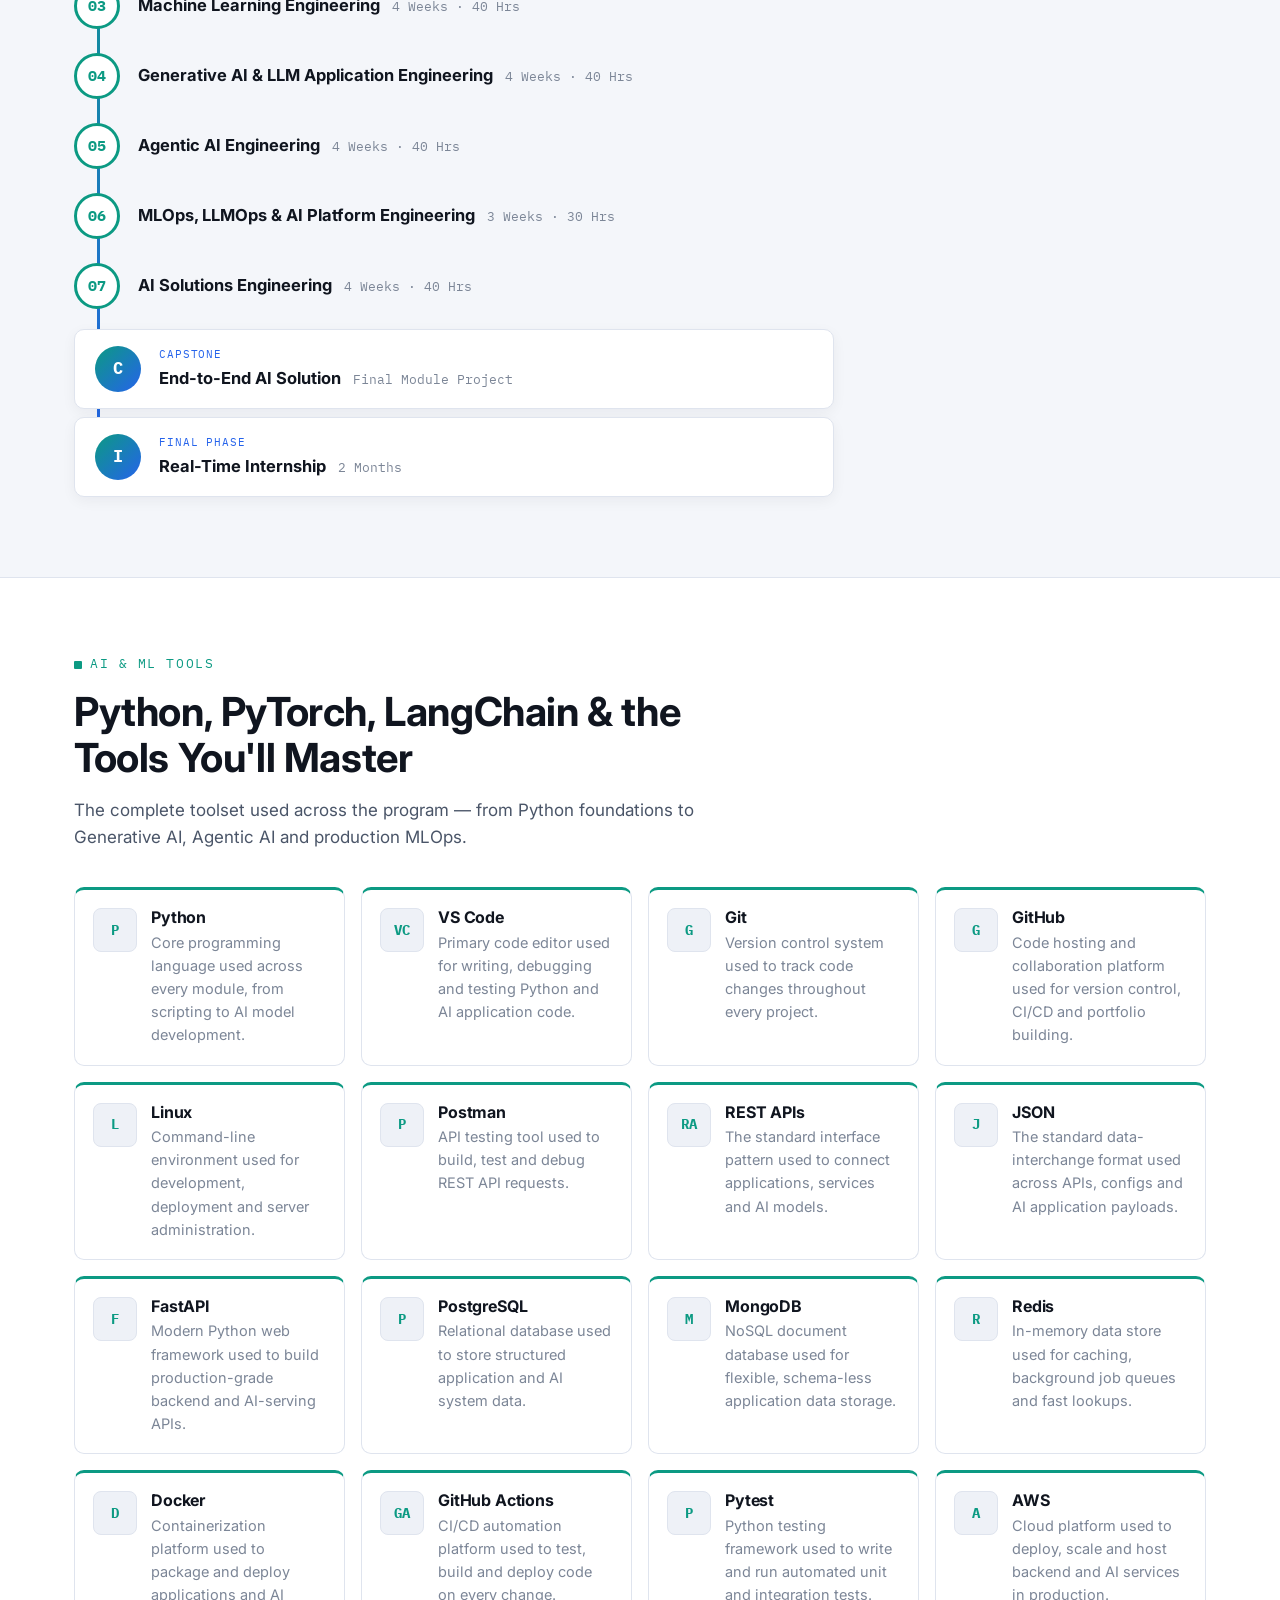
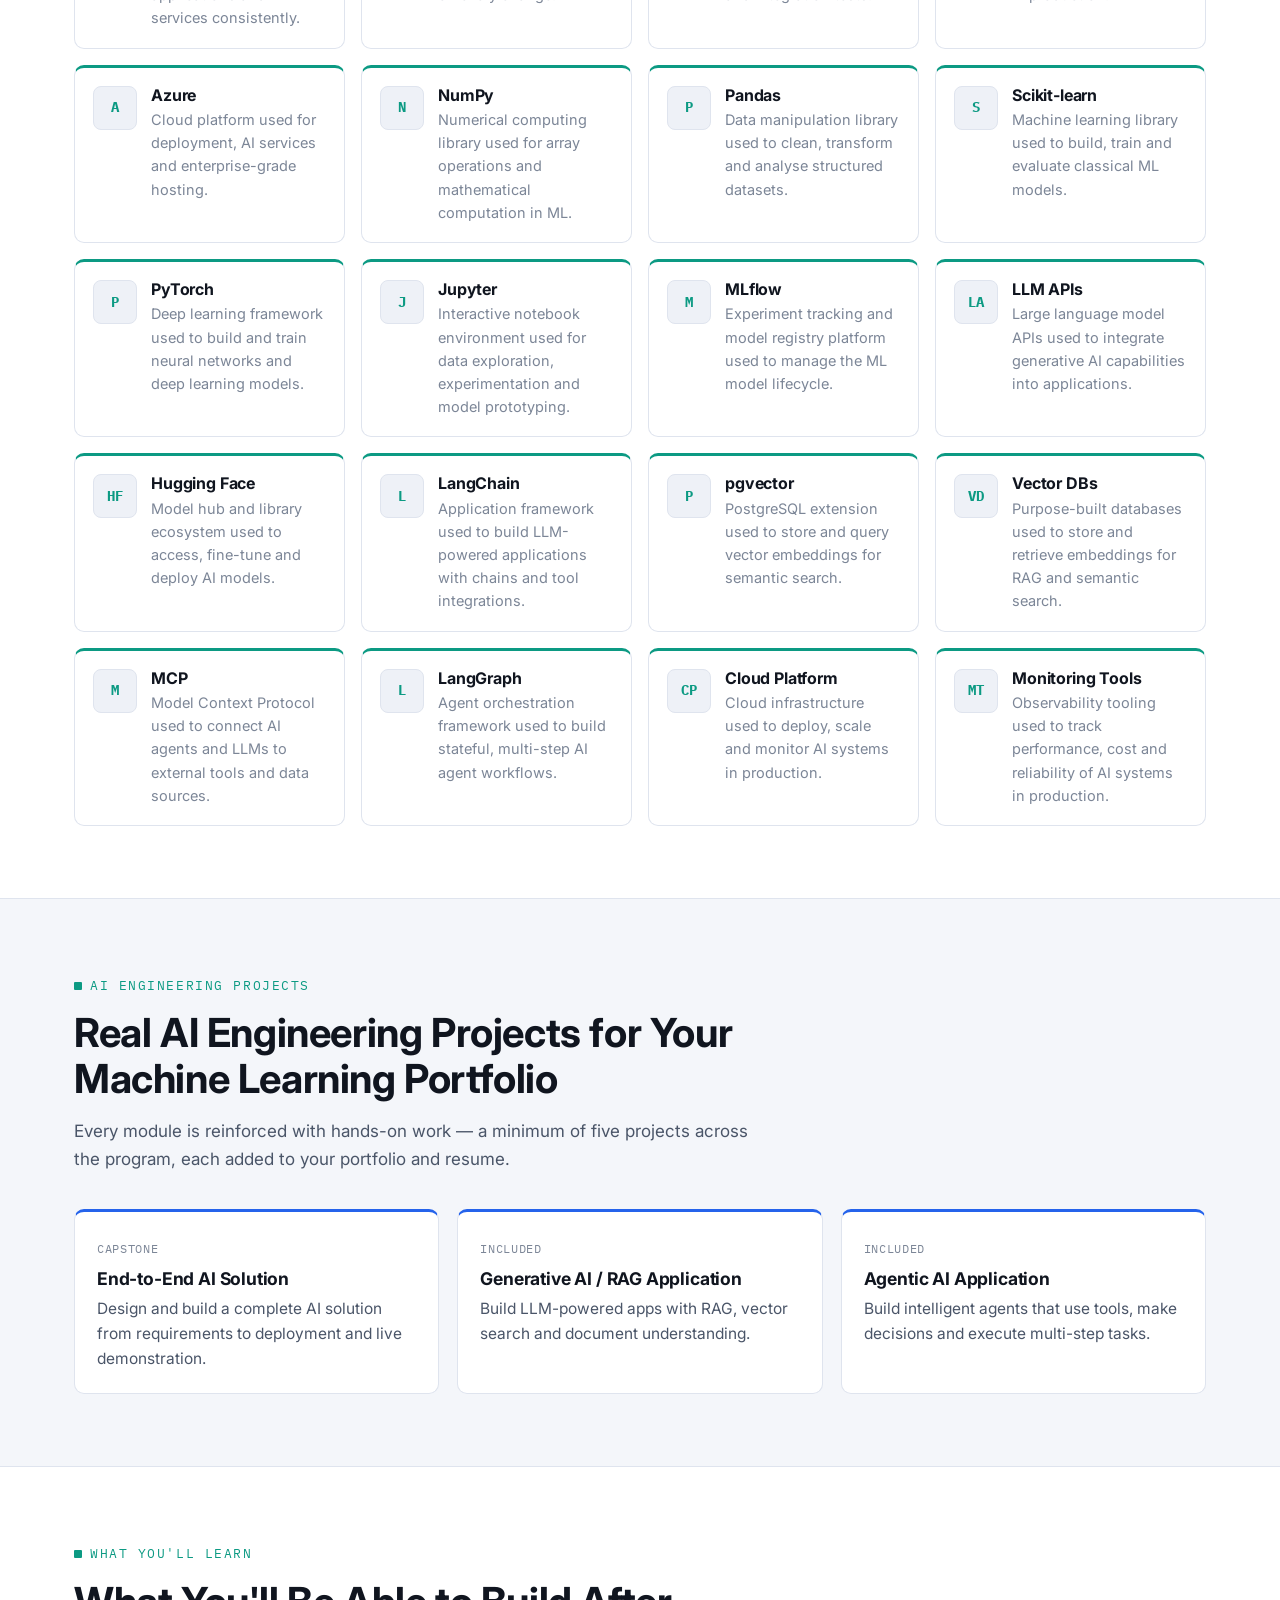
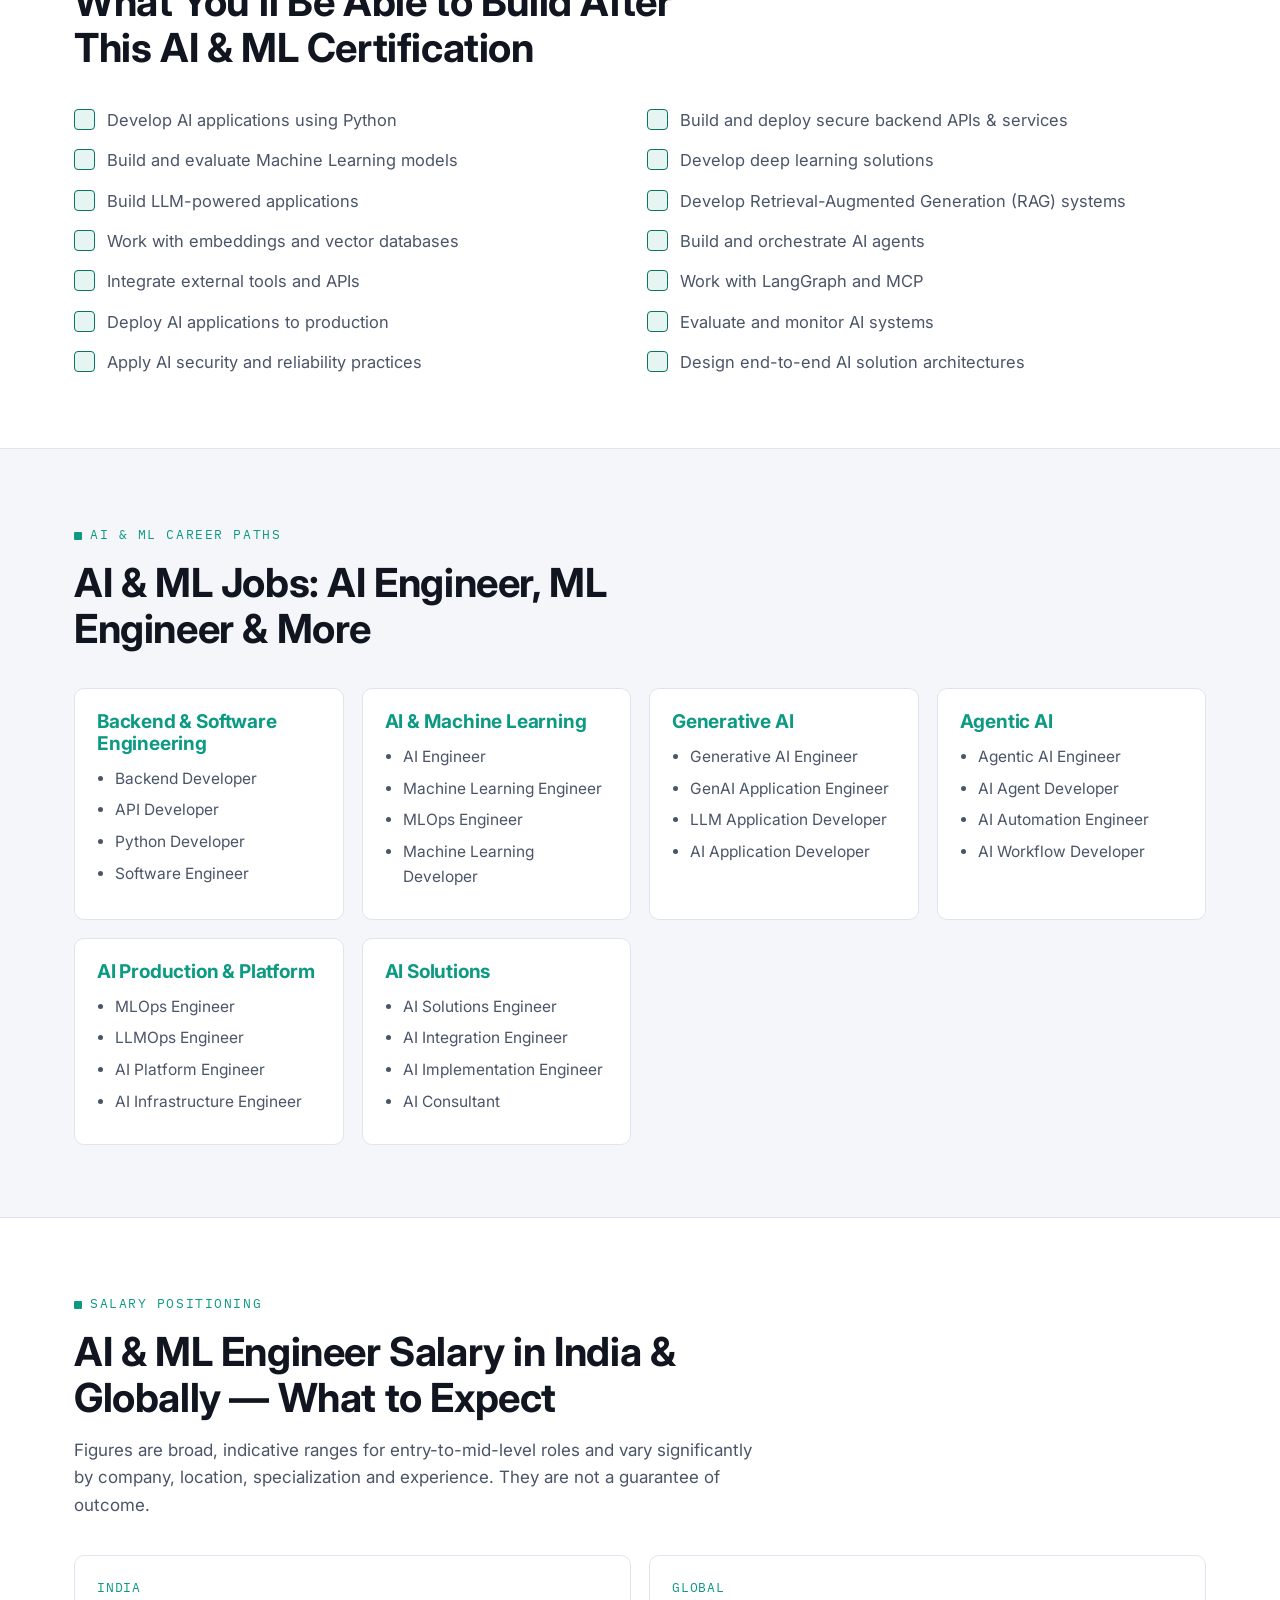
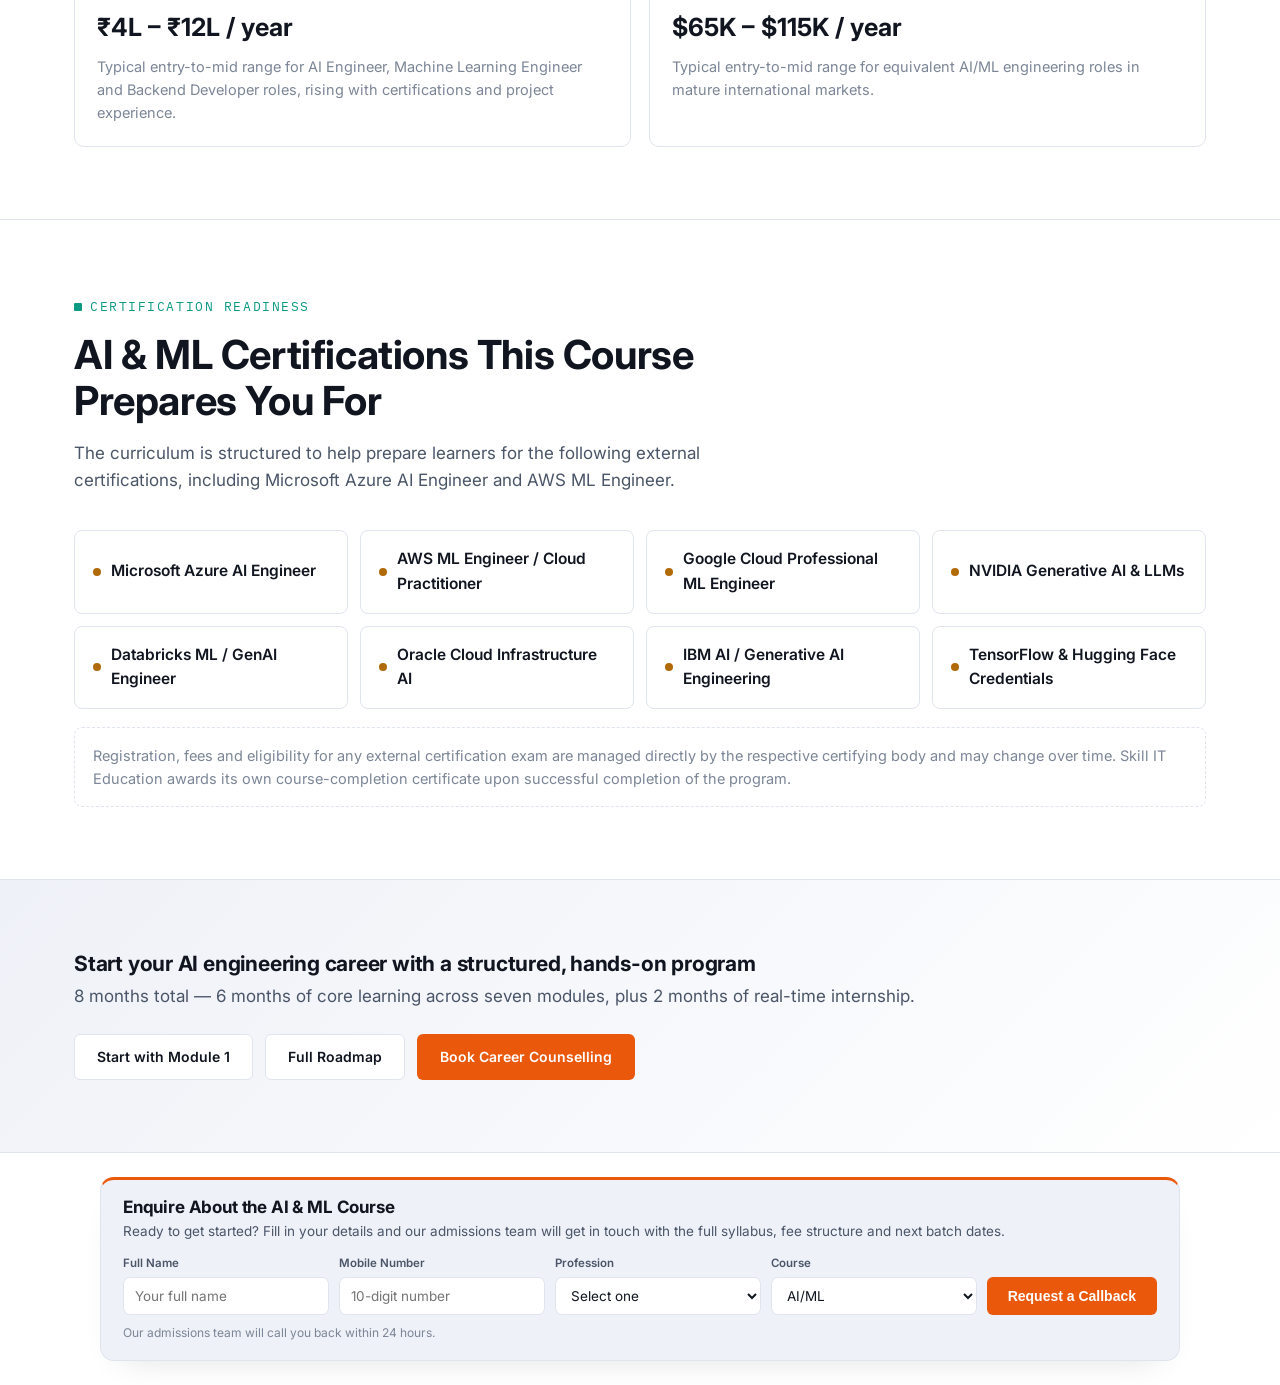
==== commit 3292f9b8: "Remove trust-stats bar; make section headlines unique and SEO-targeted Same pass as the Cybersecurit" ====
--- a/index.html
+++ b/index.html
@@ -79,7 +79,7 @@
     <div class="wrap">
       <div class="lead-form-card">
       <div class="lead-form-head">
-        <h3>Get Course Details &amp; Fee Structure</h3>
+        <h3>Get the AI &amp; ML Course Fee Structure &amp; Syllabus</h3>
         <p>Share your details and our admissions team will call you back with the full syllabus, batch timings and fee breakdown.</p>
       </div>
       <form class="lead-form" data-lead-form novalidate>
@@ -119,16 +119,10 @@
     </div>
   </section>
 
-  <section class="stat-section">
-    <div class="wrap">
-      <div class="stat-bar"><div class="stat"><div class="num">15+</div><div class="lbl">Years of Training Excellence</div></div><div class="stat"><div class="num">650+</div><div class="lbl">Learners Trained</div></div><div class="stat"><div class="num">345+</div><div class="lbl">Hiring Partners</div></div><div class="stat"><div class="num">260 Hrs</div><div class="lbl">Hands-On Curriculum</div></div></div>
-    </div>
-  </section>
-
   <section id="roadmap" style="background:var(--bg-alt);border-top:1px solid var(--border);border-bottom:1px solid var(--border);">
     <div class="wrap">
       <div class="section-head">
-        <span class="eyebrow">Program Roadmap</span>
+        <span class="eyebrow">AI &amp; ML Course Curriculum</span>
         <h2>Seven Modules. One Complete AI Engineering Skillset.</h2>
         <p>Every module builds directly on the last — from Python foundations to full AI solutions delivery.</p>
       </div>
@@ -188,8 +182,8 @@
   <section id="why">
     <div class="wrap">
       <div class="section-head">
-        <span class="eyebrow">Why This Program</span>
-        <h2>Built for Job Readiness, Not Just Certification</h2>
+        <span class="eyebrow">Why This AI &amp; ML Course</span>
+        <h2>An AI &amp; ML Course Built to Make You an AI Engineer, Not Just a Certificate Holder</h2>
       </div>
       <div class="why-grid"><div class="why-item"><span class="dot"></span><p>Prepared by an IITian &amp; AI Architect — curriculum built from real industry AI engineering practice</p></div><div class="why-item"><span class="dot"></span><p>100% hands-on delivery — every module closes with a lab exercise or a real project, not slides</p></div><div class="why-item"><span class="dot"></span><p>Learn to engineer AI, not just use AI tools — from Python foundations to production-grade systems</p></div><div class="why-item"><span class="dot"></span><p>Structured path from backend engineering through Machine Learning, Generative AI and Agentic AI</p></div><div class="why-item"><span class="dot"></span><p>Curriculum mapped toward globally recognised certification pathways (Azure, AWS, Google Cloud, NVIDIA and more)</p></div><div class="why-item"><span class="dot"></span><p>A minimum of five portfolio projects across the program, documented to professional reporting standards</p></div><div class="why-item"><span class="dot"></span><p>Real-time internship exposure across AI application development, MLOps and AI solutions delivery</p></div><div class="why-item"><span class="dot"></span><p>Dedicated placement support — resume reviews, mock interviews and a hiring-partner network</p></div></div>
     </div>
@@ -198,8 +192,8 @@
   <section id="timeline" style="background:var(--bg-alt);border-top:1px solid var(--border);border-bottom:1px solid var(--border);">
     <div class="wrap">
       <div class="section-head">
-        <span class="eyebrow">Learning Path</span>
-        <h2>Program Timeline</h2>
+        <span class="eyebrow">Course Duration &amp; Learning Path</span>
+        <h2>Your AI Engineering Training Timeline, From Python to Production</h2>
         <p>260 hours of core curriculum across seven modules, followed by a two-month real-time internship.</p>
       </div>
       <div class="journey"><div class="journey-item">
@@ -266,8 +260,8 @@
   <section id="tools">
     <div class="wrap">
       <div class="section-head">
-        <span class="eyebrow">Technology Stack</span>
-        <h2>Industry Tools You Will Work With</h2>
+        <span class="eyebrow">AI &amp; ML Tools</span>
+        <h2>Python, PyTorch, LangChain &amp; the Tools You'll Master</h2>
         <p>The complete toolset used across the program — from Python foundations to Generative AI, Agentic AI and production MLOps.</p>
       </div>
       <div class="tool-grid">
@@ -406,8 +400,8 @@
   <section id="projects" style="background:var(--bg-alt);border-top:1px solid var(--border);border-bottom:1px solid var(--border);">
     <div class="wrap">
       <div class="section-head">
-        <span class="eyebrow">Project-Based Learning</span>
-        <h2>Build What You Learn</h2>
+        <span class="eyebrow">AI Engineering Projects</span>
+        <h2>Real AI Engineering Projects for Your Machine Learning Portfolio</h2>
         <p>Every module is reinforced with hands-on work — a minimum of five projects across the program, each added to your portfolio and resume.</p>
       </div>
       <div class="project-grid">
@@ -421,8 +415,8 @@
   <section id="outcomes">
     <div class="wrap">
       <div class="section-head">
-        <span class="eyebrow">Learning Outcomes</span>
-        <h2>What You Will Be Able to Do</h2>
+        <span class="eyebrow">What You'll Learn</span>
+        <h2>What You'll Be Able to Build After This AI &amp; ML Certification</h2>
       </div>
       <ul class="check-list grid-2">
         <li>Develop AI applications using Python</li>
@@ -446,8 +440,8 @@
   <section id="careers" style="background:var(--bg-alt);border-top:1px solid var(--border);border-bottom:1px solid var(--border);">
     <div class="wrap">
       <div class="section-head">
-        <span class="eyebrow">Career Opportunities</span>
-        <h2>Build Your Career in AI &amp; ML</h2>
+        <span class="eyebrow">AI &amp; ML Career Paths</span>
+        <h2>AI &amp; ML Jobs: AI Engineer, ML Engineer &amp; More</h2>
       </div>
       <div class="track-grid"><div class="track-card"><h4>Backend &amp; Software Engineering</h4><ul><li>Backend Developer</li><li>API Developer</li><li>Python Developer</li><li>Software Engineer</li></ul></div><div class="track-card"><h4>AI &amp; Machine Learning</h4><ul><li>AI Engineer</li><li>Machine Learning Engineer</li><li>MLOps Engineer</li><li>Machine Learning Developer</li></ul></div><div class="track-card"><h4>Generative AI</h4><ul><li>Generative AI Engineer</li><li>GenAI Application Engineer</li><li>LLM Application Developer</li><li>AI Application Developer</li></ul></div><div class="track-card"><h4>Agentic AI</h4><ul><li>Agentic AI Engineer</li><li>AI Agent Developer</li><li>AI Automation Engineer</li><li>AI Workflow Developer</li></ul></div><div class="track-card"><h4>AI Production &amp; Platform</h4><ul><li>MLOps Engineer</li><li>LLMOps Engineer</li><li>AI Platform Engineer</li><li>AI Infrastructure Engineer</li></ul></div><div class="track-card"><h4>AI Solutions</h4><ul><li>AI Solutions Engineer</li><li>AI Integration Engineer</li><li>AI Implementation Engineer</li><li>AI Consultant</li></ul></div></div>
     </div>
@@ -457,7 +451,7 @@
     <div class="wrap">
       <div class="section-head">
         <span class="eyebrow">Salary Positioning</span>
-        <h2>Indicative Market Positioning</h2>
+        <h2>AI &amp; ML Engineer Salary in India &amp; Globally — What to Expect</h2>
         <p>Figures are broad, indicative ranges for entry-to-mid-level roles and vary significantly by company, location, specialization and experience. They are not a guarantee of outcome.</p>
       </div>
       <div class="salary-grid">
@@ -479,8 +473,8 @@
     <div class="wrap">
       <div class="section-head">
         <span class="eyebrow">Certification Readiness</span>
-        <h2>Certification Pathways Aligned With Course Content</h2>
-        <p>The curriculum is structured to help prepare learners for the following external certifications.</p>
+        <h2>AI &amp; ML Certifications This Course Prepares You For</h2>
+        <p>The curriculum is structured to help prepare learners for the following external certifications, including Microsoft Azure AI Engineer and AWS ML Engineer.</p>
       </div>
       <div class="cert-grid"><div class="cert-item">Microsoft Azure AI Engineer</div><div class="cert-item">AWS ML Engineer / Cloud Practitioner</div><div class="cert-item">Google Cloud Professional ML Engineer</div><div class="cert-item">NVIDIA Generative AI &amp; LLMs</div><div class="cert-item">Databricks ML / GenAI Engineer</div><div class="cert-item">Oracle Cloud Infrastructure AI</div><div class="cert-item">IBM AI / Generative AI Engineering</div><div class="cert-item">TensorFlow &amp; Hugging Face Credentials</div></div>
       <div class="cert-note">Registration, fees and eligibility for any external certification exam are managed directly by the respective certifying body and may change over time. Skill IT Education awards its own course-completion certificate upon successful completion of the program.</div>
@@ -505,7 +499,7 @@
     <div class="wrap">
       <div class="lead-form-card">
       <div class="lead-form-head">
-        <h3>Enquire Now</h3>
+        <h3>Enquire About the AI &amp; ML Course</h3>
         <p>Ready to get started? Fill in your details and our admissions team will get in touch with the full syllabus, fee structure and next batch dates.</p>
       </div>
       <form class="lead-form" data-lead-form novalidate>
